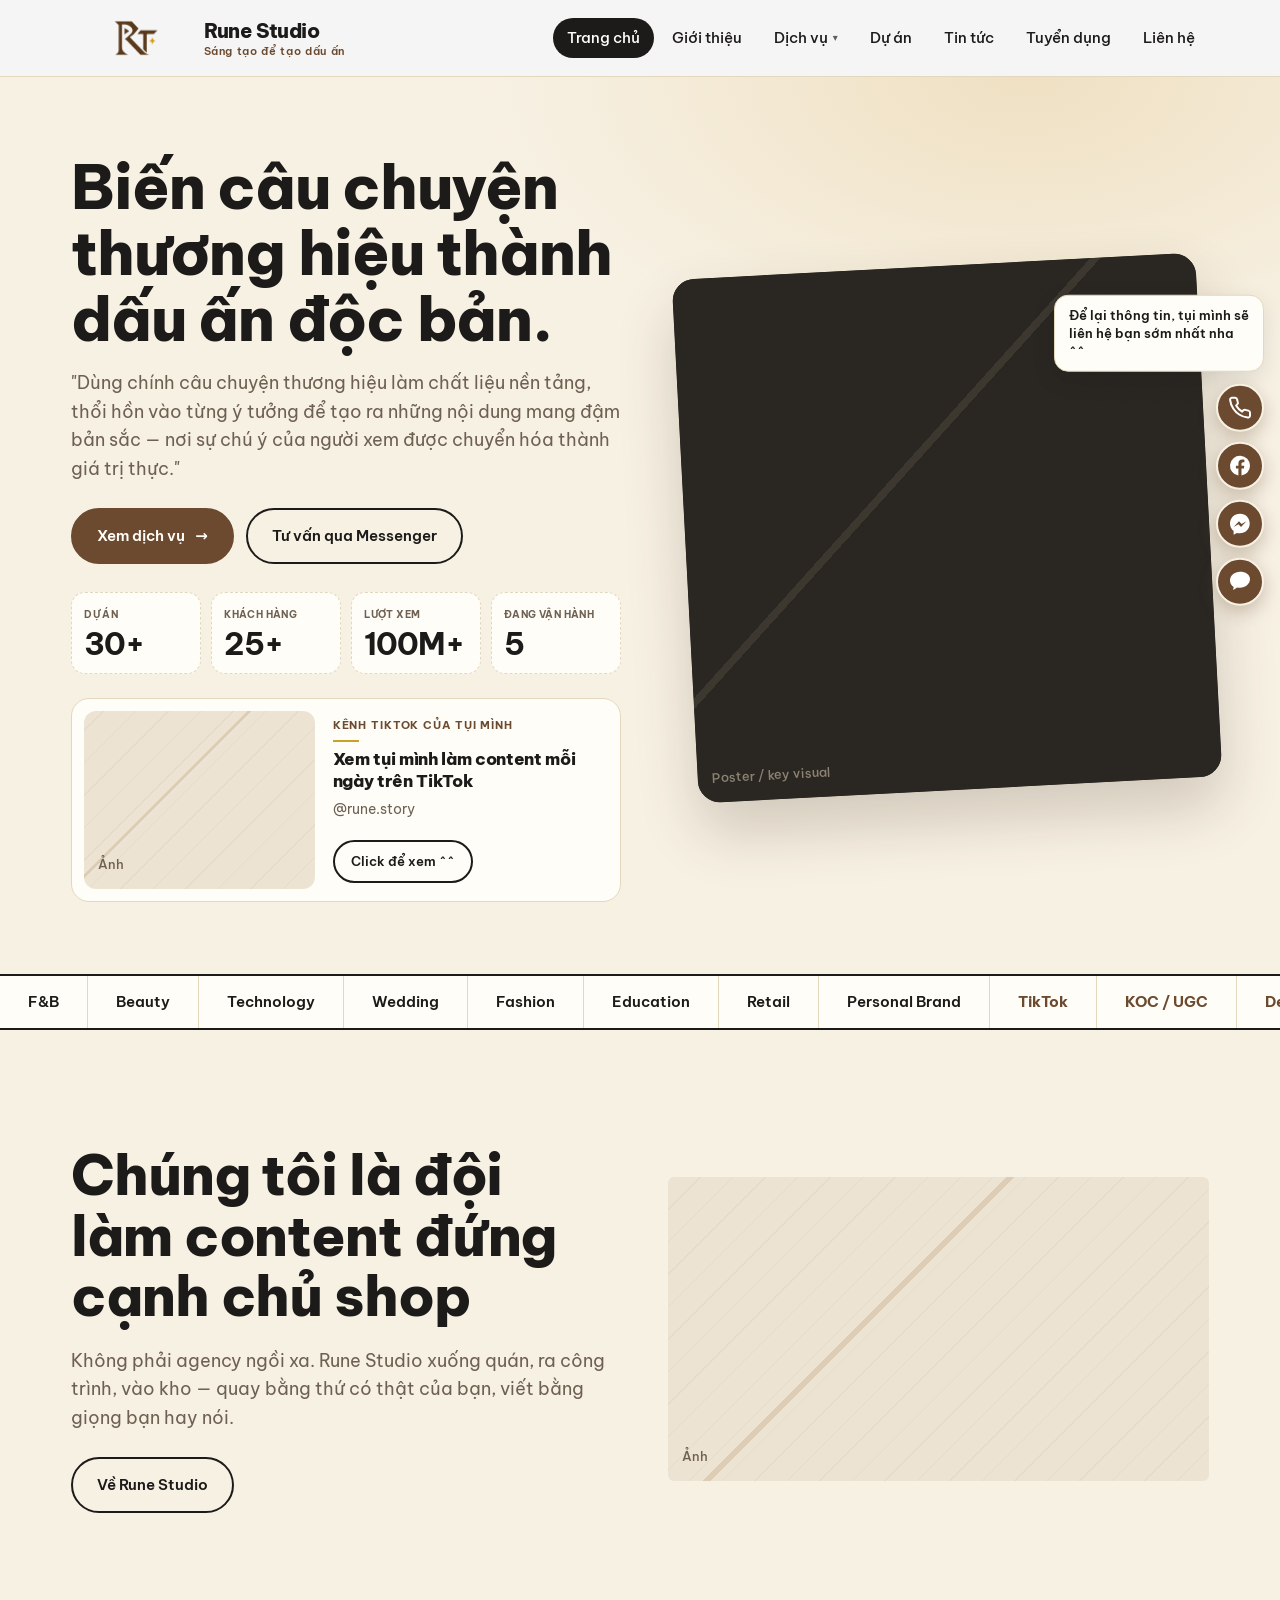
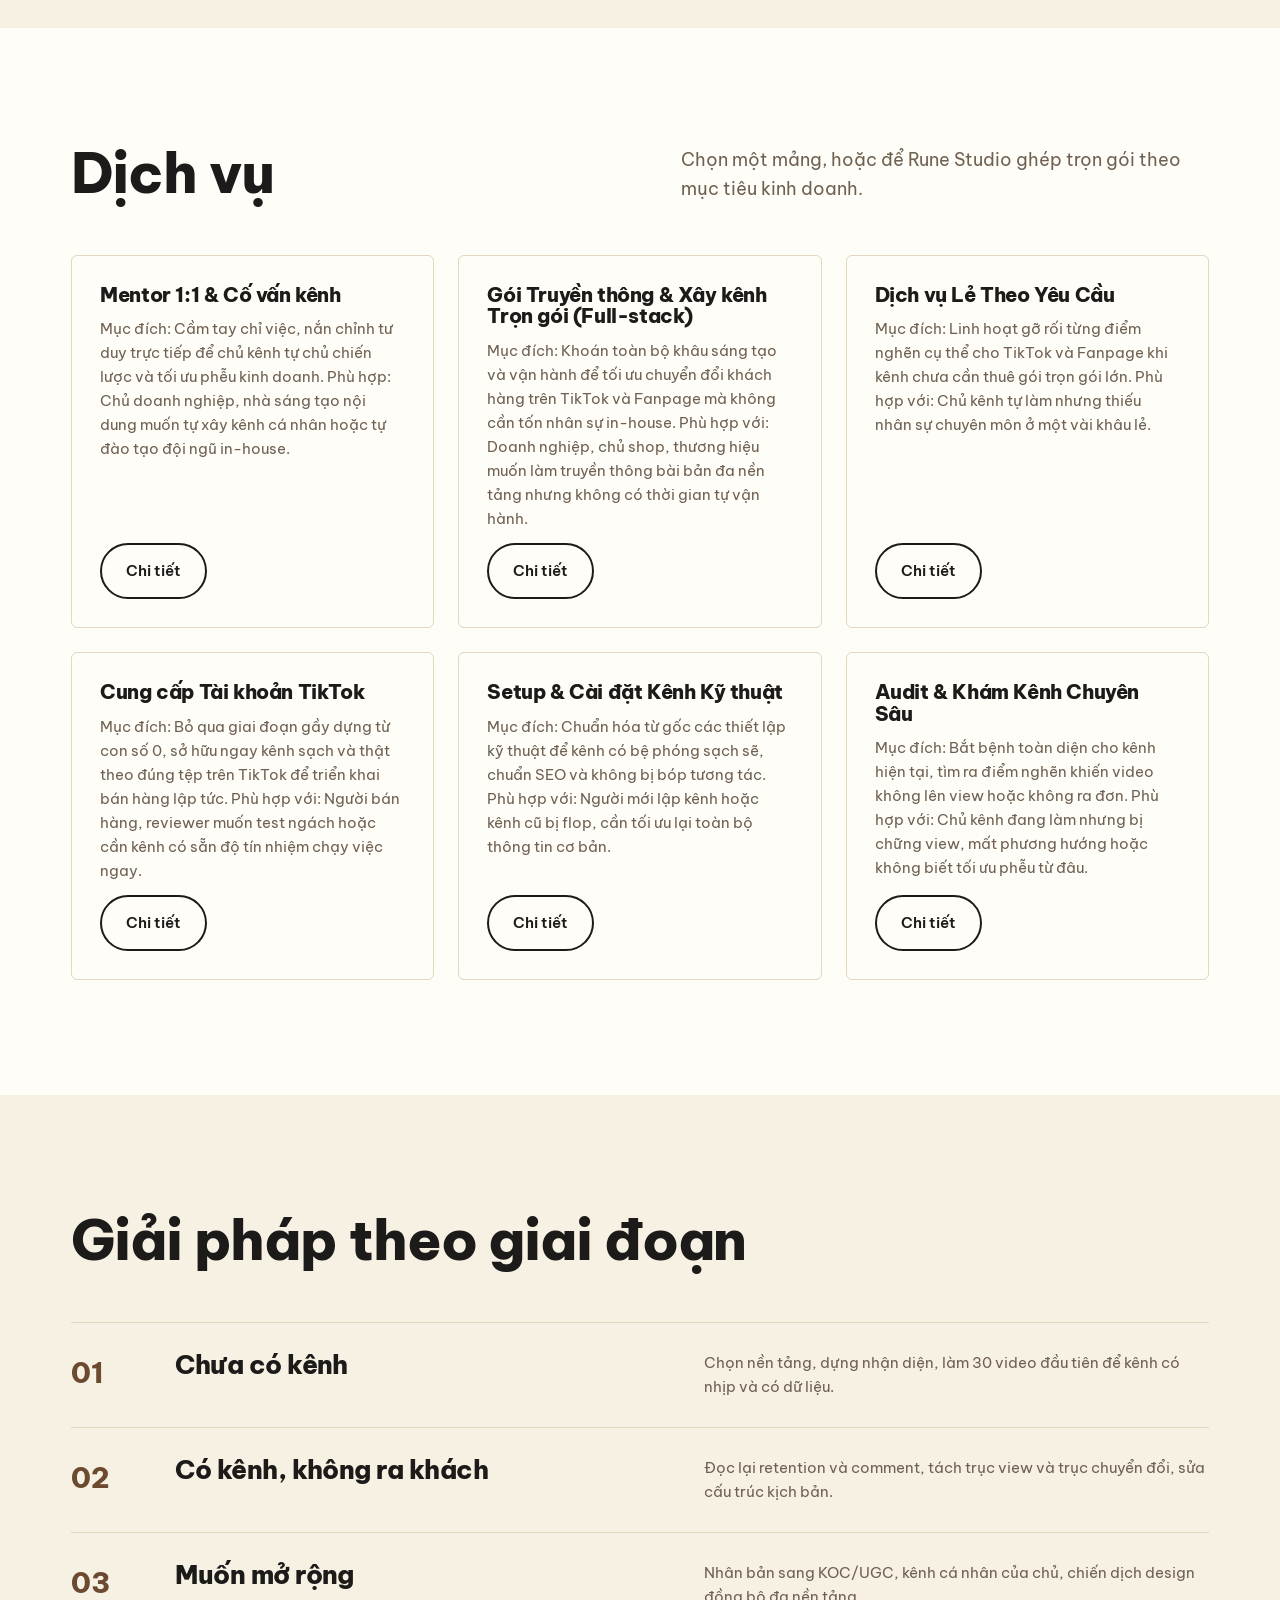
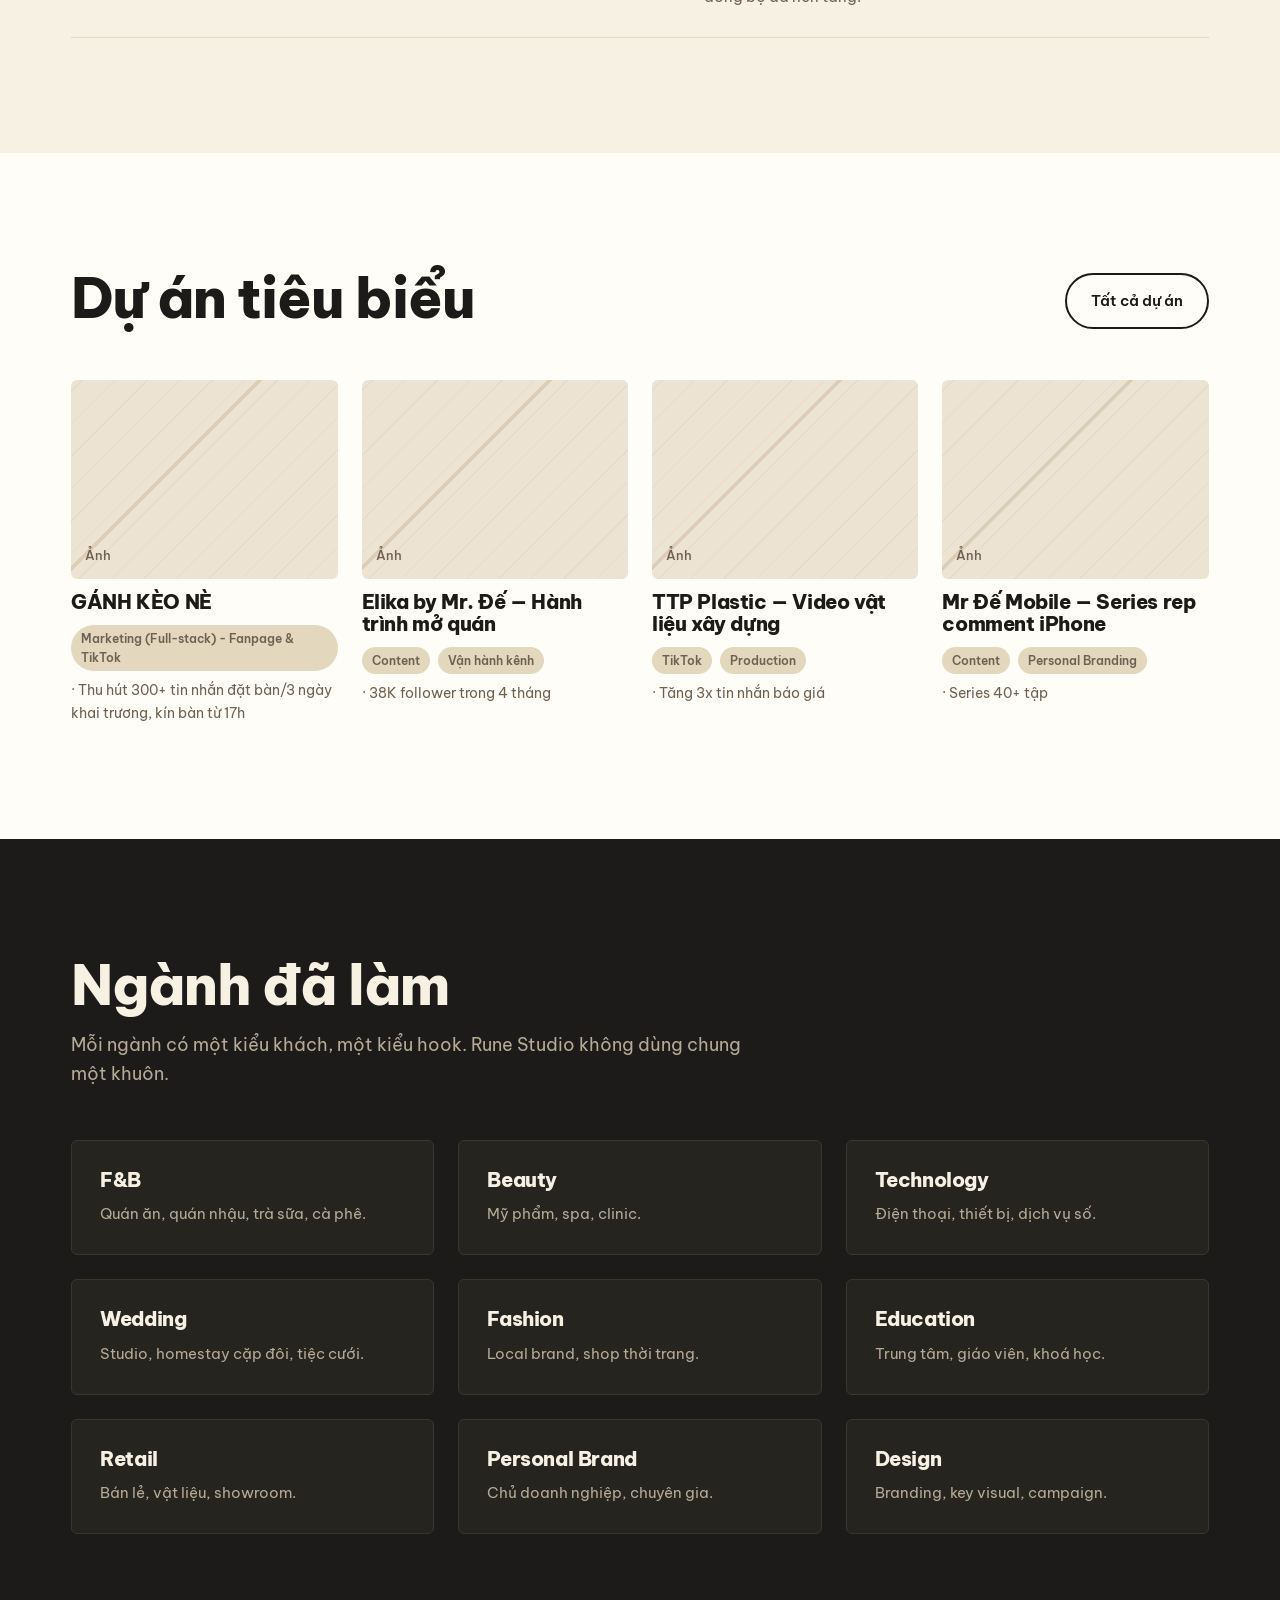
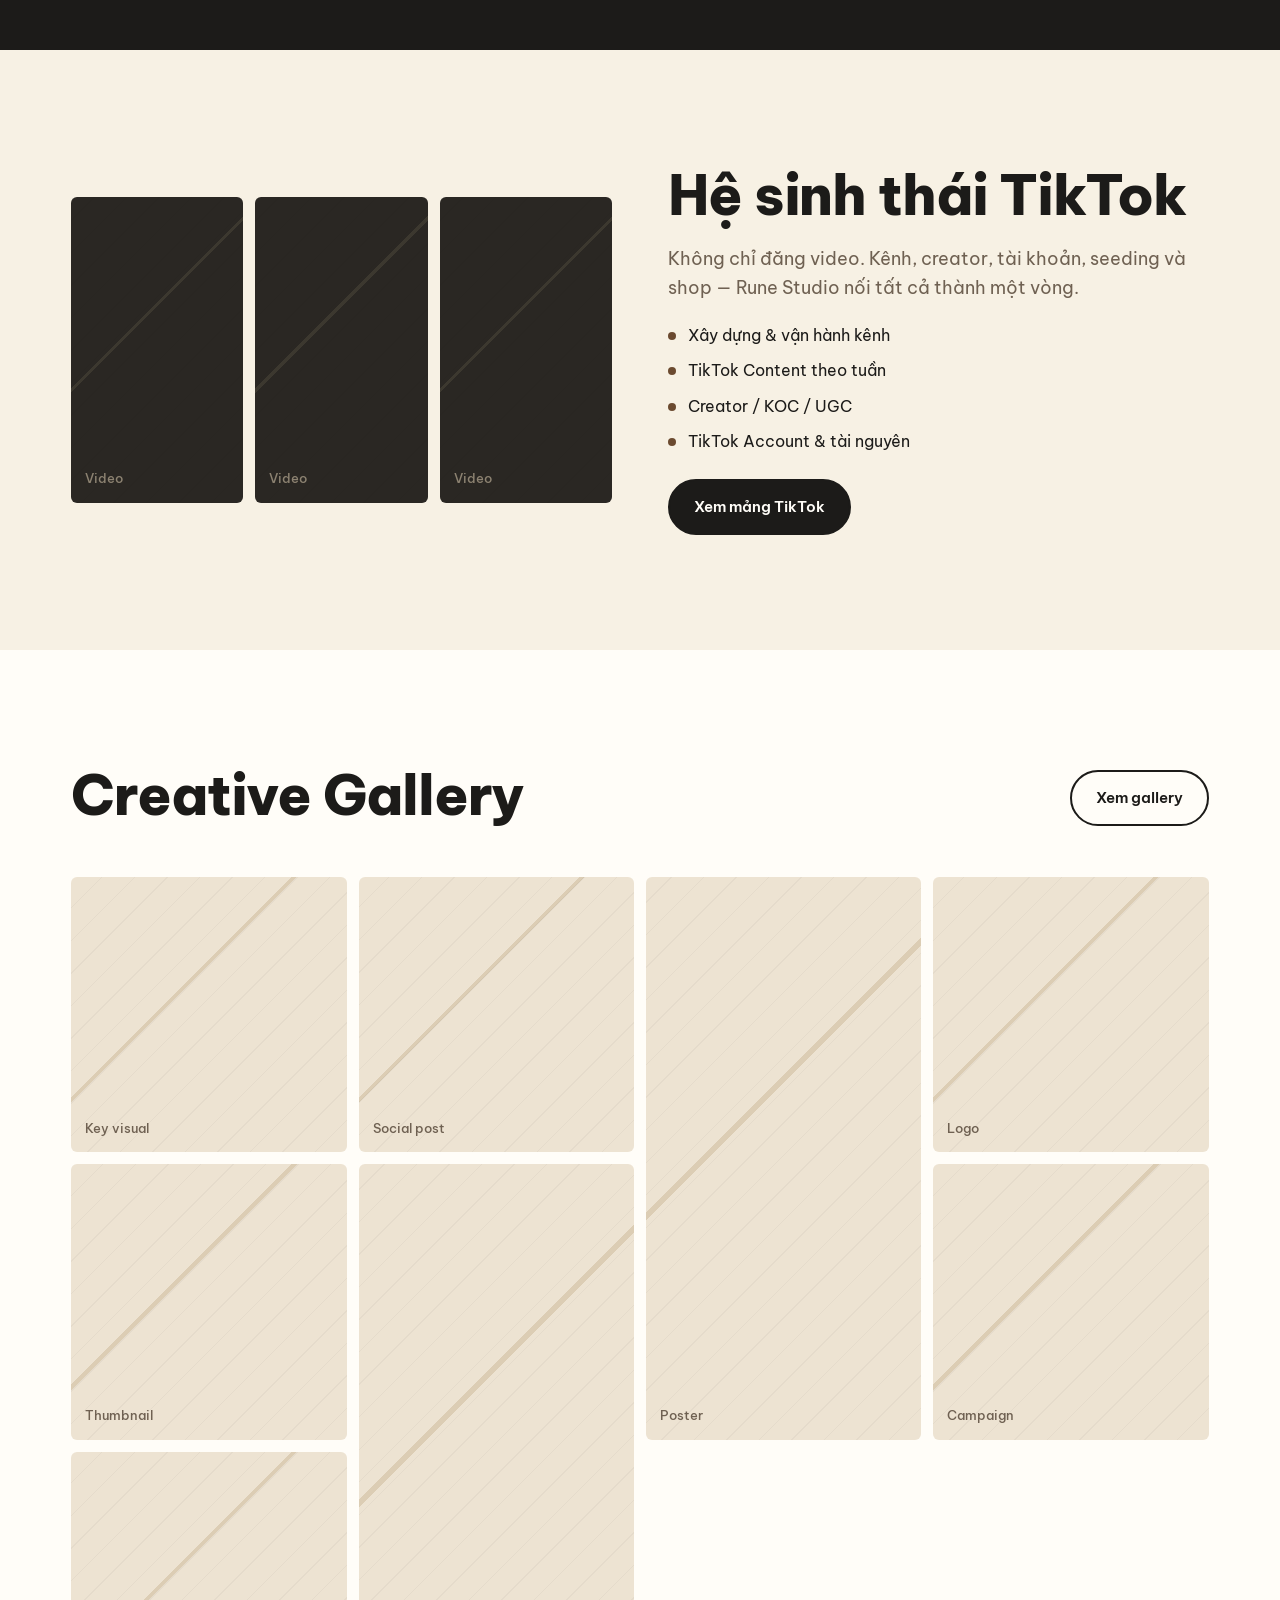
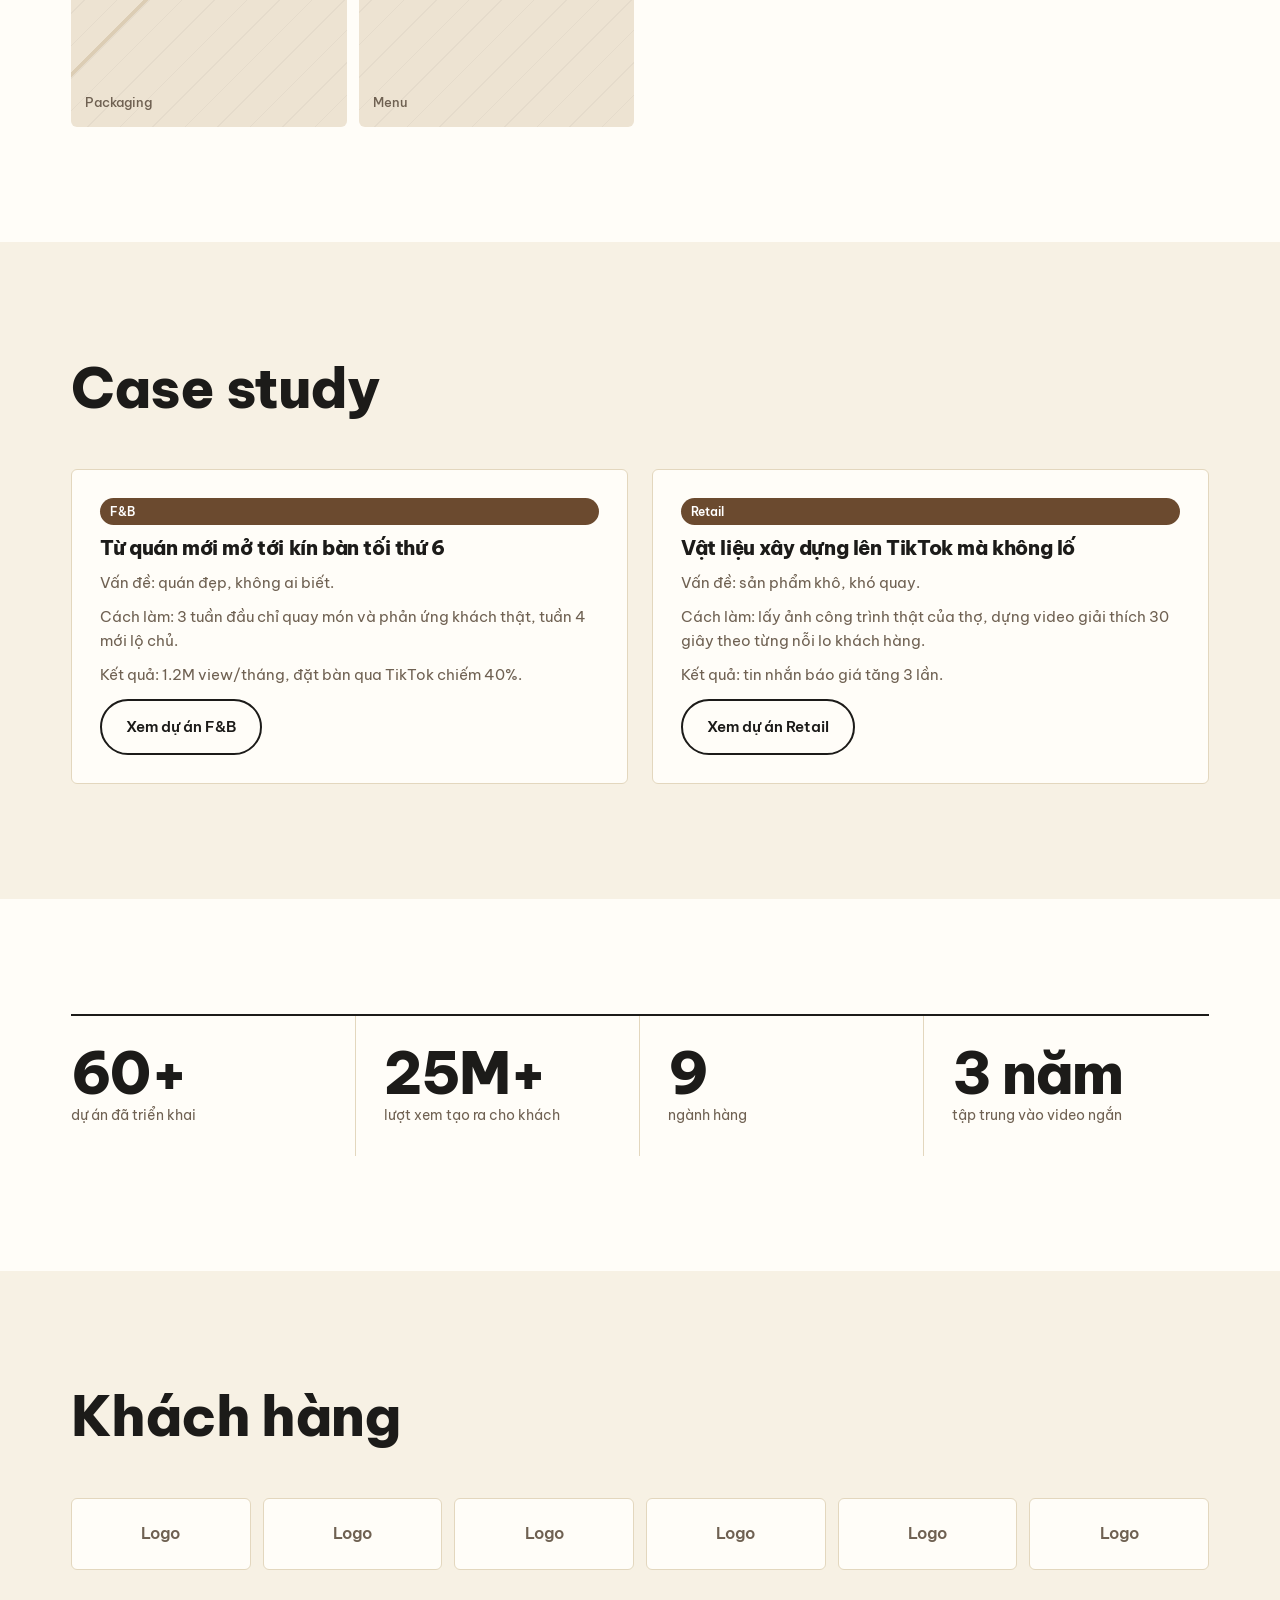
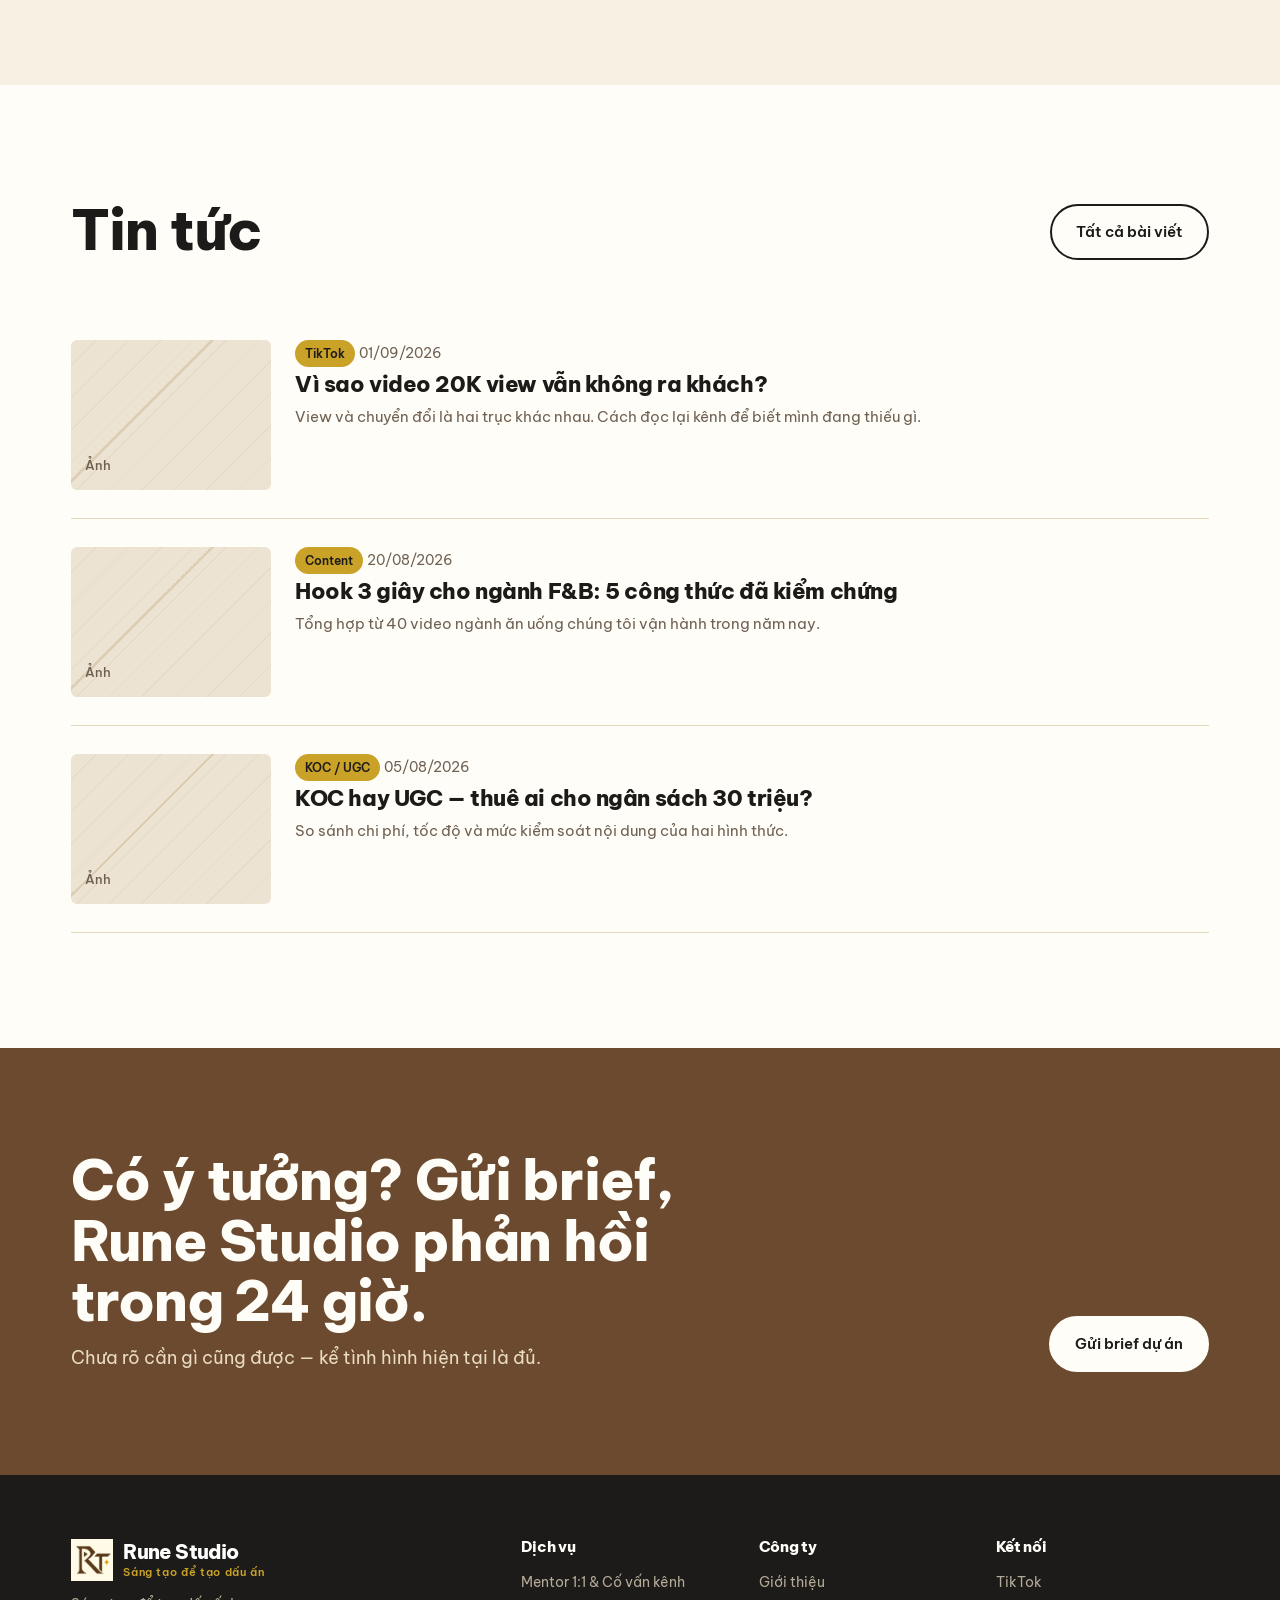
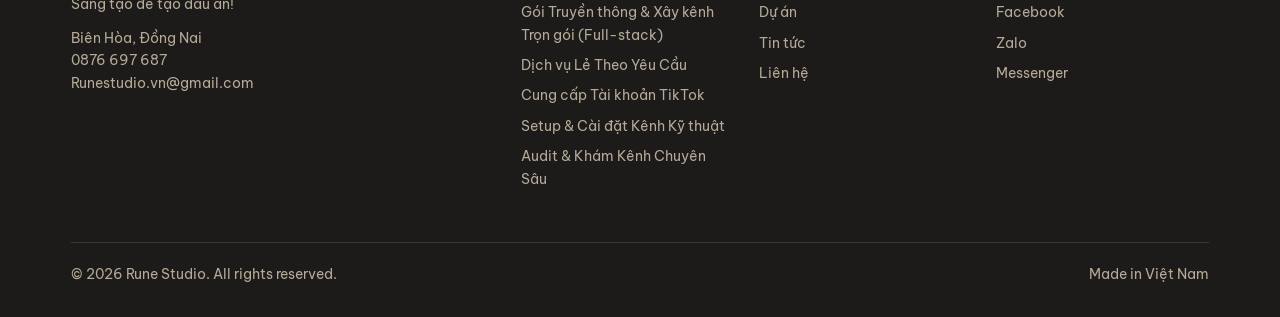
==== index.html @ 2961ae75 "Add files via upload" ====
<!DOCTYPE html>
<html lang="vi">
<head>
<meta charset="UTF-8">
<meta name="viewport" content="width=device-width, initial-scale=1">
<title>Rune Studio — Sáng tạo để tạo dấu ấn</title>
<meta name="description" content="Nơi những câu chuyện thương hiệu được kể theo cách riêng.">
<meta property="og:type" content="website">
<meta property="og:site_name" content="Rune Studio">
<meta property="og:title" content="Rune Studio — Sáng tạo để tạo dấu ấn">
<meta property="og:description" content="Nơi những câu chuyện thương hiệu được kể theo cách riêng.">
<meta property="og:image" content="https://runestudio.art/assets/uploads/share.jpg">
<meta name="twitter:card" content="summary_large_image">
<link rel="canonical" href="https://runestudio.art/">
<link rel="stylesheet" href="css/style.css">
</head>
<body>
<div id="header"></div>

<!-- ===== HERO (nội dung sửa trong /admin → Đầu trang chủ) ===== -->
<section class="hero2" id="hero"><div class="wrap hero2-grid">
  <div class="hero2-left">
    <h1 id="hero-title">Nội dung có người xem, kênh có người mua.</h1>
    <p class="lead" id="hero-sub">Content, TikTok &amp; creative cho thương hiệu Việt.</p>
    <div class="btn-row">
      <a class="btn btn--signal" id="hero-btn1" href="dich-vu.html">Xem dịch vụ <span>→</span></a>
      <a class="btn btn--ghost" id="hero-btn2" data-contact="messenger" href="#" target="_blank" rel="noopener">Tư vấn qua Messenger</a>
    </div>
    <div class="stats" id="hero-stats"></div>
    <a class="highlight" id="hero-highlight" href="du-an.html">
      <div class="ph ph--wide" id="hl-img">Ảnh</div>
      <div class="highlight-body">
        <span class="highlight-label" id="hl-label">Dự án mới nhất</span>
        <h3 id="hl-title">—</h3>
        <p class="small" id="hl-meta1"></p>
        <p class="small" id="hl-meta2"></p>
        <span class="btn btn--ghost btn--sm" id="hl-btn">Xem dự án</span>
      </div>
    </a>
  </div>
  <div class="hero2-right">
    <div class="poster" id="hero-poster"><div class="ph ph--square ph--dark">Poster / key visual</div></div>
  </div>
</div>
<div class="ticker"><div class="ticker-track">
  <span>F&amp;B</span><span>Beauty</span><span>Technology</span><span>Wedding</span><span>Fashion</span><span>Education</span><span>Retail</span><span>Personal Brand</span><span><b>TikTok</b></span><span><b>KOC / UGC</b></span><span><b>Design</b></span><span>Content &amp; Social</span>
  <span>F&amp;B</span><span>Beauty</span><span>Technology</span><span>Wedding</span><span>Fashion</span><span>Education</span><span>Retail</span><span>Personal Brand</span><span><b>TikTok</b></span><span><b>KOC / UGC</b></span><span><b>Design</b></span><span>Content &amp; Social</span>
</div></div>
</section>

<!-- Các khối dưới đây lấy nội dung từ /admin → Trang chủ -->
<section class="section" id="about"><div class="wrap two">
  <div><h2 id="h-about-title"></h2><div class="prose lead" id="h-about-body" style="margin-top:20px"></div>
    <a class="btn btn--ghost" id="h-about-btn" href="gioi-thieu.html" style="margin-top:24px"></a></div>
  <div class="ph ph--wide" id="h-about-img">Ảnh</div>
</div></section>

<section class="section section--white" id="services"><div class="wrap">
  <div class="head head--split"><h2 id="h-svc-title"></h2><p class="lead" id="h-svc-lead"></p></div>
  <div class="grid grid-3" id="home-services"></div>
</div></section>

<section class="section" id="solutions"><div class="wrap">
  <div class="head"><h2 id="h-sol-title"></h2></div>
  <div class="rows" id="h-solutions"></div>
</div></section>

<section class="section section--white" id="projects"><div class="wrap">
  <div class="head head--split"><h2 id="h-prj-title"></h2><a class="btn btn--ghost" id="h-prj-btn" href="du-an.html" style="justify-self:end"></a></div>
  <div class="grid grid-4" id="featured"></div>
</div></section>

<section class="section section--dark" id="industries"><div class="wrap">
  <div class="head"><h2 id="h-ind-title"></h2><p class="lead" id="h-ind-lead"></p></div>
  <div class="grid grid-3" id="h-industries"></div>
</div></section>

<section class="section" id="tiktok"><div class="wrap two flip">
  <div><h2 id="h-tt-title"></h2><div class="prose lead" id="h-tt-lead" style="margin-top:20px"></div>
    <ul class="check" id="h-tt-items"></ul>
    <a class="btn" id="h-tt-btn" href="dich-vu.html" style="margin-top:24px"></a></div>
  <div class="grid" id="h-tt-imgs" style="grid-template-columns:1fr 1fr 1fr;gap:12px"></div>
</div></section>

<section class="section section--white" id="gallery"><div class="wrap">
  <div class="head head--split"><h2 id="h-gal-title"></h2><a class="btn btn--ghost" id="h-gal-btn" href="du-an.html" style="justify-self:end"></a></div>
  <div class="gallery" id="h-gallery"></div>
</div></section>

<section class="section" id="case-studies"><div class="wrap">
  <div class="head"><h2 id="h-case-title"></h2></div>
  <div class="grid grid-2" id="h-cases"></div>
</div></section>

<section class="section section--white" id="numbers"><div class="wrap">
  <div class="numbers" id="h-numbers"></div>
</div></section>

<section class="section" id="clients"><div class="wrap">
  <div class="head"><h2 id="h-cli-title"></h2></div>
  <div class="clients" id="h-clients"></div>
</div></section>

<section class="section section--white" id="insights"><div class="wrap">
  <div class="head head--split"><h2 id="h-post-title"></h2><a class="btn btn--ghost" id="h-post-btn" href="tin-tuc.html" style="justify-self:end"></a></div>
  <div id="home-posts"></div>
</div></section>

<section class="cta" id="cta"><div class="wrap">
  <div><h2 id="h-cta-title"></h2><p class="lead" id="h-cta-lead" style="margin-top:12px"></p></div>
  <a class="btn" id="h-cta-btn" href="lien-he.html"></a>
</div></section>

<div id="footer"></div>
<script src="js/layout.js"></script>
<script src="js/main.js"></script>
<script>SITE_READY.then(async()=>{renderHero();await renderHome();renderServiceCards("#home-services");renderProjects("#featured",{featured:true,limit:4});renderPosts("#home-posts",3);});</script>
</body>
</html>
---- css/style.css ----
/* ============================================================
   RUNESTUDIO — style.css
   Đổi màu/font: sửa các biến trong :root bên dưới là đủ.
   ============================================================ */
@import url('https://fonts.googleapis.com/css2?family=Be+Vietnam+Pro:wght@400;500;600;800&display=swap');

:root{
  --ink:#1C1B19;        /* chữ chính, nền tối */
  --paper:#F7F1E4;      /* nền sáng */
  --white:#FFFDF8;
  --mist:#E3D7BE;       /* viền, nền phụ */
  --smoke:#6F6152;      /* chữ phụ */
  --signal:#6B4A2F;     /* màu nhấn chính (đổi theo brand) */
  --pulse:#C9A227;      /* màu nhấn phụ (link, tag) */
  --font:'Be Vietnam Pro',system-ui,sans-serif;
  --max:1240px;
  --gutter:clamp(20px,4vw,56px);
  --r:6px;
}
*{box-sizing:border-box;margin:0;padding:0}
html{scroll-behavior:smooth}
@media (prefers-reduced-motion:reduce){html{scroll-behavior:auto}*{animation:none!important;transition:none!important}}
body{font-family:var(--font);color:var(--ink);background:var(--paper);line-height:1.6;font-size:16px;-webkit-font-smoothing:antialiased}
img,svg{display:block;max-width:100%}
a{color:inherit;text-decoration:none}
ul{list-style:none}
:focus-visible{outline:3px solid var(--pulse);outline-offset:3px}

/* ---------- Type ---------- */
h1,h2,h3,h4{line-height:1.08;letter-spacing:-.02em;font-weight:800}
h1{font-size:clamp(40px,7.2vw,104px)}
h2{font-size:clamp(30px,4.4vw,56px)}
h3{font-size:clamp(20px,2.2vw,26px)}
h4{font-size:18px}
p{max-width:64ch}
.lead{font-size:clamp(17px,1.4vw,20px);color:var(--smoke);max-width:56ch}
.small{font-size:14px;color:var(--smoke)}

/* ---------- Layout ---------- */
.wrap{max-width:var(--max);margin:0 auto;padding:0 var(--gutter)}
.section{padding:clamp(64px,9vw,128px) 0}
.section--tight{padding:clamp(40px,6vw,80px) 0}
.section--dark{background:var(--ink);color:var(--paper)}
.section--dark .lead,.section--dark .small{color:#B5AA97}
.section--white{background:var(--white)}
.head{display:grid;grid-template-columns:1fr;gap:16px;margin-bottom:clamp(32px,4vw,56px)}
.head--split{grid-template-columns:1fr 1fr;align-items:end}
.head--split .lead{justify-self:end;max-width:44ch}
@media (max-width:760px){.head--split{grid-template-columns:1fr}.head--split .lead{justify-self:start}}
.grid{display:grid;gap:24px}
.grid-2{grid-template-columns:repeat(2,1fr)}
.grid-3{grid-template-columns:repeat(3,1fr)}
.grid-4{grid-template-columns:repeat(4,1fr)}
@media (max-width:960px){.grid-3,.grid-4{grid-template-columns:repeat(2,1fr)}}
@media (max-width:600px){.grid-2,.grid-3,.grid-4{grid-template-columns:1fr}}

/* ---------- Buttons ---------- */
.btn{display:inline-flex;align-items:center;gap:10px;padding:14px 24px;border-radius:999px;font-weight:600;font-size:15px;border:2px solid var(--ink);background:var(--ink);color:var(--white);transition:transform .15s,background .15s;cursor:pointer}
.btn:hover{transform:translateY(-2px)}
.btn--signal{background:var(--signal);border-color:var(--signal)}
.btn--ghost{background:transparent;color:var(--ink)}
.section--dark .btn--ghost{color:var(--paper);border-color:var(--paper)}
.btn-row{display:flex;gap:12px;flex-wrap:wrap}

/* ---------- Header ---------- */
.header{position:sticky;top:0;z-index:50;background:rgba(245,246,248,.85);backdrop-filter:blur(12px);border-bottom:1px solid var(--mist)}
.header .wrap{display:flex;align-items:center;justify-content:space-between;height:76px;position:relative}
.logo{font-weight:800;font-size:22px;letter-spacing:-.04em;display:flex;align-items:center;gap:8px}
.logo > i{width:12px;height:12px;background:var(--signal);border-radius:2px;transform:rotate(45deg);flex:none}
.nav{display:flex;gap:4px}
.nav a{padding:8px 14px;border-radius:999px;font-weight:500;font-size:15px}
.nav a:hover,.nav a.is-active{background:var(--ink);color:var(--white)}
.nav-toggle{display:none;background:none;border:0;font:inherit;font-weight:600;cursor:pointer;padding:8px}
@media (max-width:900px){
  .nav-toggle{display:block}
  .nav{display:none;position:absolute;top:68px;left:0;right:0;background:var(--paper);border-bottom:1px solid var(--mist);flex-direction:column;padding:12px var(--gutter) 20px}
  .nav.is-open{display:flex}
  .nav a{padding:12px 14px;font-size:18px}
}

/* ---------- Hero (trang chủ) ---------- */
.hero{padding:clamp(56px,9vw,120px) 0 0;overflow:hidden}
.hero h1{max-width:14ch}
.hero h1 .line{display:block}
.hero-row{display:grid;grid-template-columns:1.4fr 1fr;gap:40px;align-items:end;margin-top:32px}
@media (max-width:900px){.hero-row{grid-template-columns:1fr}}
.ticker{margin-top:clamp(40px,6vw,72px);border-top:2px solid var(--ink);border-bottom:2px solid var(--ink);overflow:hidden;white-space:nowrap;background:var(--white)}
.ticker-track{display:inline-flex;animation:tick 32s linear infinite}
.ticker span{padding:14px 28px;font-weight:600;font-size:15px;border-right:1px solid var(--mist)}
.ticker span b{color:var(--signal)}
@keyframes tick{to{transform:translateX(-50%)}}

/* ---------- Placeholder ảnh (thay bằng <img> khi có ảnh thật) ---------- */
.ph{background:linear-gradient(135deg,#EDE3D2 0 40%,#DCCDB4 40% 41%,#EDE3D2 41%);aspect-ratio:4/3;border-radius:var(--r);display:flex;align-items:flex-end;padding:14px;color:var(--smoke);font-size:13px;font-weight:500;position:relative;overflow:hidden}
.ph--wide{aspect-ratio:16/9}
.ph--tall{aspect-ratio:3/4}
.ph--square{aspect-ratio:1}
.ph--9x16{aspect-ratio:9/16}
.ph--dark{background:linear-gradient(135deg,#2A2723 0 40%,#3C382F 40% 41%,#2A2723 41%);color:#8C8271}
.ph::before{content:"";position:absolute;inset:0;background:repeating-linear-gradient(-45deg,transparent 0 22px,rgba(0,0,0,.035) 22px 23px)}
.ph img{position:absolute;inset:0;width:100%;height:100%;object-fit:cover}

/* ---------- Cards / rows ---------- */
.card{background:var(--white);border:1px solid var(--mist);border-radius:var(--r);padding:28px;display:flex;flex-direction:column;gap:12px}
.card h3{font-size:20px}
.card p{color:var(--smoke);font-size:15px}
.card .btn{align-self:flex-start;margin-top:auto}
.section--dark .card{background:#26241F;border-color:#3A362E}
.section--dark .card p{color:#B5AA97}
.rows{border-top:1px solid var(--mist)}
.row{display:grid;grid-template-columns:80px 1fr 1fr;gap:24px;padding:28px 0;border-bottom:1px solid var(--mist);align-items:start}
.row .num{font-weight:800;font-size:28px;color:var(--signal)}
.row p{color:var(--smoke);font-size:15px}
@media (max-width:760px){.row{grid-template-columns:1fr}}
.tag{display:inline-block;padding:4px 10px;border-radius:999px;background:var(--mist);font-size:12px;font-weight:600}
.tag--pulse{background:var(--pulse);color:var(--ink)}
.tag--signal{background:var(--signal);color:#fff}

/* ---------- Dự án ---------- */
.project{display:flex;flex-direction:column;gap:12px}
.project h3{font-size:20px}
.project .meta{display:flex;gap:8px;flex-wrap:wrap;align-items:center;font-size:14px;color:var(--smoke)}
.filters{display:flex;gap:8px;flex-wrap:wrap;margin-bottom:32px}
.filters button{font:inherit;font-weight:600;font-size:14px;padding:9px 16px;border-radius:999px;border:1px solid var(--ink);background:transparent;cursor:pointer;color:var(--ink)}
.filters button.is-active,.filters button:hover{background:var(--ink);color:var(--white)}
.empty{padding:48px;text-align:center;color:var(--smoke);border:1px dashed var(--mist);border-radius:var(--r)}

/* ---------- Numbers ---------- */
.numbers{display:grid;grid-template-columns:repeat(4,1fr);border-top:2px solid var(--ink)}
.numbers div{padding:28px 0;border-right:1px solid var(--mist)}
.numbers div:last-child{border-right:0}
.numbers div:not(:first-child){padding-left:28px}
.numbers b{display:block;font-size:clamp(36px,4.5vw,64px);font-weight:800;letter-spacing:-.03em;line-height:1}
.numbers span{color:var(--smoke);font-size:14px}
@media (max-width:760px){.numbers{grid-template-columns:1fr 1fr}.numbers div{border-right:0;padding-left:0!important}}

/* ---------- Clients ---------- */
.clients{display:grid;grid-template-columns:repeat(6,1fr);gap:12px}
.clients div{height:72px;border:1px solid var(--mist);border-radius:var(--r);display:flex;align-items:center;justify-content:center;font-weight:600;color:var(--smoke);background:var(--white)}
@media (max-width:900px){.clients{grid-template-columns:repeat(3,1fr)}}

/* ---------- Gallery ---------- */
.gallery{display:grid;grid-template-columns:repeat(4,1fr);gap:12px}
.gallery .ph:nth-child(3n){grid-row:span 2;aspect-ratio:auto}
@media (max-width:760px){.gallery{grid-template-columns:repeat(2,1fr)}}

/* ---------- Team ---------- */
.member .ph{aspect-ratio:3/4}
.member h4{margin-top:12px}
.member span{color:var(--smoke);font-size:14px}

/* ---------- Insight ---------- */
.post{display:grid;grid-template-columns:200px 1fr;gap:24px;padding:28px 0;border-bottom:1px solid var(--mist)}
.post .ph{aspect-ratio:4/3}
.post h3{font-size:22px;margin:6px 0 8px}
.post p{color:var(--smoke);font-size:15px}
@media (max-width:600px){.post{grid-template-columns:1fr}}

/* ---------- CTA ---------- */
.cta{background:var(--signal);color:var(--white);padding:clamp(56px,8vw,104px) 0}
.cta h2{max-width:18ch}
.cta .lead{color:#EADCC2}
.cta .btn{background:var(--white);color:var(--ink);border-color:var(--white)}
.cta .wrap{display:grid;grid-template-columns:1fr auto;gap:32px;align-items:end}
@media (max-width:760px){.cta .wrap{grid-template-columns:1fr}}

/* ---------- Liên hệ ---------- */
.contact-grid{display:grid;grid-template-columns:1fr 1fr;gap:56px}
@media (max-width:900px){.contact-grid{grid-template-columns:1fr}}
.contact-links a{display:flex;justify-content:space-between;align-items:center;padding:20px 0;border-bottom:1px solid var(--mist);font-weight:600;font-size:18px}
.contact-links a:hover{color:var(--signal)}
.brief{background:var(--white);border:1px solid var(--mist);border-radius:var(--r);padding:32px}
.brief ol{padding-left:20px;display:flex;flex-direction:column;gap:12px;color:var(--smoke)}
.brief ol li::marker{color:var(--signal);font-weight:800}

/* ---------- Page hero (trang con) ---------- */
.page-hero{padding:clamp(48px,7vw,96px) 0 clamp(32px,4vw,56px);border-bottom:1px solid var(--mist)}
.page-hero h1{font-size:clamp(36px,5.5vw,76px);max-width:16ch}
.page-hero .lead{margin-top:20px}
.subnav{display:flex;gap:6px;flex-wrap:wrap;margin-top:32px}
.subnav a{font-size:14px;font-weight:600;padding:8px 14px;border:1px solid var(--mist);border-radius:999px;background:var(--white)}
.subnav a:hover{border-color:var(--ink)}

/* ---------- Two-col block ---------- */
.two{display:grid;grid-template-columns:1fr 1fr;gap:56px;align-items:center}
.two.flip>:first-child{order:2}
@media (max-width:900px){.two{grid-template-columns:1fr;gap:28px}.two.flip>:first-child{order:0}}
.check{display:flex;flex-direction:column;gap:10px;margin-top:20px}
.check li{display:flex;gap:12px;align-items:flex-start}
.check li::before{content:"";flex:none;width:8px;height:8px;margin-top:9px;background:var(--signal);border-radius:50%}
.block{padding:clamp(40px,6vw,80px) 0;border-bottom:1px solid var(--mist)}
.block:last-child{border-bottom:0}

/* ---------- Footer ---------- */
.footer{background:var(--ink);color:#B5AA97;padding:64px 0 32px;font-size:14px}
.footer .grid{grid-template-columns:2fr 1fr 1fr 1fr}
@media (max-width:760px){.footer .grid{grid-template-columns:1fr 1fr}}
.footer .logo{color:var(--white);margin-bottom:12px}
.footer h4{color:var(--white);margin-bottom:12px;font-size:15px}
.footer li{padding:4px 0}
.footer a:hover{color:var(--white)}
.footer .bottom{margin-top:48px;padding-top:20px;border-top:1px solid #3A362E;display:flex;justify-content:space-between;flex-wrap:wrap;gap:8px}

/* ---------- Video nhúng & trang chi tiết ---------- */
.video{position:relative;width:100%;border-radius:var(--r);overflow:hidden;background:#000;margin-bottom:32px}
.video iframe{position:absolute;inset:0;width:100%;height:100%;border:0}
.video--16x9{aspect-ratio:16/9}
.video--9x16{aspect-ratio:9/16;max-width:360px;margin-left:auto;margin-right:auto}
.detail > *{max-width:820px}
.detail .ph{margin-bottom:32px}
.prose p{margin-bottom:16px;max-width:none}
.prose h2,.prose h3{margin:32px 0 12px}
.prose ul,.prose ol{padding-left:22px;margin-bottom:16px}
.prose li{margin-bottom:6px}
.prose img{border-radius:var(--r);margin:16px 0}
.prose strong{font-weight:700}
.project{color:inherit}

/* ---------- Hero kiểu 2 ---------- */
.hero2{padding:clamp(40px,6vw,80px) 0 0;background:radial-gradient(900px 500px at 80% 0%,#EFE0C2 0%,var(--paper) 60%);overflow:hidden}
.hero2-grid{display:grid;grid-template-columns:1.05fr 1fr;gap:clamp(32px,5vw,72px);align-items:center}
@media (max-width:960px){.hero2-grid{grid-template-columns:1fr}}
.hero2 h1{font-size:clamp(36px,4.8vw,66px);max-width:14ch;margin-bottom:16px}
.hero2 .lead{margin-bottom:24px}
.hero2 .btn-row{margin-bottom:28px}
.btn .btn--sm,.btn--sm{padding:9px 16px;font-size:13px}
.stats{display:grid;grid-template-columns:repeat(4,1fr);gap:10px;margin-bottom:24px}
@media (max-width:600px){.stats{grid-template-columns:repeat(2,1fr)}}
.stat{background:var(--white);border:1px dashed var(--mist);border-radius:14px;padding:14px 12px;text-align:left}
.stat span{display:block;font-size:10px;font-weight:700;letter-spacing:.04em;text-transform:uppercase;color:var(--smoke);white-space:nowrap;overflow:hidden;text-overflow:ellipsis}
.stat b{display:block;font-size:clamp(26px,2.4vw,34px);margin-top:6px;letter-spacing:-.03em;line-height:1}
.highlight{display:grid;grid-template-columns:44% 1fr;gap:18px;background:var(--white);border:1px solid var(--mist);border-radius:18px;padding:12px;color:inherit;transition:transform .15s,box-shadow .15s}
.highlight:hover{transform:translateY(-2px);box-shadow:0 12px 32px rgba(60,40,20,.10)}
.highlight .ph{border-radius:12px;aspect-ratio:auto;height:100%;min-height:150px;width:100%}
@media (max-width:600px){.highlight{grid-template-columns:1fr}}
.highlight-body{padding:6px 8px 6px 0;min-width:0;display:flex;flex-direction:column;gap:6px}
.highlight-label{font-size:11px;font-weight:700;letter-spacing:.08em;text-transform:uppercase;color:var(--signal)}
.highlight-label::after{content:'';display:block;width:26px;height:2px;background:var(--pulse);margin-top:5px}
.highlight h3{font-size:17px;line-height:1.3;overflow-wrap:anywhere}
.highlight .small{margin:0}
.highlight .btn--sm{align-self:flex-start;margin-top:8px}
.poster{aspect-ratio:1;border-radius:22px;overflow:hidden;box-shadow:0 30px 60px rgba(60,40,20,.20);transform:rotate(-3deg);background:var(--ink)}
.poster img,.poster .ph{width:100%;height:100%;object-fit:cover;aspect-ratio:1;border-radius:0}
@media (max-width:960px){.poster{transform:none;max-width:520px;margin:0 auto}}
.hero2 .ticker{margin-top:clamp(40px,6vw,72px)}
/* ---------- Logo ảnh (up trong /admin) ---------- */
.header .wrap{min-height:76px;height:auto;gap:16px}
.logo{gap:10px;flex:0 0 auto;min-width:0;line-height:1}
.logo img{height:46px!important;max-height:46px;width:auto!important;max-width:200px;display:block;object-fit:contain;flex:none}
.logo-text{display:flex;flex-direction:column;line-height:1.15;white-space:nowrap}
.logo-text b{font-size:20px;font-weight:800;letter-spacing:-.03em}
.logo-text i{display:block;width:auto;height:auto;background:none;border-radius:0;transform:none;font-style:normal;font-weight:600;font-size:11px;letter-spacing:.06em;color:var(--signal);margin-top:3px}
.footer .logo-text b{color:#fff}
.footer .logo-text i{color:var(--pulse)}
.nav{flex:0 1 auto}
.nav a{white-space:nowrap}
.footer .logo{display:flex;align-items:center;gap:10px}
.footer .logo img{height:42px!important;max-height:42px;max-width:180px;width:auto!important;object-fit:contain}
@media (max-width:1100px){.nav a{padding:8px 10px;font-size:14px}}
@media (max-width:900px){
  .header .wrap{min-height:68px}
  .logo img{height:38px!important;max-height:38px}
  .logo-text b{font-size:18px}
  .logo-text i{font-size:10px}
  .nav{top:68px}
}
@media (max-width:600px){
  .logo img{height:34px!important;max-height:34px;max-width:130px}
  .logo-text b{font-size:16px}
  .logo-text i{font-size:9px;letter-spacing:.04em}
}

/* ---------- Cột nút liên hệ nổi bên phải ---------- */
.dock{position:fixed;right:16px;top:50%;transform:translateY(-50%);z-index:70;display:flex;flex-direction:column;align-items:flex-end;gap:10px}
.dock-note{max-width:210px;background:var(--white);border:1px solid var(--mist);border-radius:14px;padding:10px 14px;font-size:13px;font-weight:600;line-height:1.4;box-shadow:0 8px 24px rgba(0,0,0,.10);margin-bottom:2px}
.dock-note:hover{border-color:var(--signal)}
.dock-btn{width:48px;height:48px;border:2px solid var(--paper);padding:0;border-radius:50%;background:var(--signal);color:#fff;display:flex;align-items:center;justify-content:center;box-shadow:0 6px 18px rgba(107,74,47,.30);transition:transform .15s;position:relative}
.dock-btn:hover{transform:scale(1.08)}
.dock-ico{width:24px;height:24px;display:block}
.dock-ico svg{width:100%;height:100%;display:block}
.dock-tip{position:absolute;right:58px;top:50%;transform:translateY(-50%);background:var(--ink);color:#fff;font-size:13px;font-weight:600;padding:6px 10px;border-radius:8px;white-space:nowrap;opacity:0;pointer-events:none;transition:opacity .15s}
.dock-btn:hover .dock-tip{opacity:1}
@media (max-width:900px){
  .dock{right:10px;gap:8px}
  .dock-note{display:none}
  .dock-btn{width:42px;height:42px}
  .dock-ico{width:21px;height:21px}
  .dock-tip{display:none}
}

/* ---------- Form liên hệ ---------- */
.form{display:flex;flex-direction:column;gap:16px;margin-top:8px}
.field{display:flex;flex-direction:column;gap:6px}
.field label{font-size:13px;font-weight:700}
.field .hint{font-size:12px;color:var(--smoke);font-weight:400}
.field input,.field textarea{font:inherit;font-size:15px;text-overflow:ellipsis;padding:12px 14px;border:1px solid var(--mist);border-radius:10px;background:var(--white);color:var(--ink);width:100%}
.field textarea{min-height:110px;resize:vertical}
.field input:focus,.field textarea:focus{outline:none;border-color:var(--signal);box-shadow:0 0 0 3px rgba(107,74,47,.18)}
.field-row{display:grid;grid-template-columns:1fr 1fr;gap:16px}
@media (max-width:600px){.field-row{grid-template-columns:1fr}}
.field input::placeholder,.field textarea::placeholder{color:#A2937E;font-style:italic}
.form .btn{align-self:flex-start;border:0;cursor:pointer}
.form-note{font-size:13px;color:var(--smoke)}
.form-ok{display:none;background:#F5EDDC;border:1px solid var(--signal);border-radius:12px;padding:20px;margin-top:8px}
.form-ok h3{font-size:18px;margin-bottom:6px}
.form-ok p{font-size:15px;color:var(--smoke)}
.hp{position:absolute;left:-9999px}

/* ---------- Menu có mục con ---------- */
.has-sub{position:relative}
.has-sub>a{display:inline-flex;align-items:center;gap:5px;padding:8px 14px;border-radius:999px;font-weight:500;font-size:15px}
.has-sub>a:hover,.has-sub.is-active>a{background:var(--ink);color:var(--white)}
.caret{font-size:10px;opacity:.7}
.sub{position:absolute;top:100%;left:0;min-width:220px;background:var(--white);border:1px solid var(--mist);border-radius:12px;padding:8px;box-shadow:0 14px 34px rgba(60,40,20,.14);display:none;z-index:80}
.has-sub:hover .sub,.has-sub:focus-within .sub{display:block}
.sub a{display:block;padding:9px 12px;border-radius:8px;font-size:14px;font-weight:500;white-space:normal}
.sub a:hover{background:var(--paper);color:var(--signal)}
@media (max-width:900px){
  .has-sub{width:100%}
  .has-sub>a{width:100%;padding:12px 14px;font-size:18px;border-radius:0;justify-content:space-between}
  .sub{position:static;display:block;border:0;box-shadow:none;background:transparent;padding:0 0 6px 14px;min-width:0}
  .sub a{padding:8px 0;font-size:15px}
}

/* ---------- Tuyển dụng ---------- */
.jobs{display:grid;gap:16px}
.job{display:grid;grid-template-columns:1fr auto;gap:20px;align-items:center;background:var(--white);border:1px solid var(--mist);border-radius:14px;padding:22px 24px;color:inherit;transition:transform .15s,box-shadow .15s}
.job:hover{transform:translateY(-2px);box-shadow:0 12px 30px rgba(60,40,20,.10)}
.job h3{font-size:20px;margin-bottom:8px}
.job p{color:var(--smoke);font-size:15px;margin-bottom:10px}
.job-meta{display:flex;gap:8px;flex-wrap:wrap}
.job-arrow{font-size:22px;color:var(--signal);flex:none}
.job.is-closed{opacity:.6}
@media (max-width:600px){.job{grid-template-columns:1fr}.job-arrow{display:none}}
.prose blockquote{border-left:3px solid var(--pulse);padding-left:16px;margin:16px 0;color:var(--smoke)}
.prose code{background:var(--mist);padding:2px 6px;border-radius:5px;font-size:14px}
.prose hr{border:0;border-top:1px solid var(--mist);margin:28px 0}
.prose a{text-decoration:underline;color:var(--signal)}
.prose h2{font-size:26px}
.prose h3{font-size:21px}
.prose ul{list-style:disc}
.prose ol{list-style:decimal}
.prose li::marker{color:var(--signal)}
.prose img{max-width:100%;height:auto;display:block}

/* ---------- Nội dung có định dạng do admin chèn ---------- */
.prose figure{margin:20px 0}
.prose figure img{width:100%;height:auto;border-radius:var(--r)}
.prose figcaption{font-size:13px;color:var(--smoke);margin-top:8px;font-style:italic}
.prose p[data-rs]{max-width:none;margin-bottom:16px}
.prose p[data-rs-btn]{margin:20px 0}
.prose p[data-rs-btn] .btn{display:inline-flex}
.prose .btn{text-decoration:none;color:#fff}
.prose .btn--ghost{color:var(--ink)}

/* ---------- Trang Giới thiệu ---------- */
.about-body .prose{max-width:56ch}
.vm{display:grid;grid-template-columns:1fr 1fr;gap:24px}
@media (max-width:760px){.vm{grid-template-columns:1fr}}
@media (max-width:600px){.stat span{font-size:9px}.stat b{font-size:24px}}

/* Mô tả nhiều dòng trong Năng lực / Tầm nhìn / Sứ mệnh */
.prose--sm p{font-size:15px;color:var(--smoke);margin-bottom:10px;max-width:none}
.prose--sm p:last-child{margin-bottom:0}
.prose--sm ul,.prose--sm ol{margin:0 0 10px;padding-left:20px}
.prose--sm li{font-size:15px;color:var(--smoke);margin-bottom:6px}
.card .prose--sm p,.card .prose--sm li{color:var(--smoke)}
.row .prose--sm{margin:0}
.prose.lead p{margin-bottom:12px}
.prose.lead p:last-child{margin-bottom:0}
.prose.lead ul{padding-left:20px;list-style:disc}
/* Giữ xuống dòng cho các đoạn mô tả ngắn ở thẻ */
.job p,.project .meta,.post p{white-space:pre-line}

.gal-link{display:block}
.gal-link .ph{transition:transform .15s}
.gal-link:hover .ph{transform:scale(1.02)}
.clients a{display:block}
.row h3 a{text-decoration:none}
.row h3 a:hover{color:var(--signal)}
.card--link[data-href]:hover{box-shadow:0 12px 30px rgba(60,40,20,.10)}
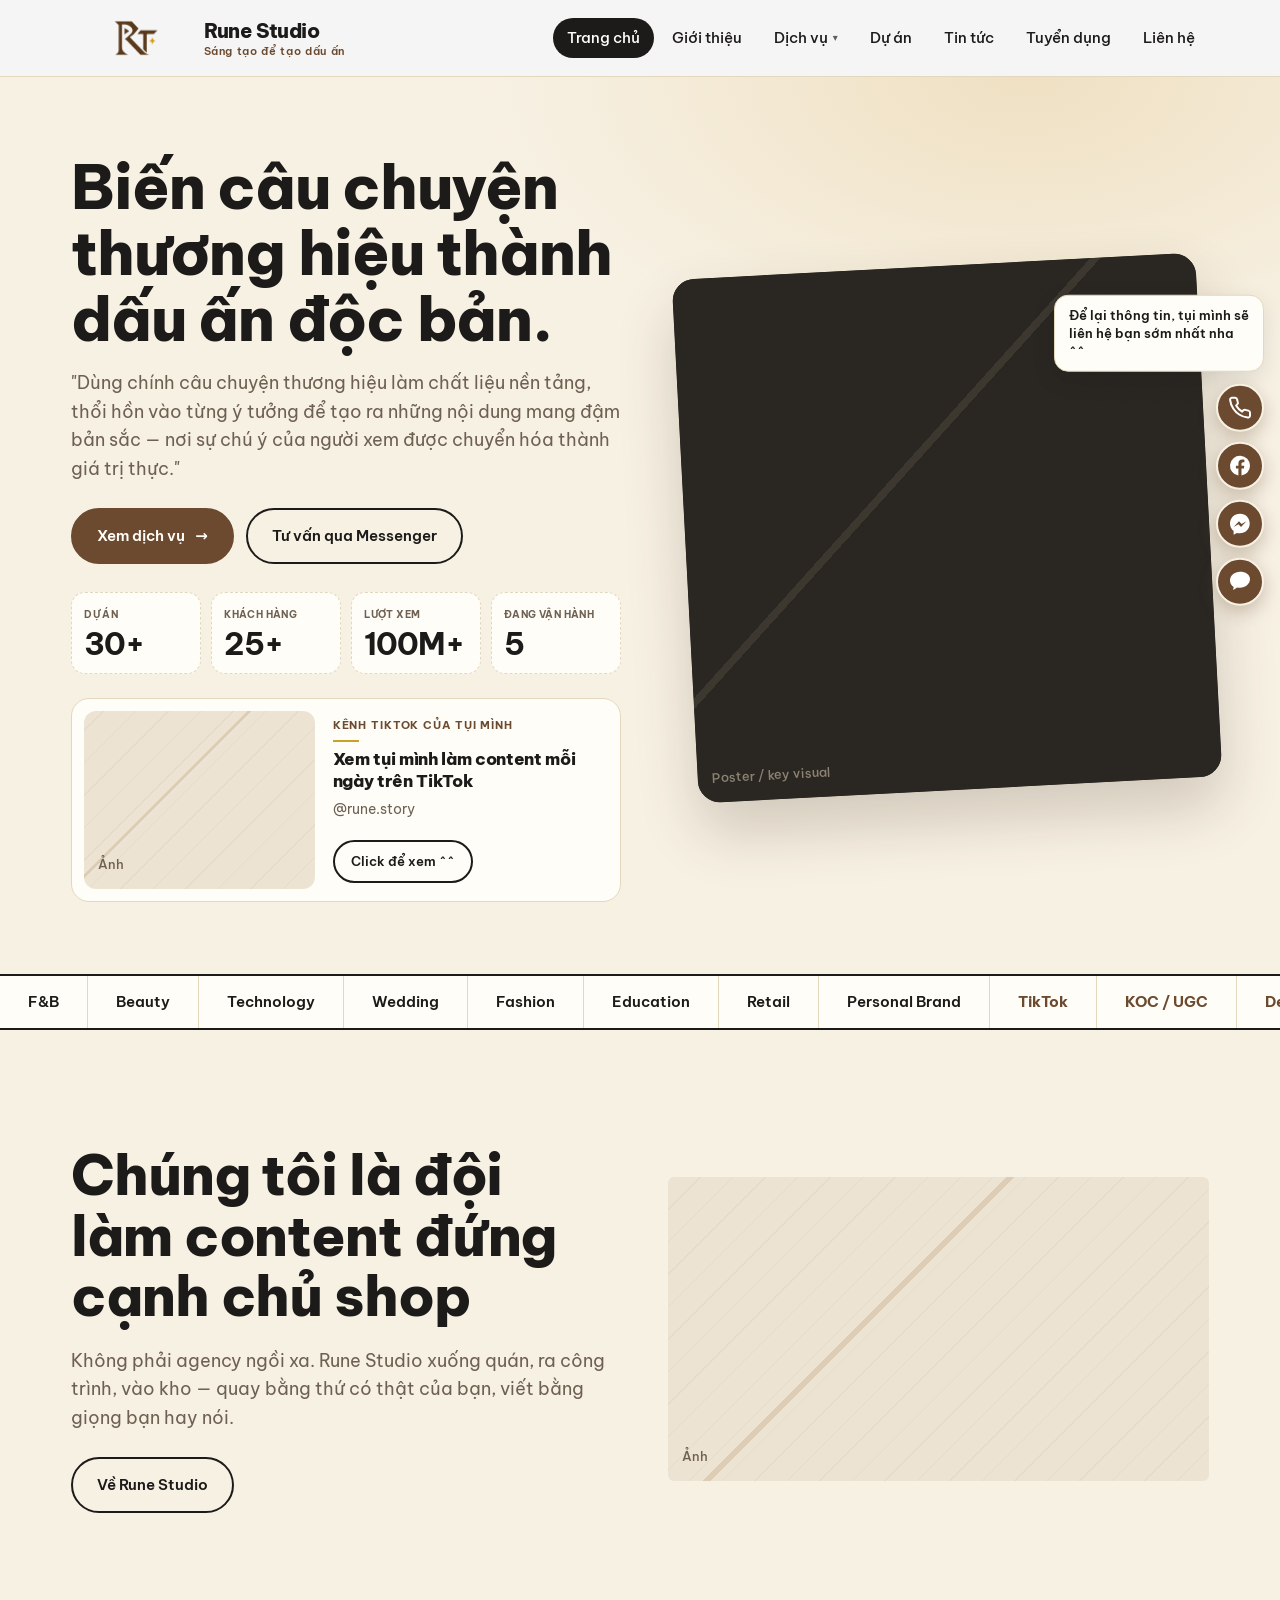
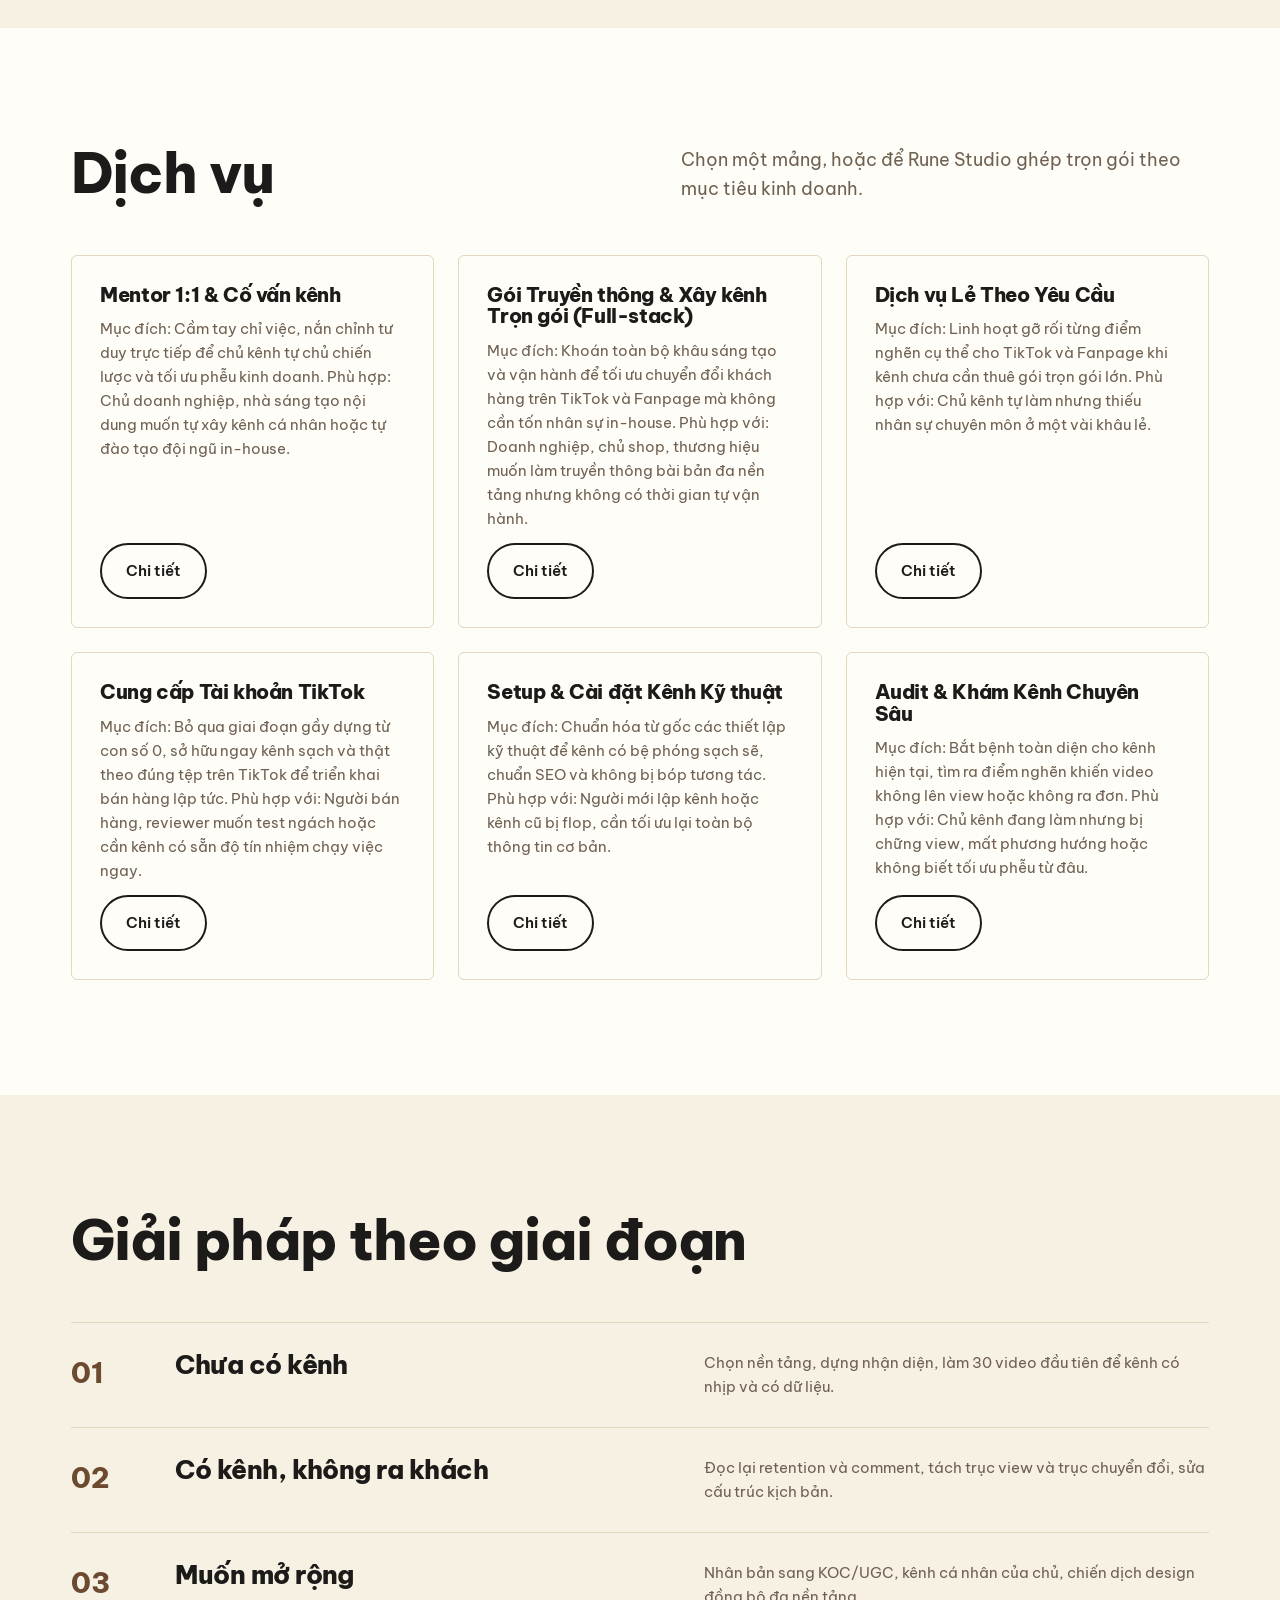
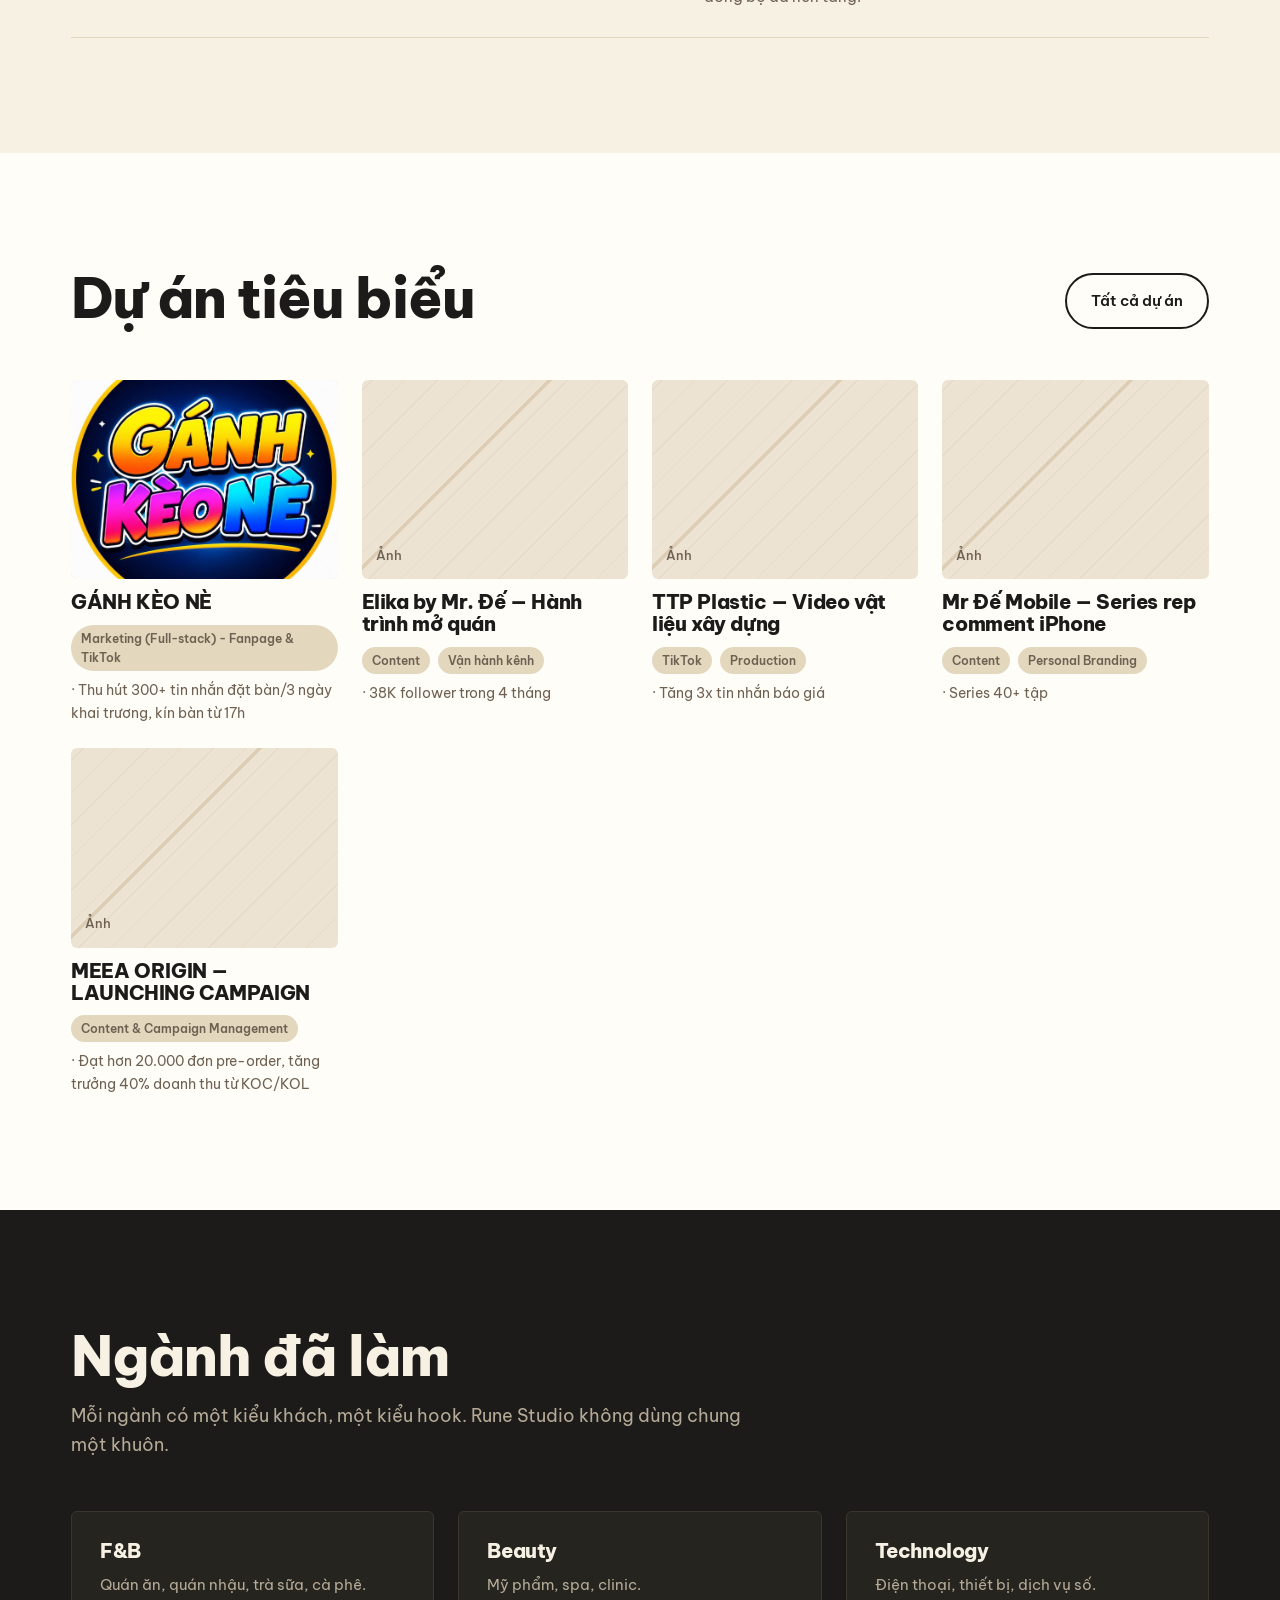
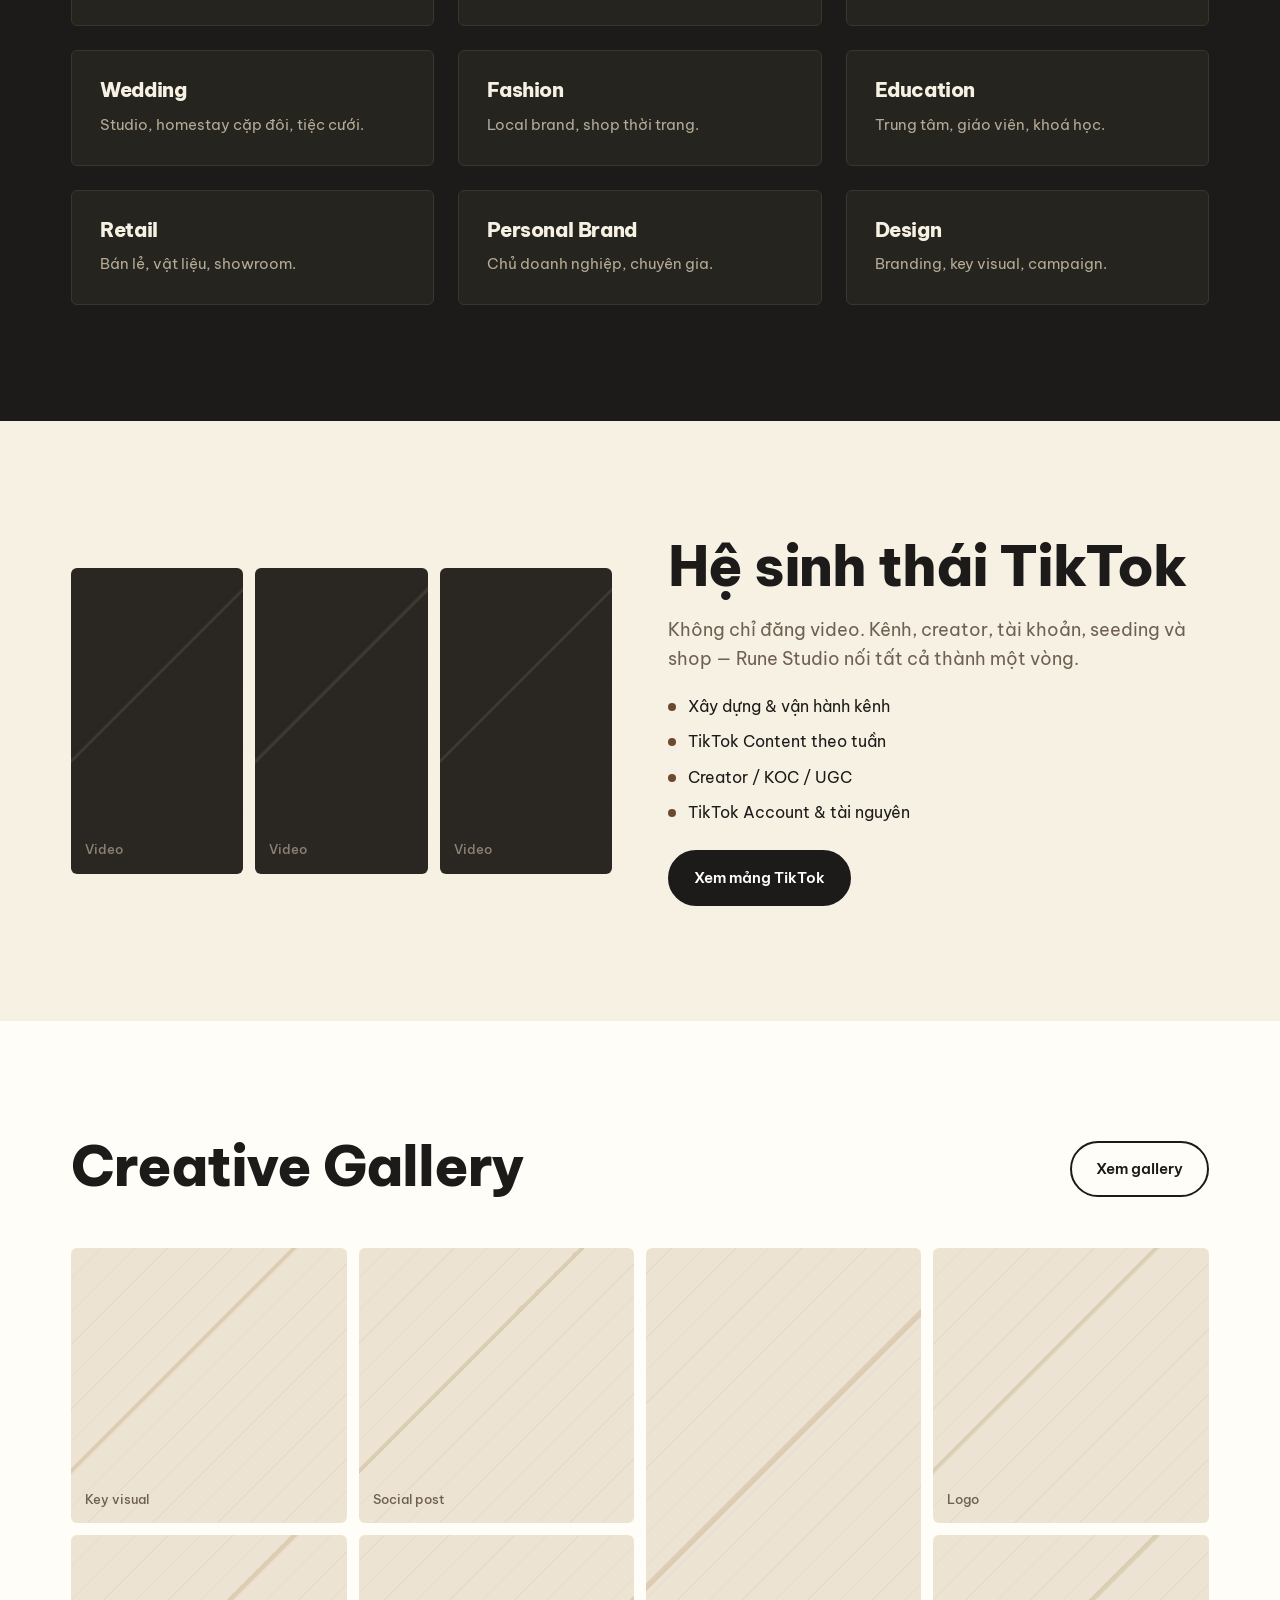
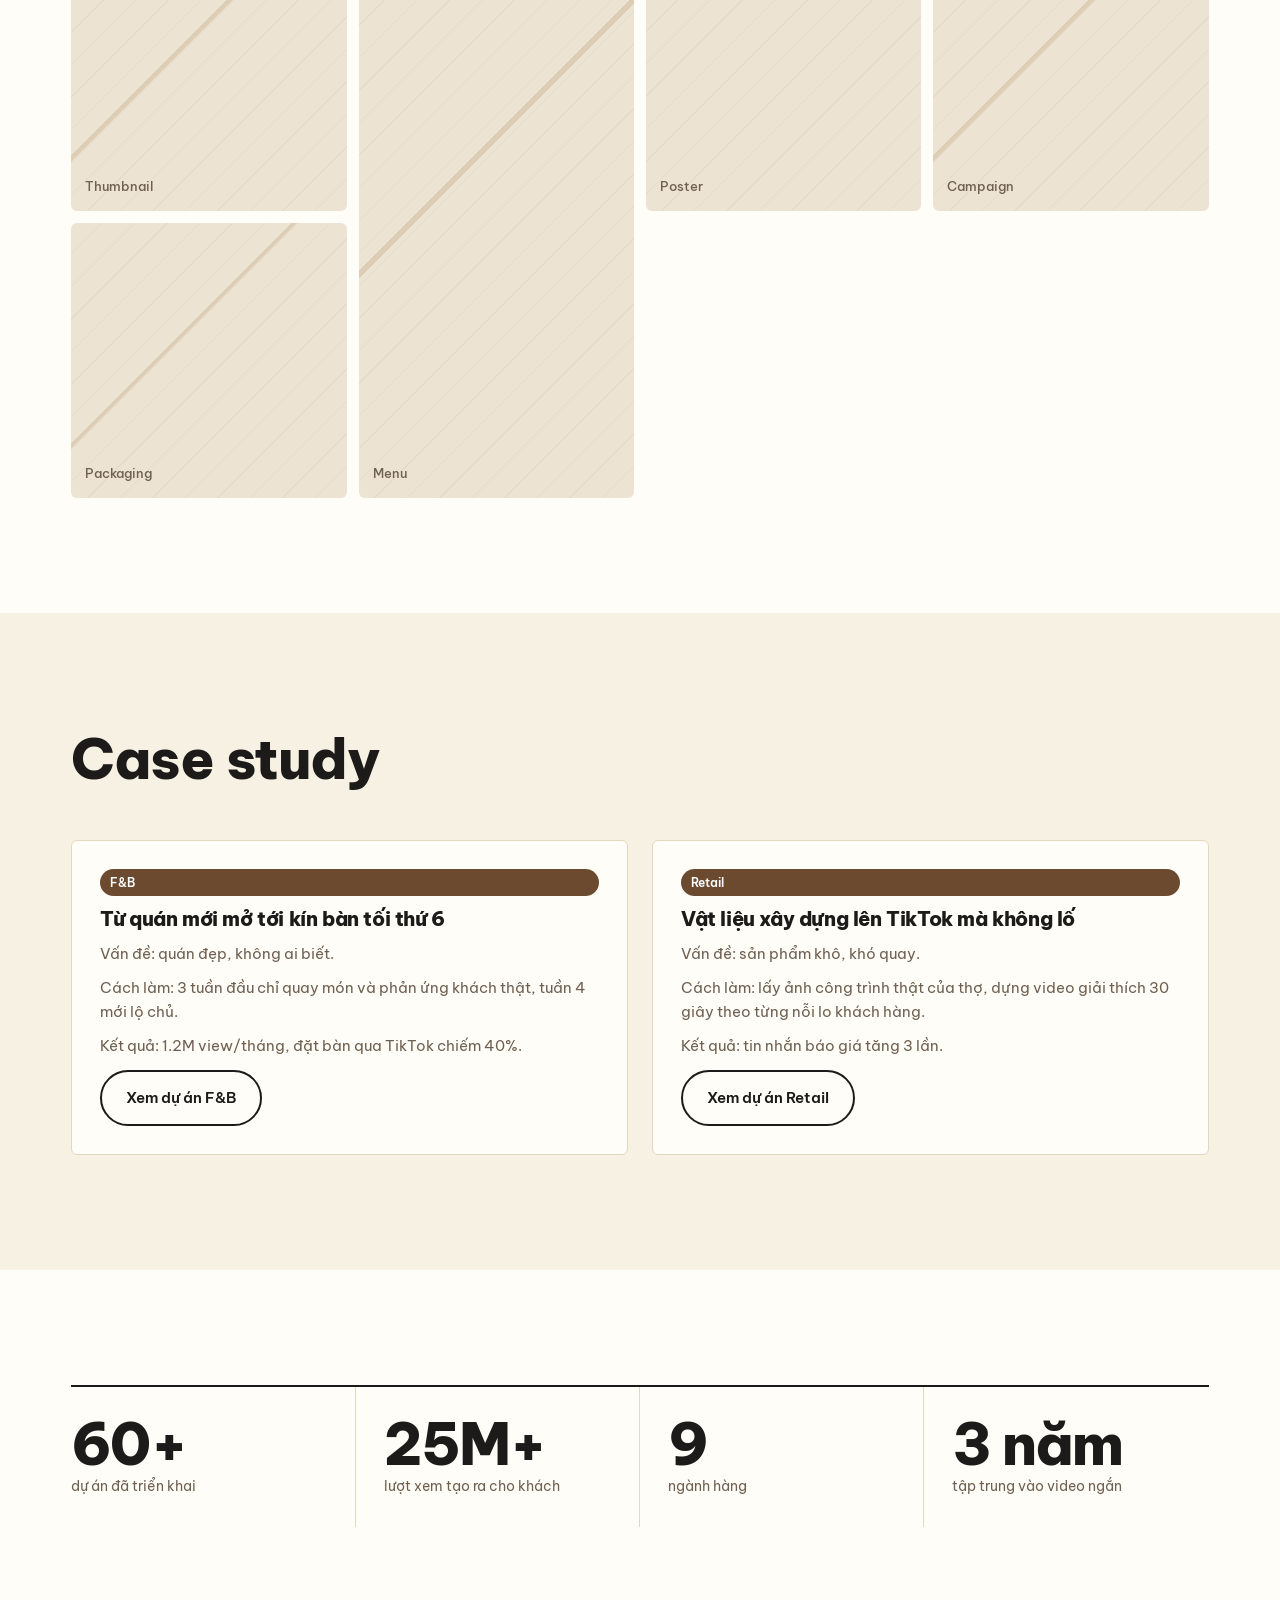
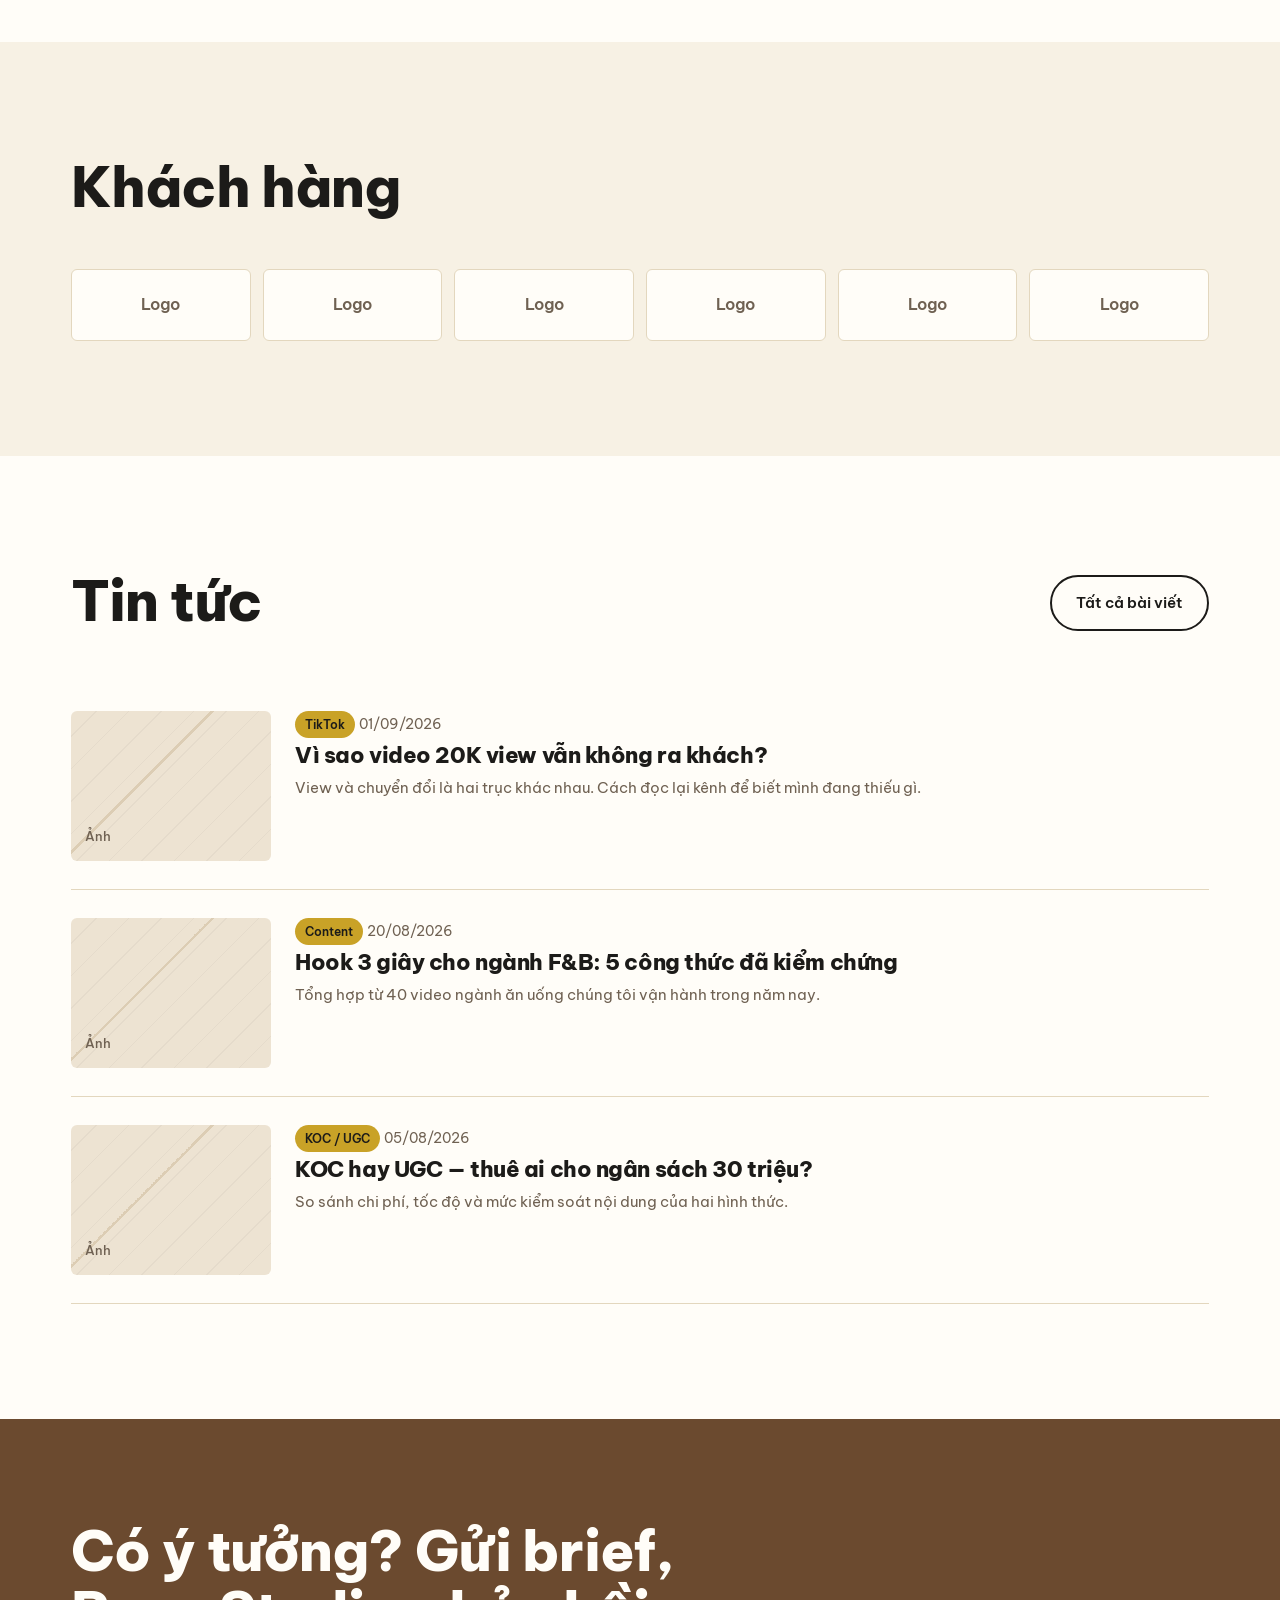
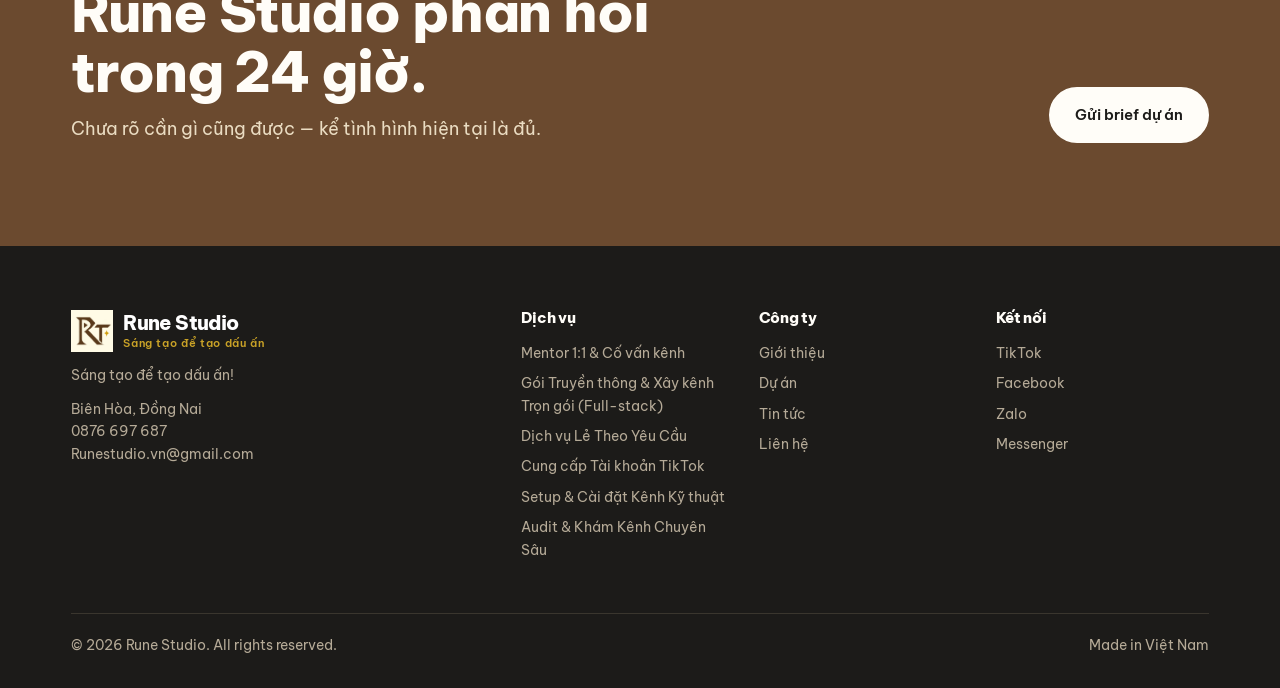
==== commit 68ca2bd4: "Add files via upload" ====
--- a/index.html
+++ b/index.html
@@ -114,6 +114,6 @@
 <div id="footer"></div>
 <script src="js/layout.js"></script>
 <script src="js/main.js"></script>
-<script>SITE_READY.then(async()=>{renderHero();await renderHome();renderServiceCards("#home-services");renderProjects("#featured",{featured:true,limit:4});renderPosts("#home-posts",3);});</script>
+<script>SITE_READY.then(async()=>{renderHero();await renderHome();renderServiceCards("#home-services");renderProjects("#featured",{featured:true,limit:(window.HOME&&Number(window.HOME.projects_limit))||8});renderPosts("#home-posts",3);});</script>
 </body>
 </html>
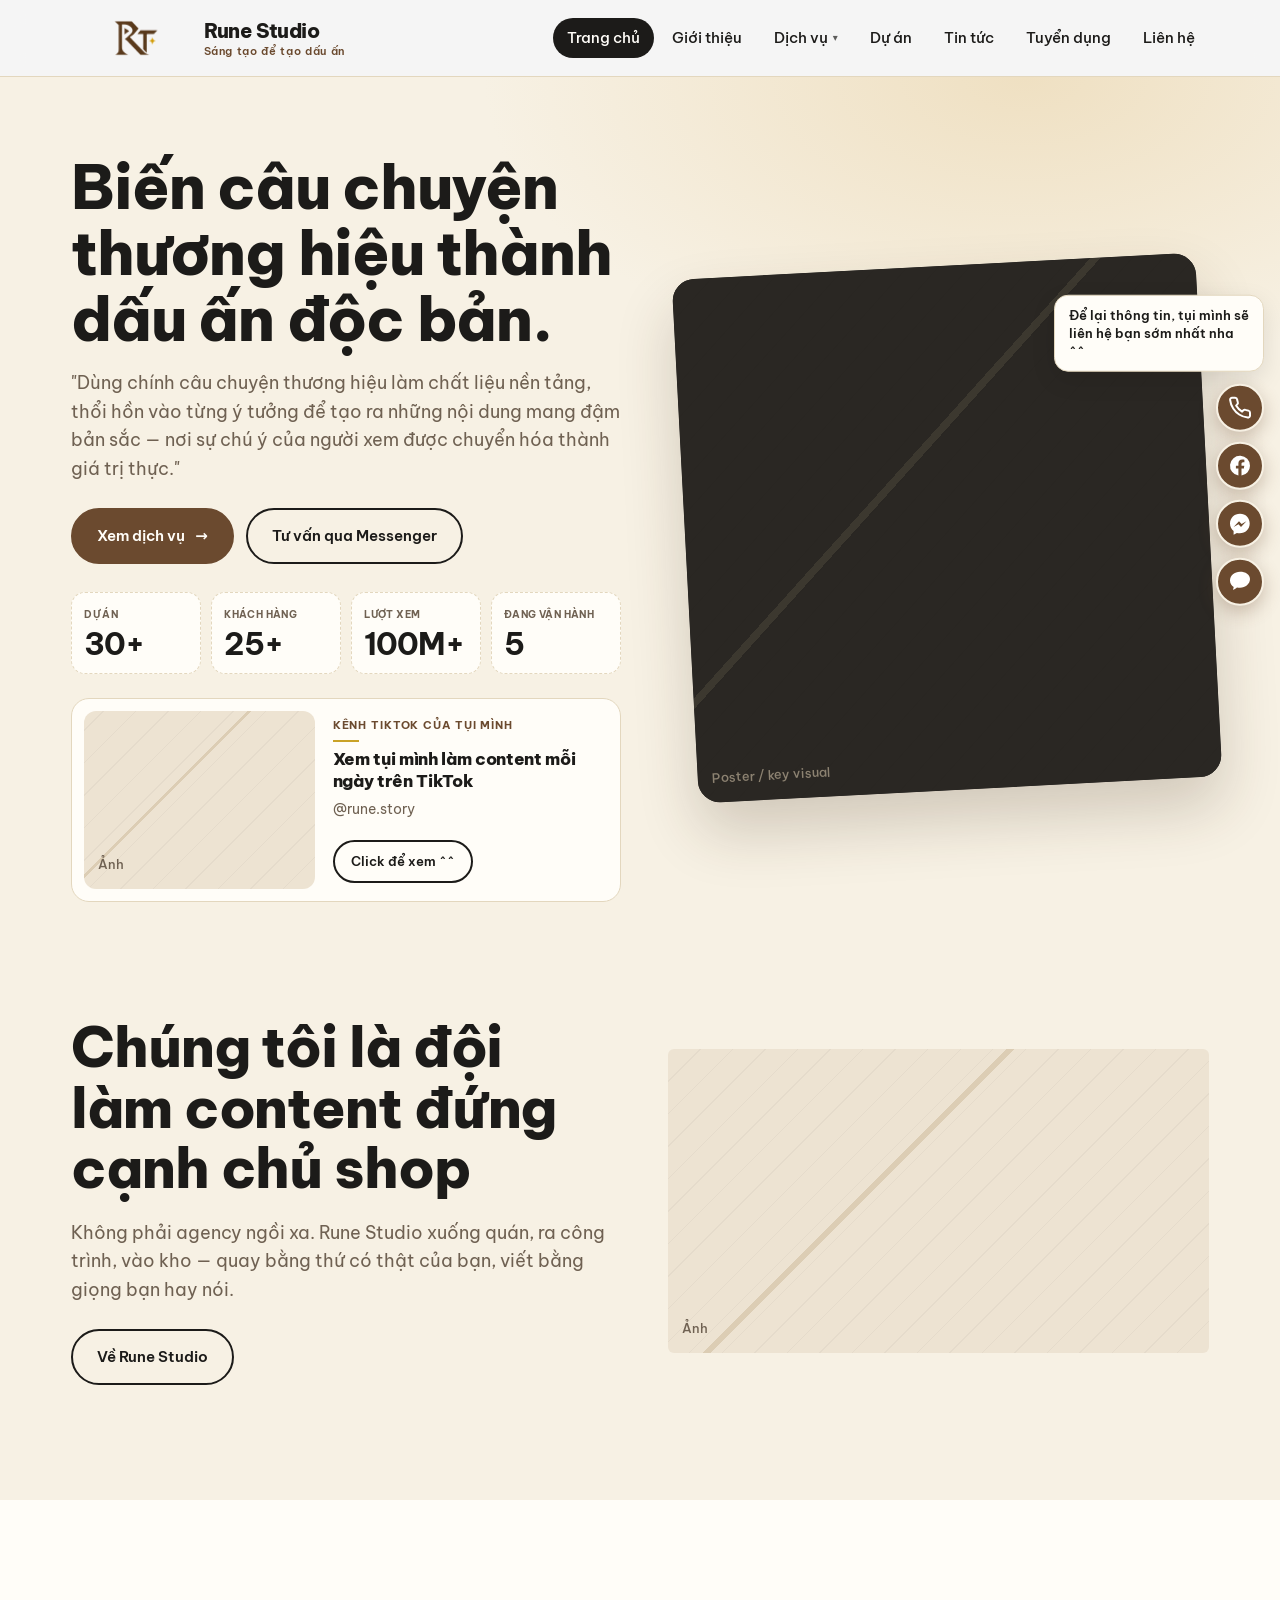
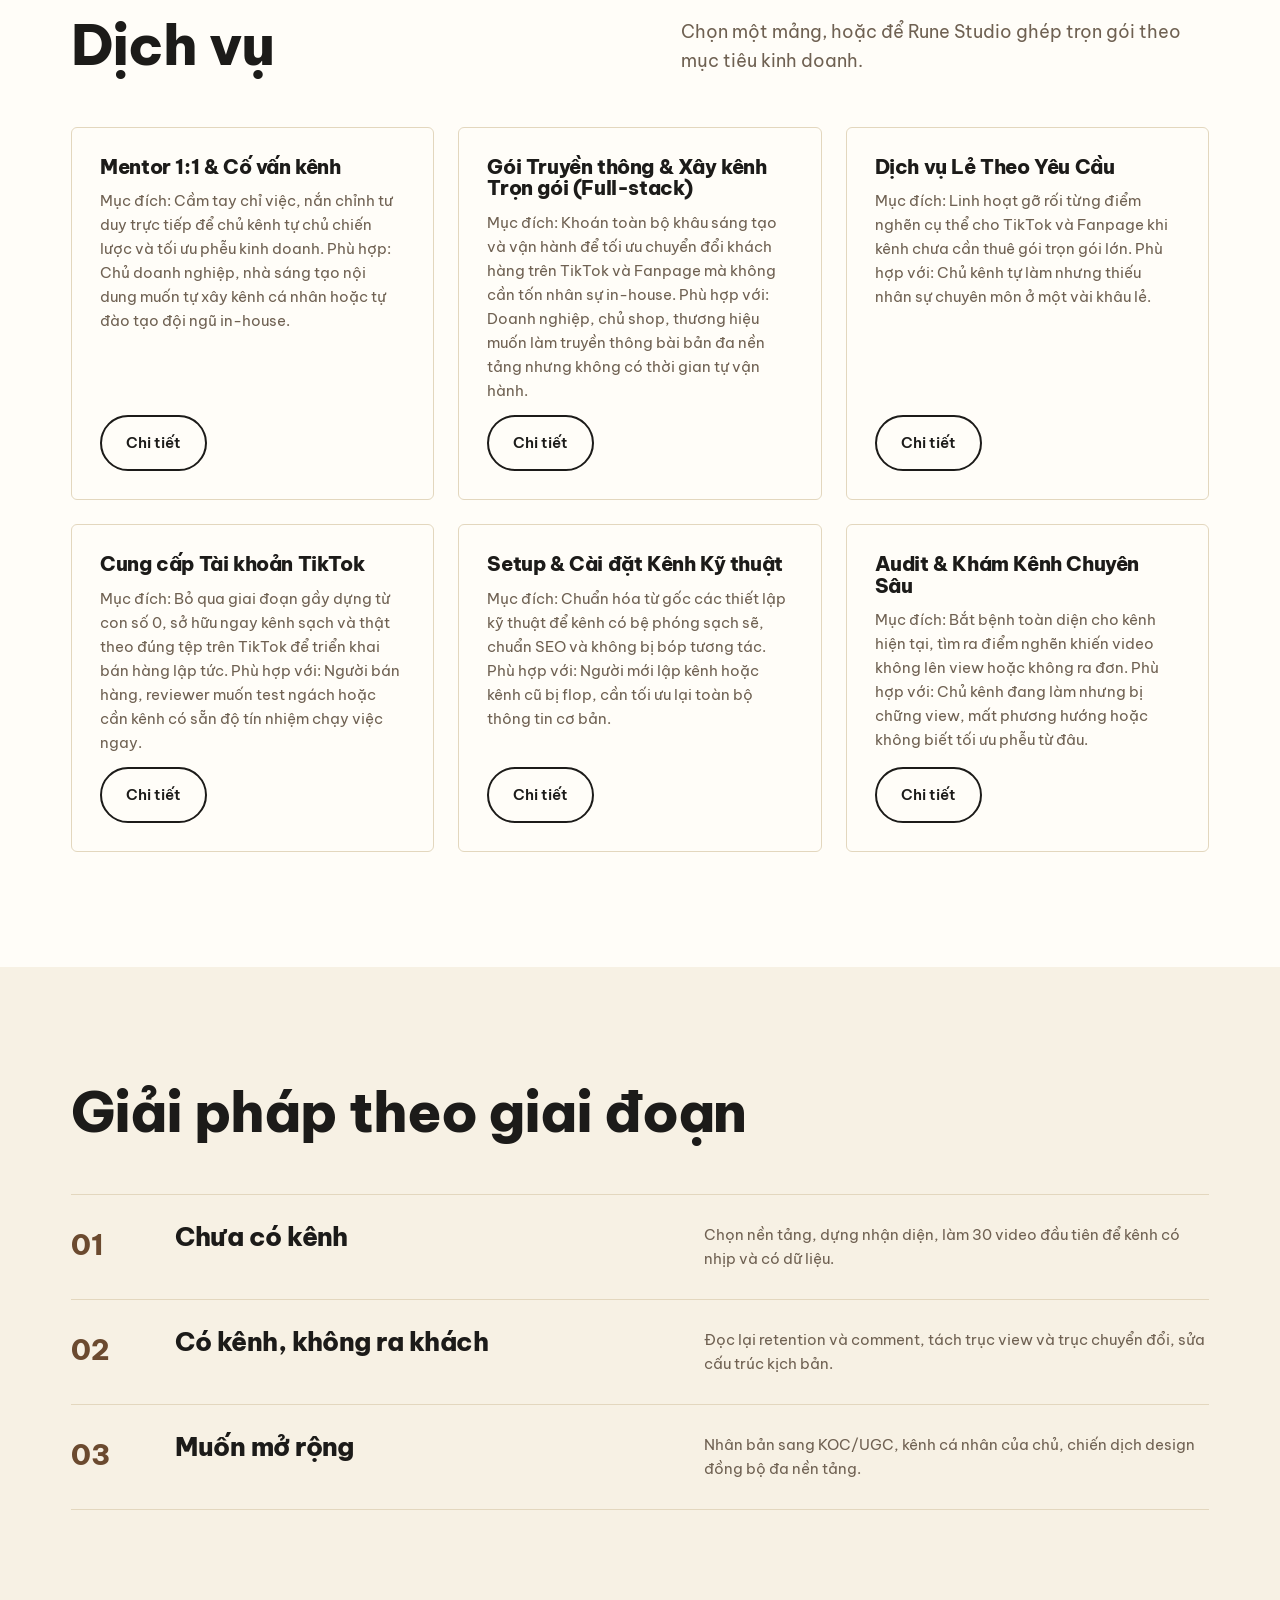
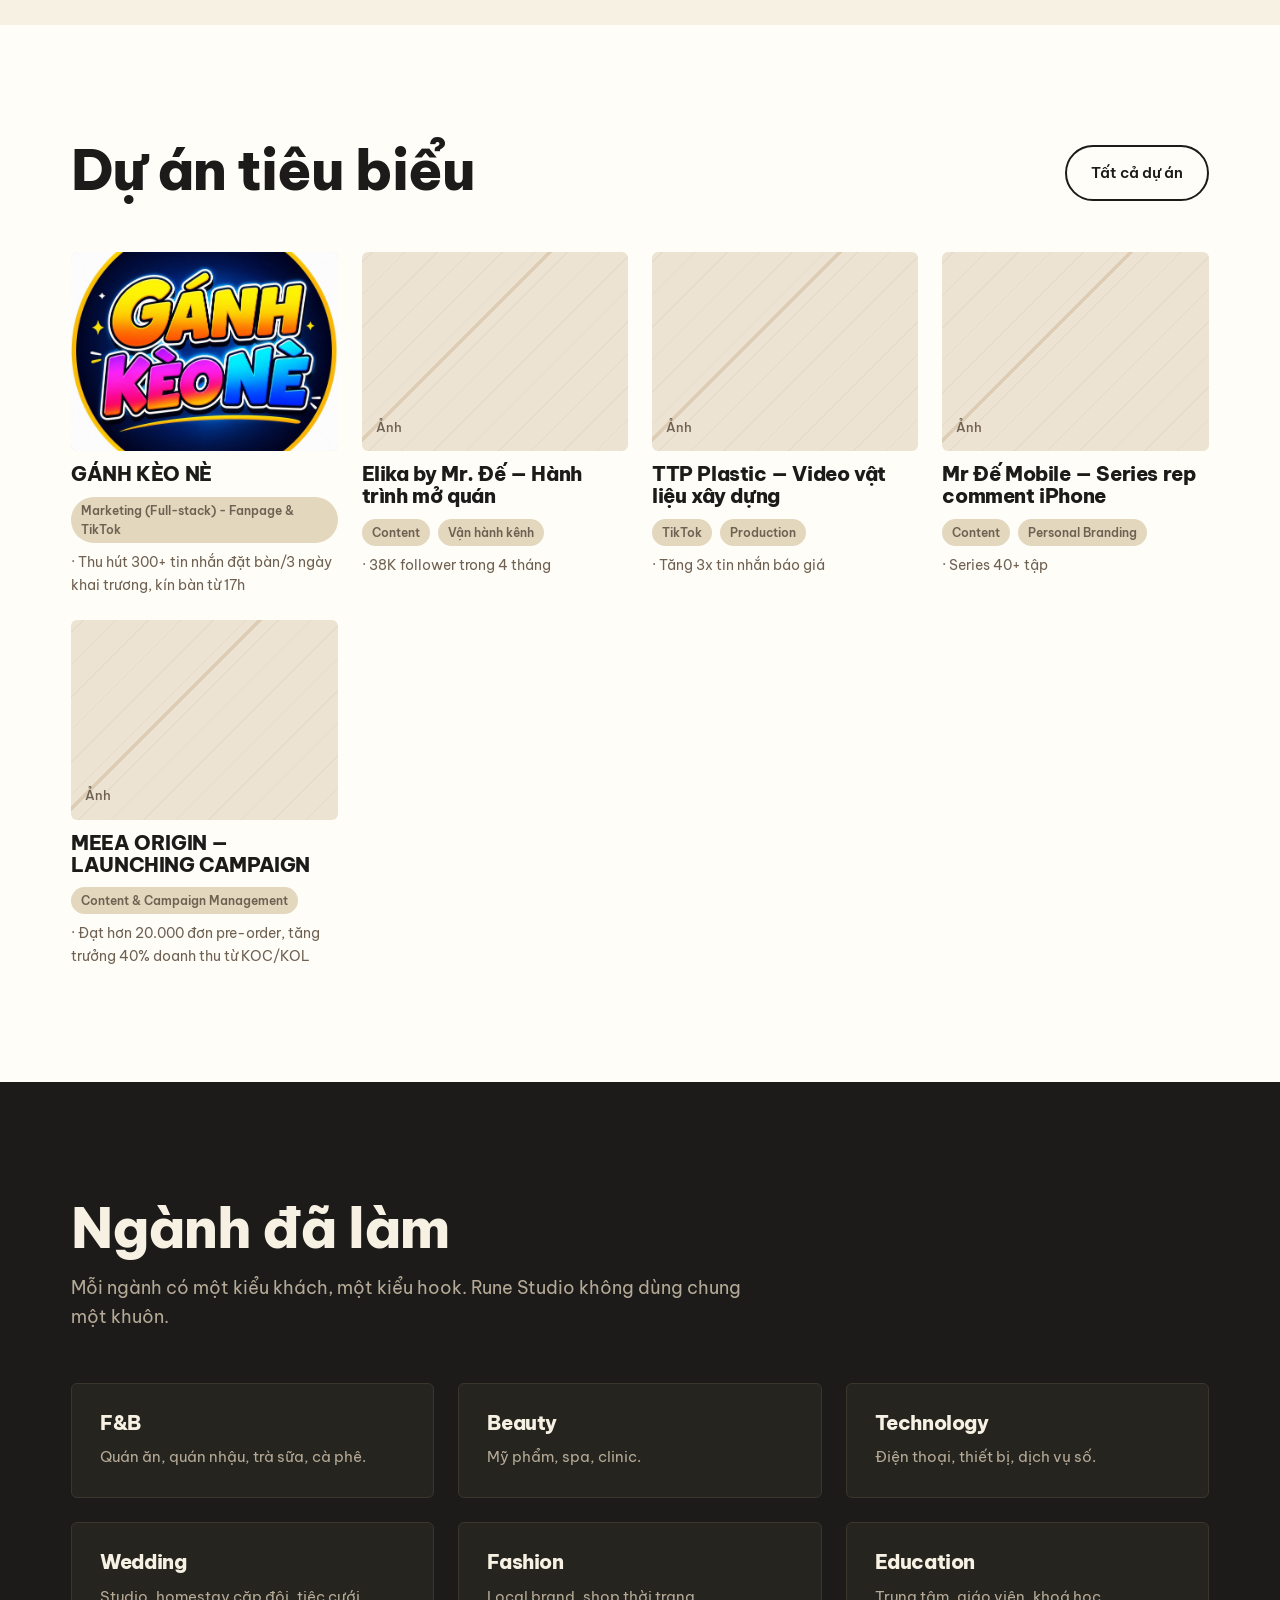
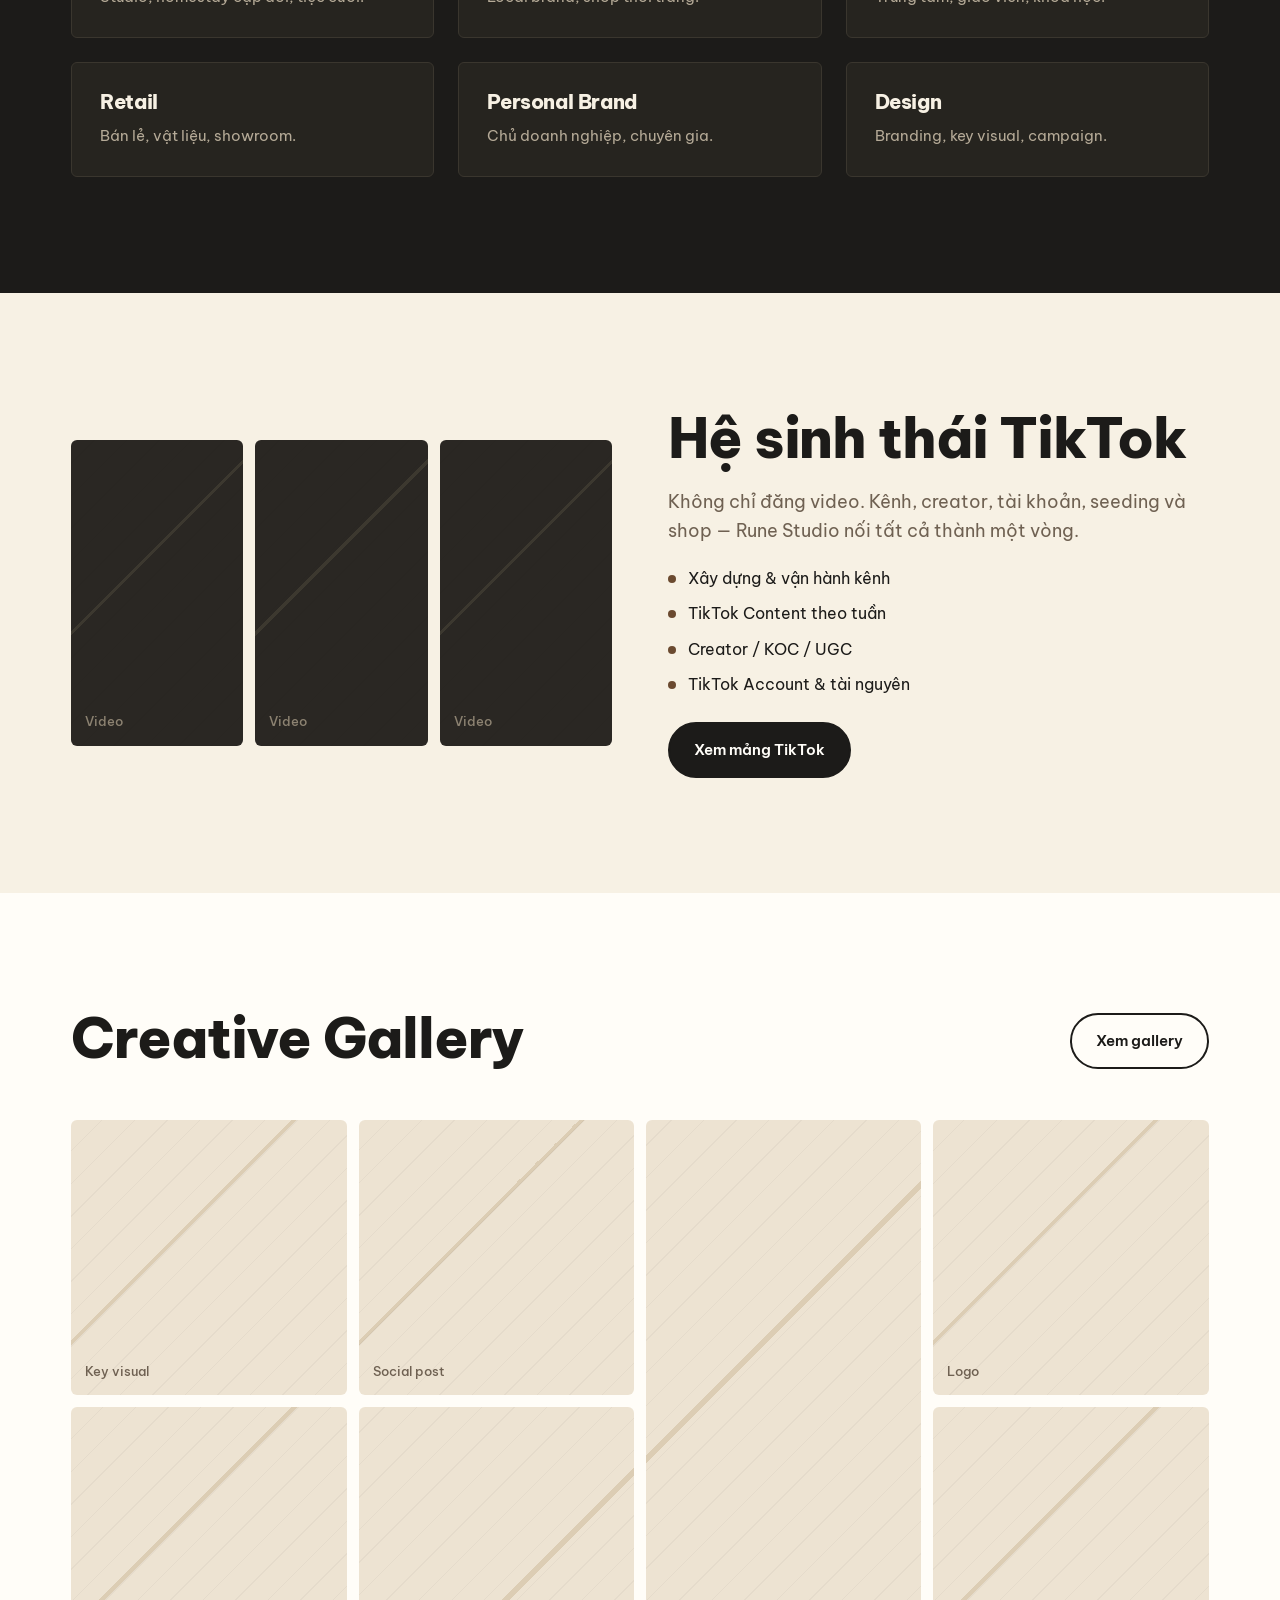
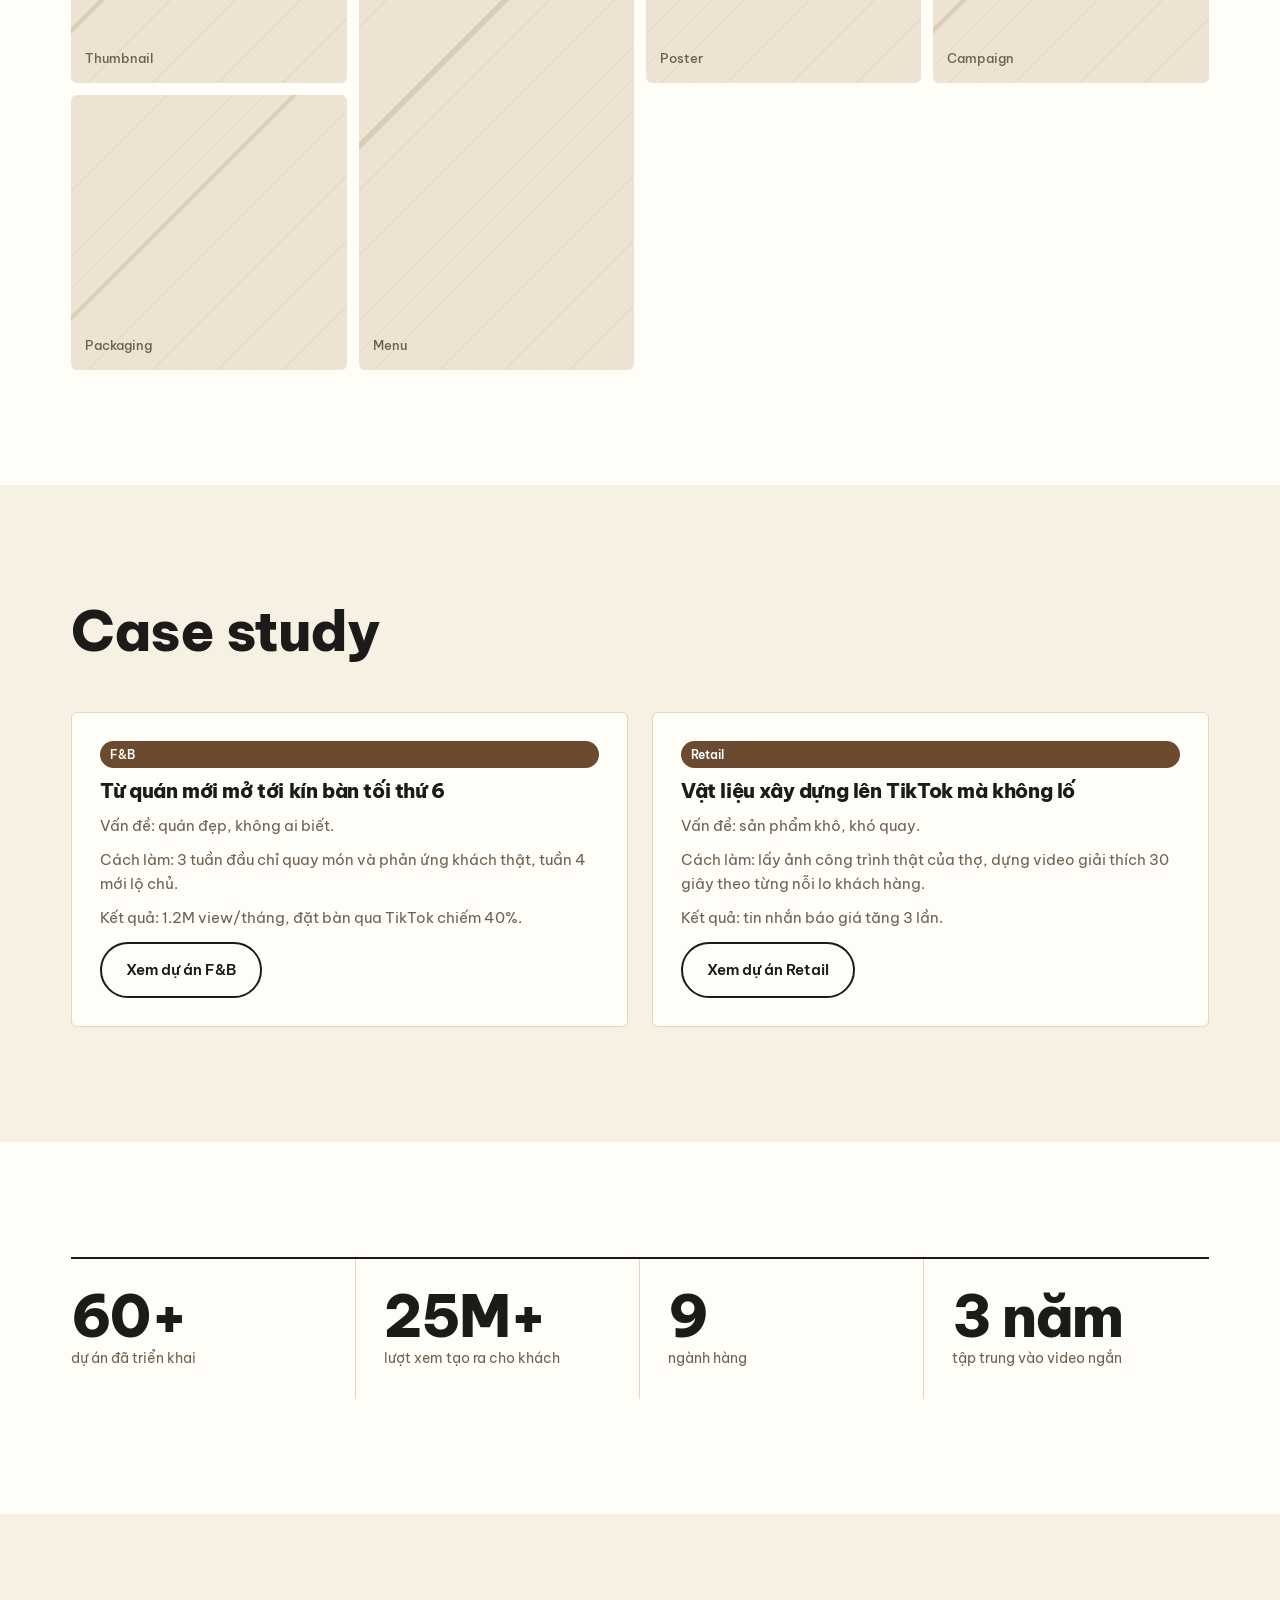
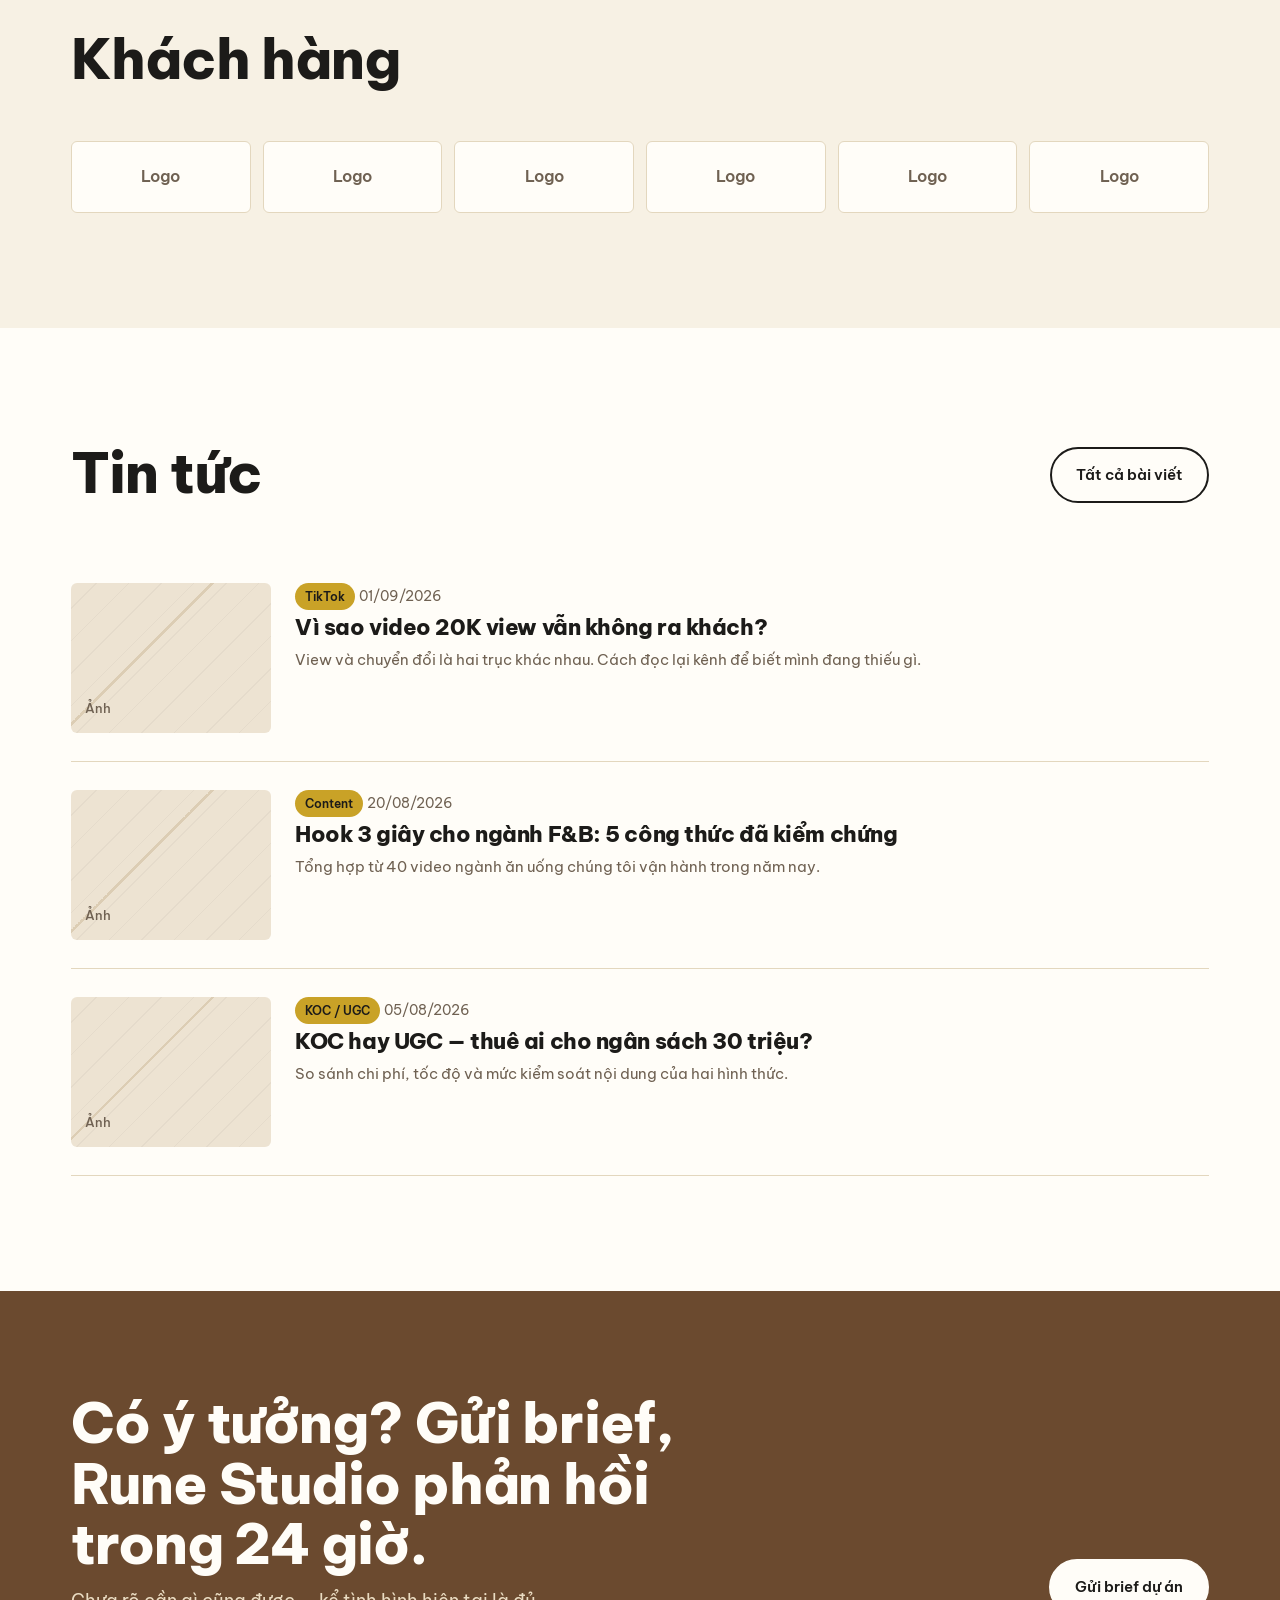
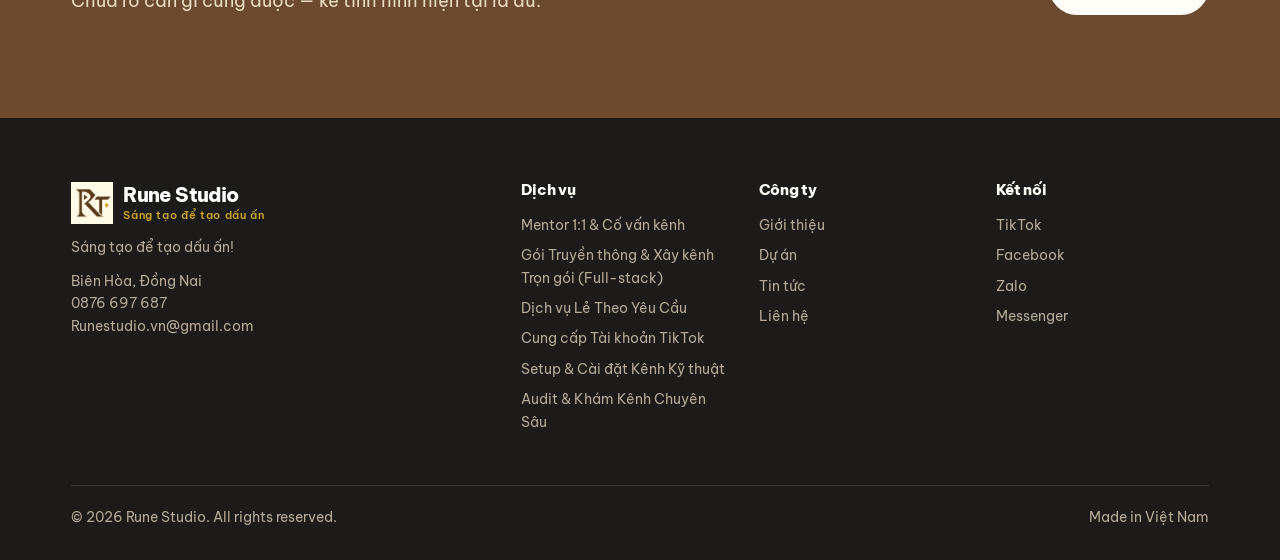
==== commit fd4421af: "Add files via upload" ====
--- a/index.html
+++ b/index.html
@@ -42,10 +42,7 @@
     <div class="poster" id="hero-poster"><div class="ph ph--square ph--dark">Poster / key visual</div></div>
   </div>
 </div>
-<div class="ticker"><div class="ticker-track">
-  <span>F&amp;B</span><span>Beauty</span><span>Technology</span><span>Wedding</span><span>Fashion</span><span>Education</span><span>Retail</span><span>Personal Brand</span><span><b>TikTok</b></span><span><b>KOC / UGC</b></span><span><b>Design</b></span><span>Content &amp; Social</span>
-  <span>F&amp;B</span><span>Beauty</span><span>Technology</span><span>Wedding</span><span>Fashion</span><span>Education</span><span>Retail</span><span>Personal Brand</span><span><b>TikTok</b></span><span><b>KOC / UGC</b></span><span><b>Design</b></span><span>Content &amp; Social</span>
-</div></div>
+<div class="ticker"><div class="ticker-track" id="h-ticker"></div></div>
 </section>
 
 <!-- Các khối dưới đây lấy nội dung từ /admin → Trang chủ -->
@@ -114,6 +111,6 @@
 <div id="footer"></div>
 <script src="js/layout.js"></script>
 <script src="js/main.js"></script>
-<script>SITE_READY.then(async()=>{renderHero();await renderHome();renderServiceCards("#home-services");renderProjects("#featured",{featured:true,limit:(window.HOME&&Number(window.HOME.projects_limit))||8});renderPosts("#home-posts",3);});</script>
+<script>SITE_READY.then(async()=>{renderPageText();renderHero();await renderHome();renderServiceCards("#home-services");renderProjects("#featured",{featured:true,limit:(window.HOME&&Number(window.HOME.projects_limit))||8});renderPosts("#home-posts",3);});</script>
 </body>
 </html>
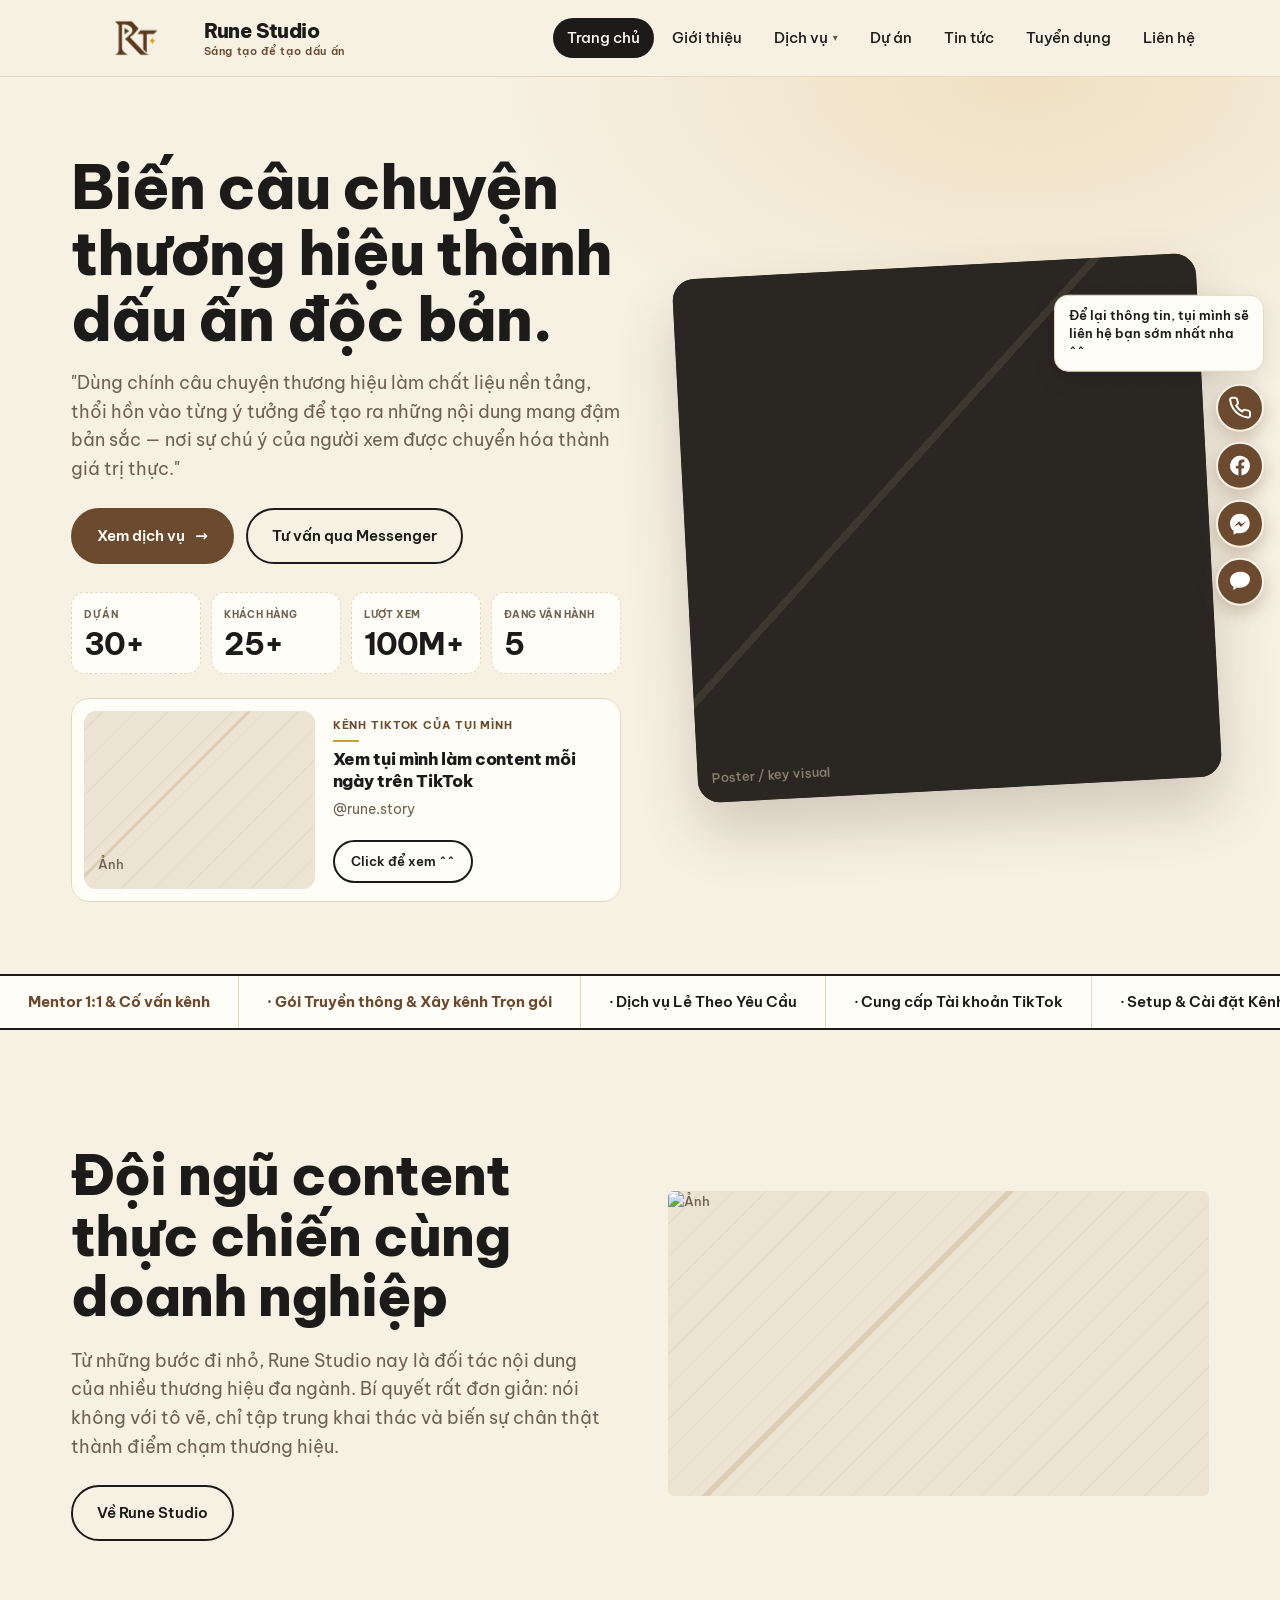
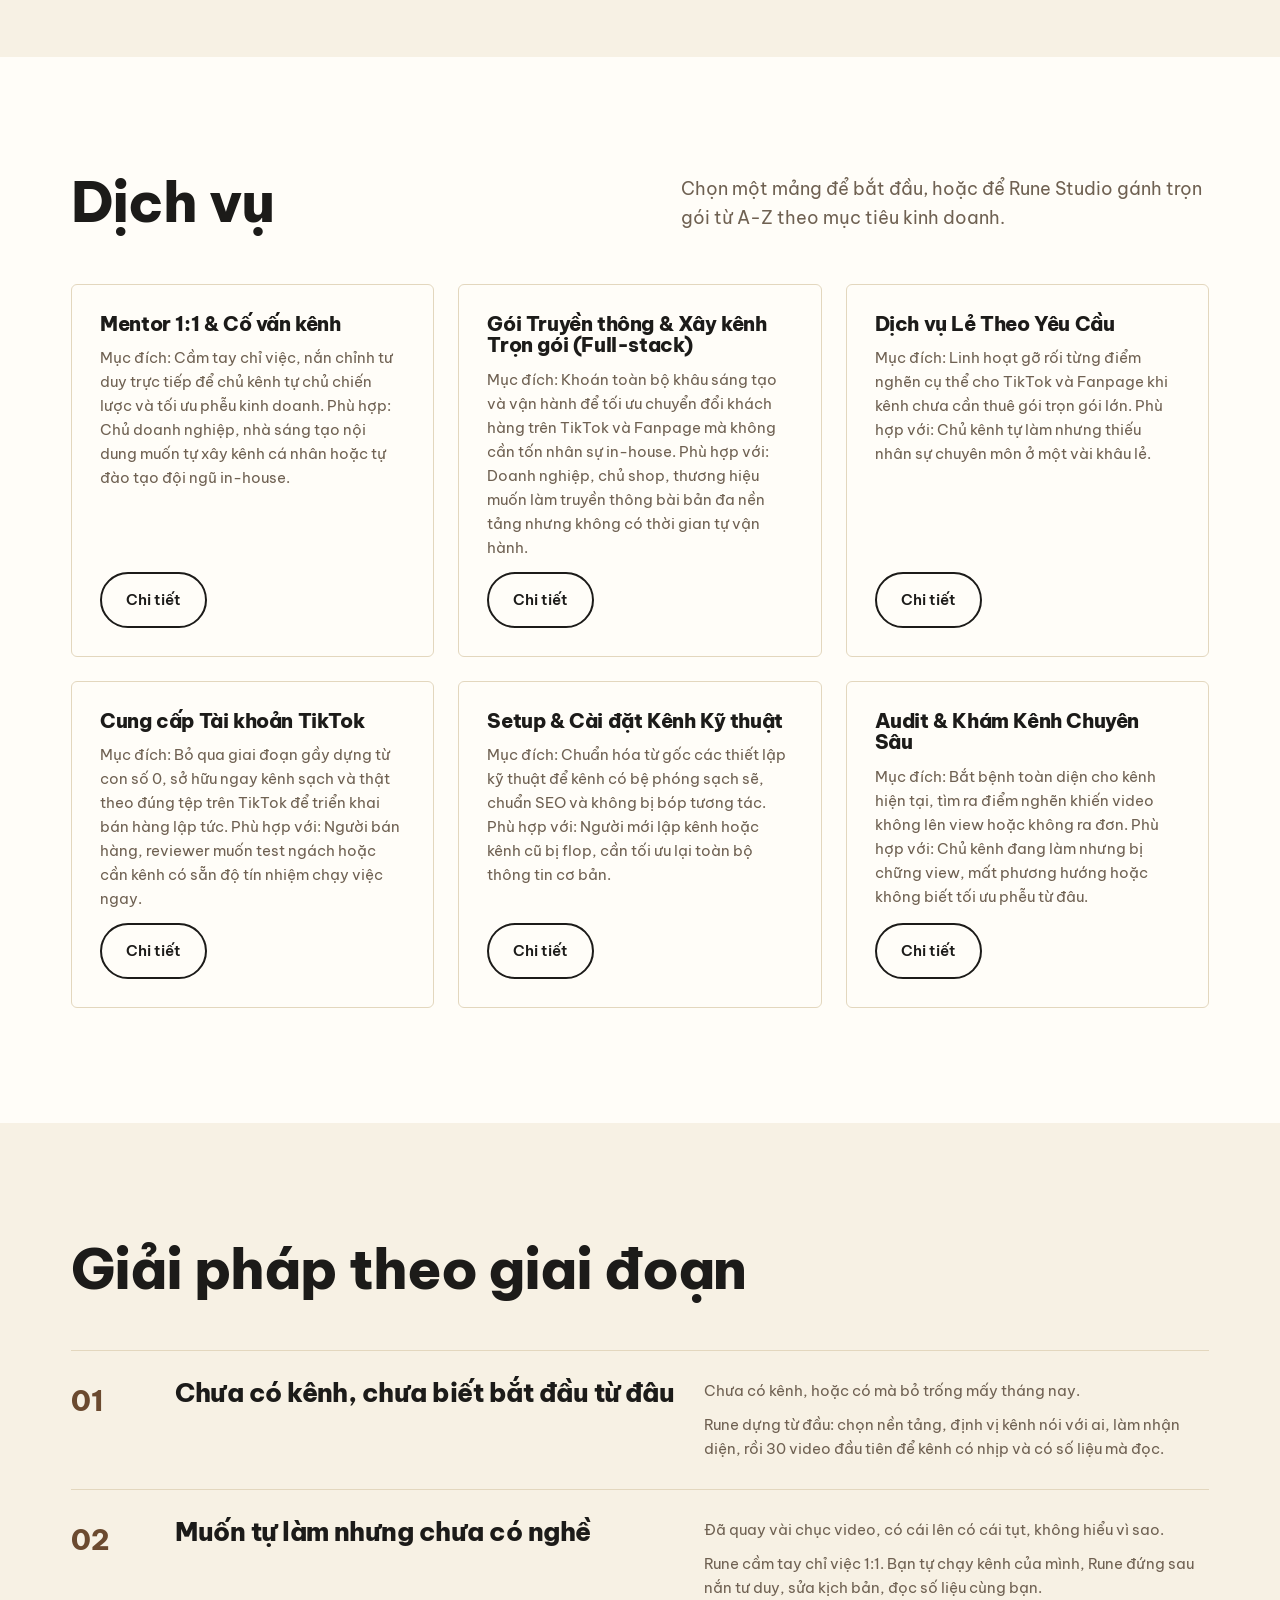
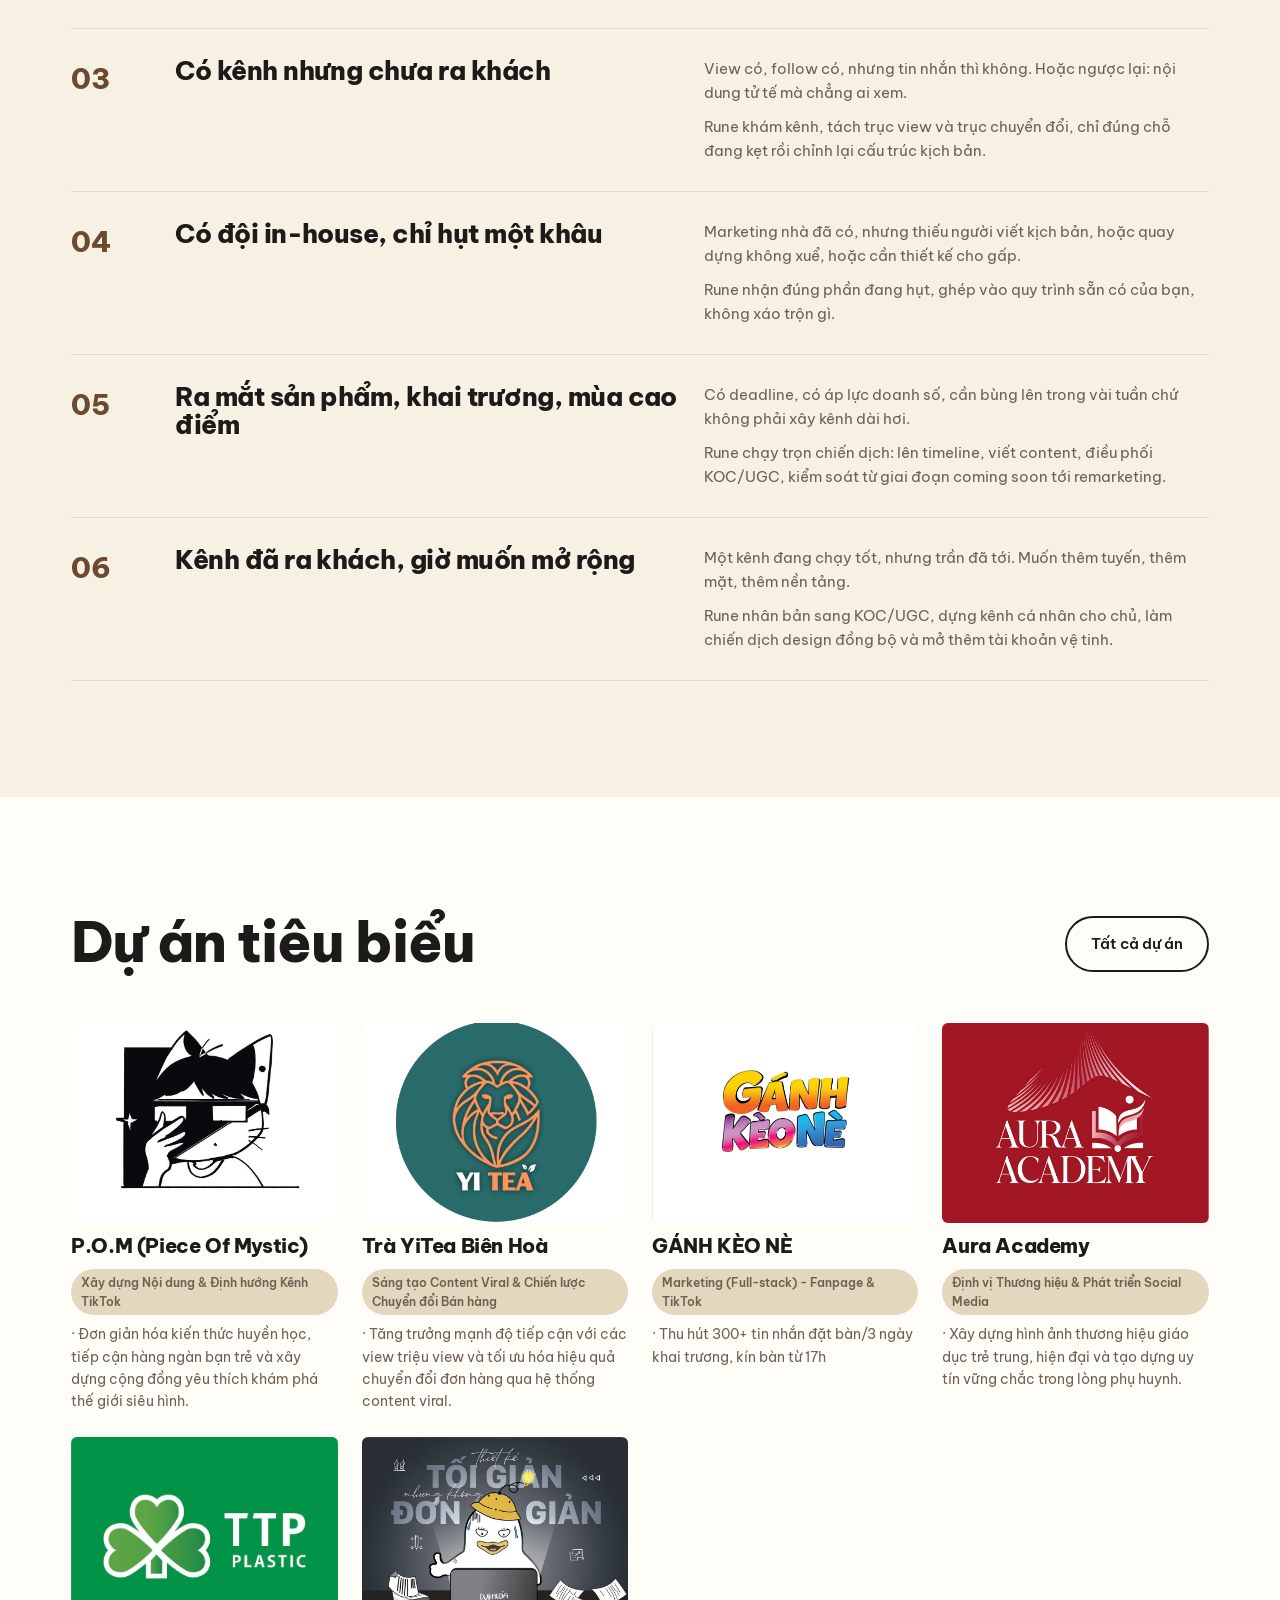
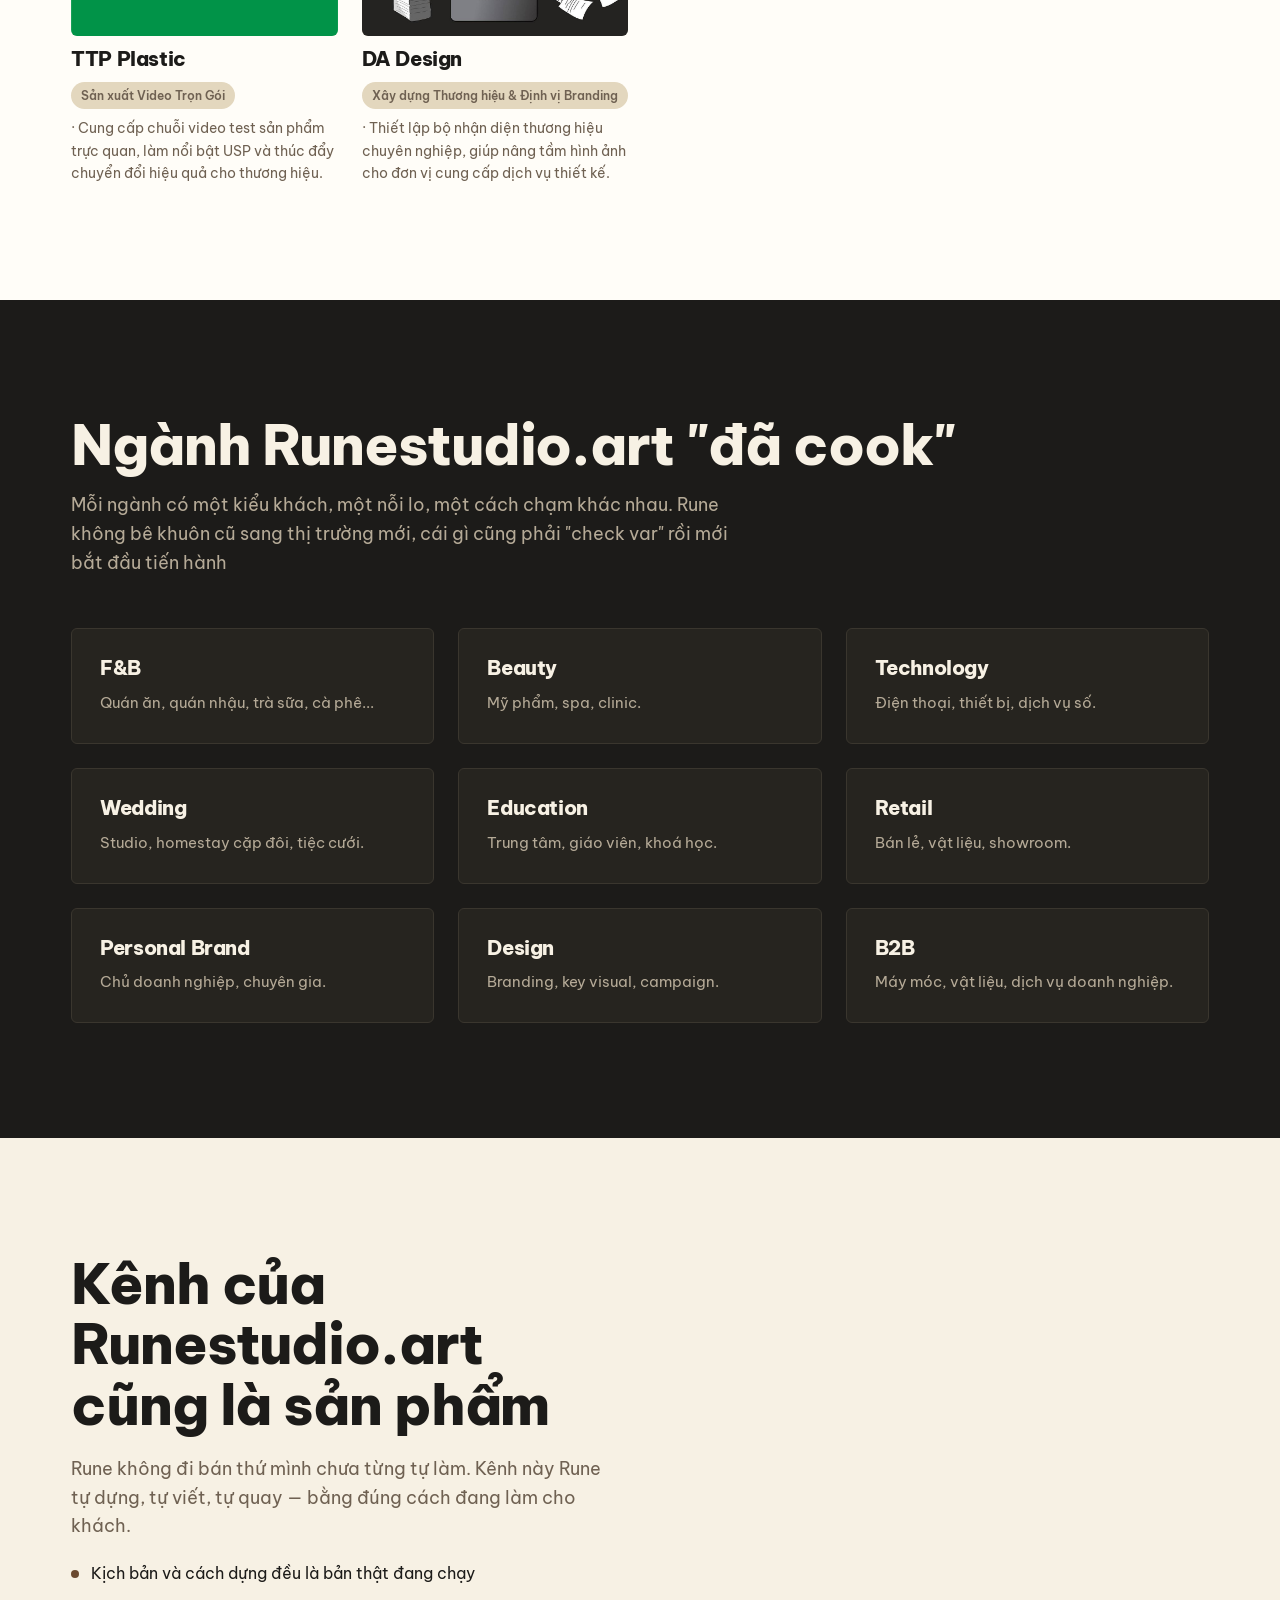
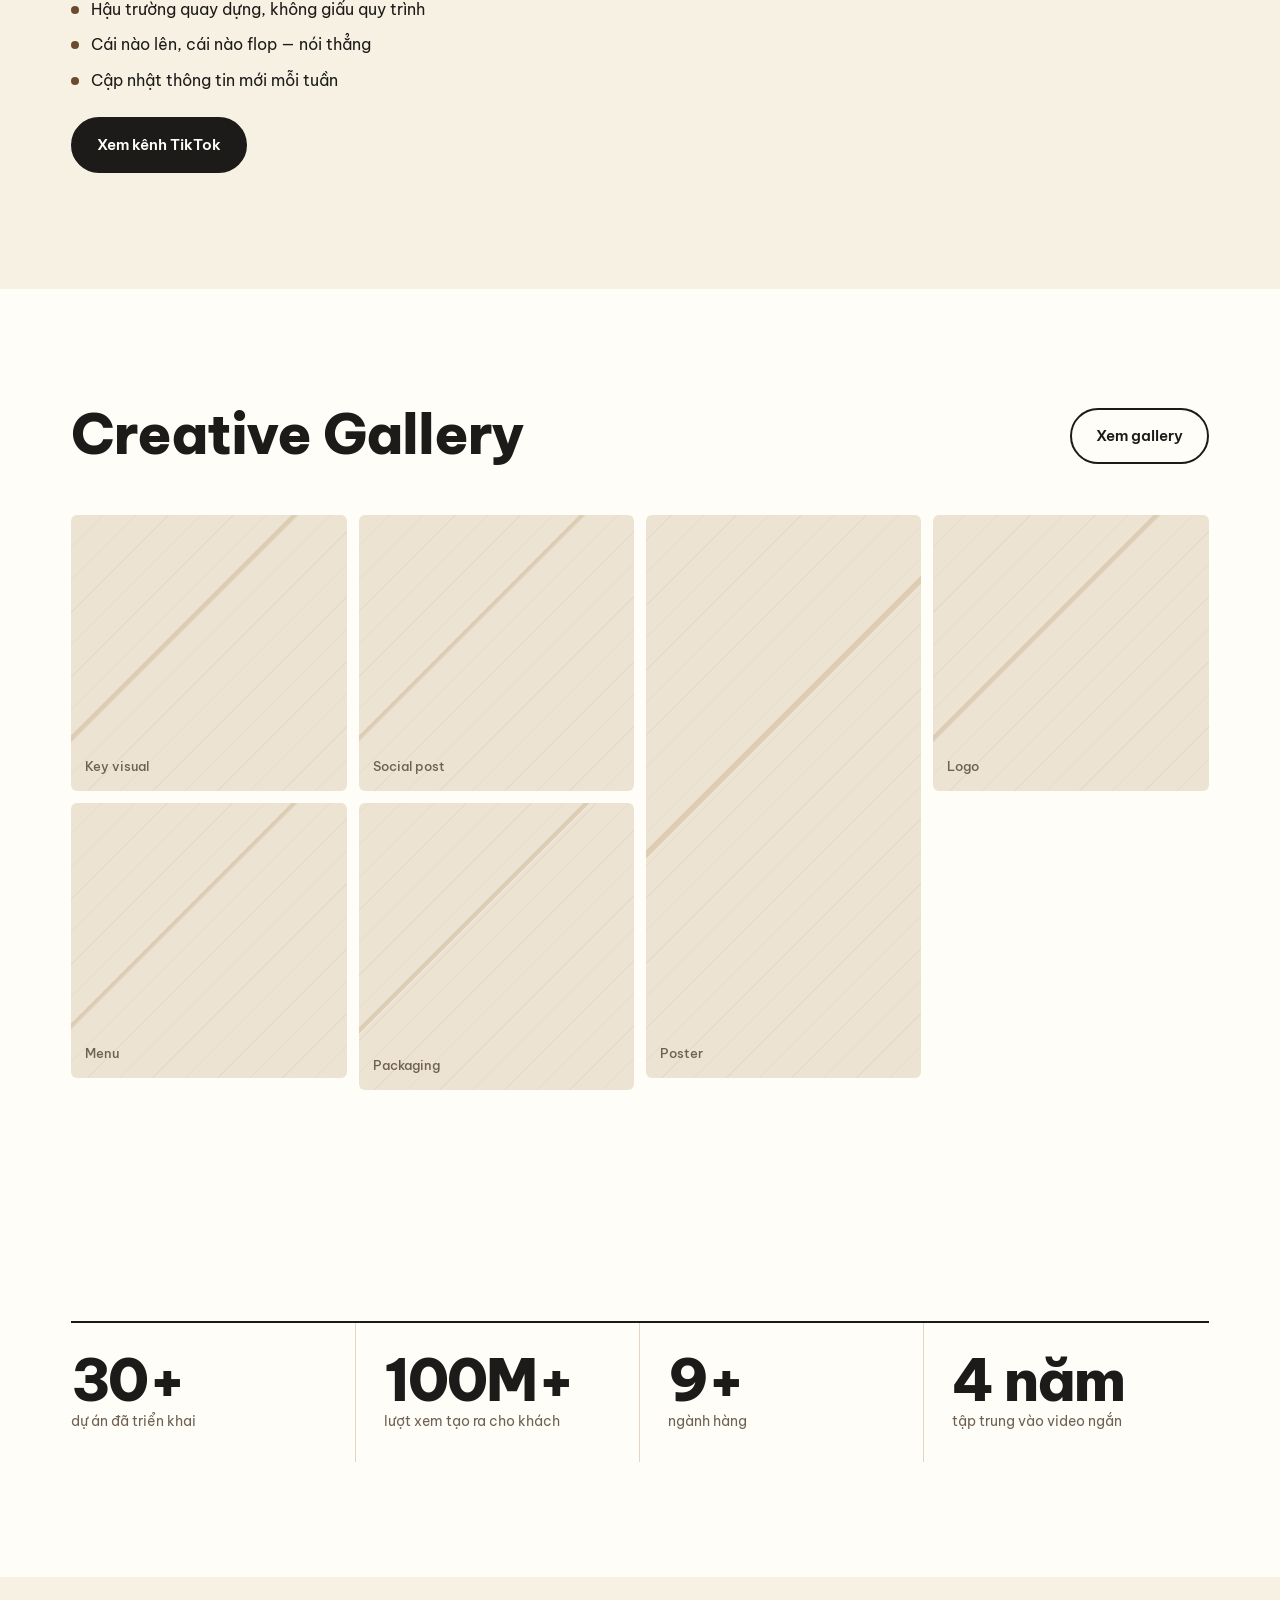
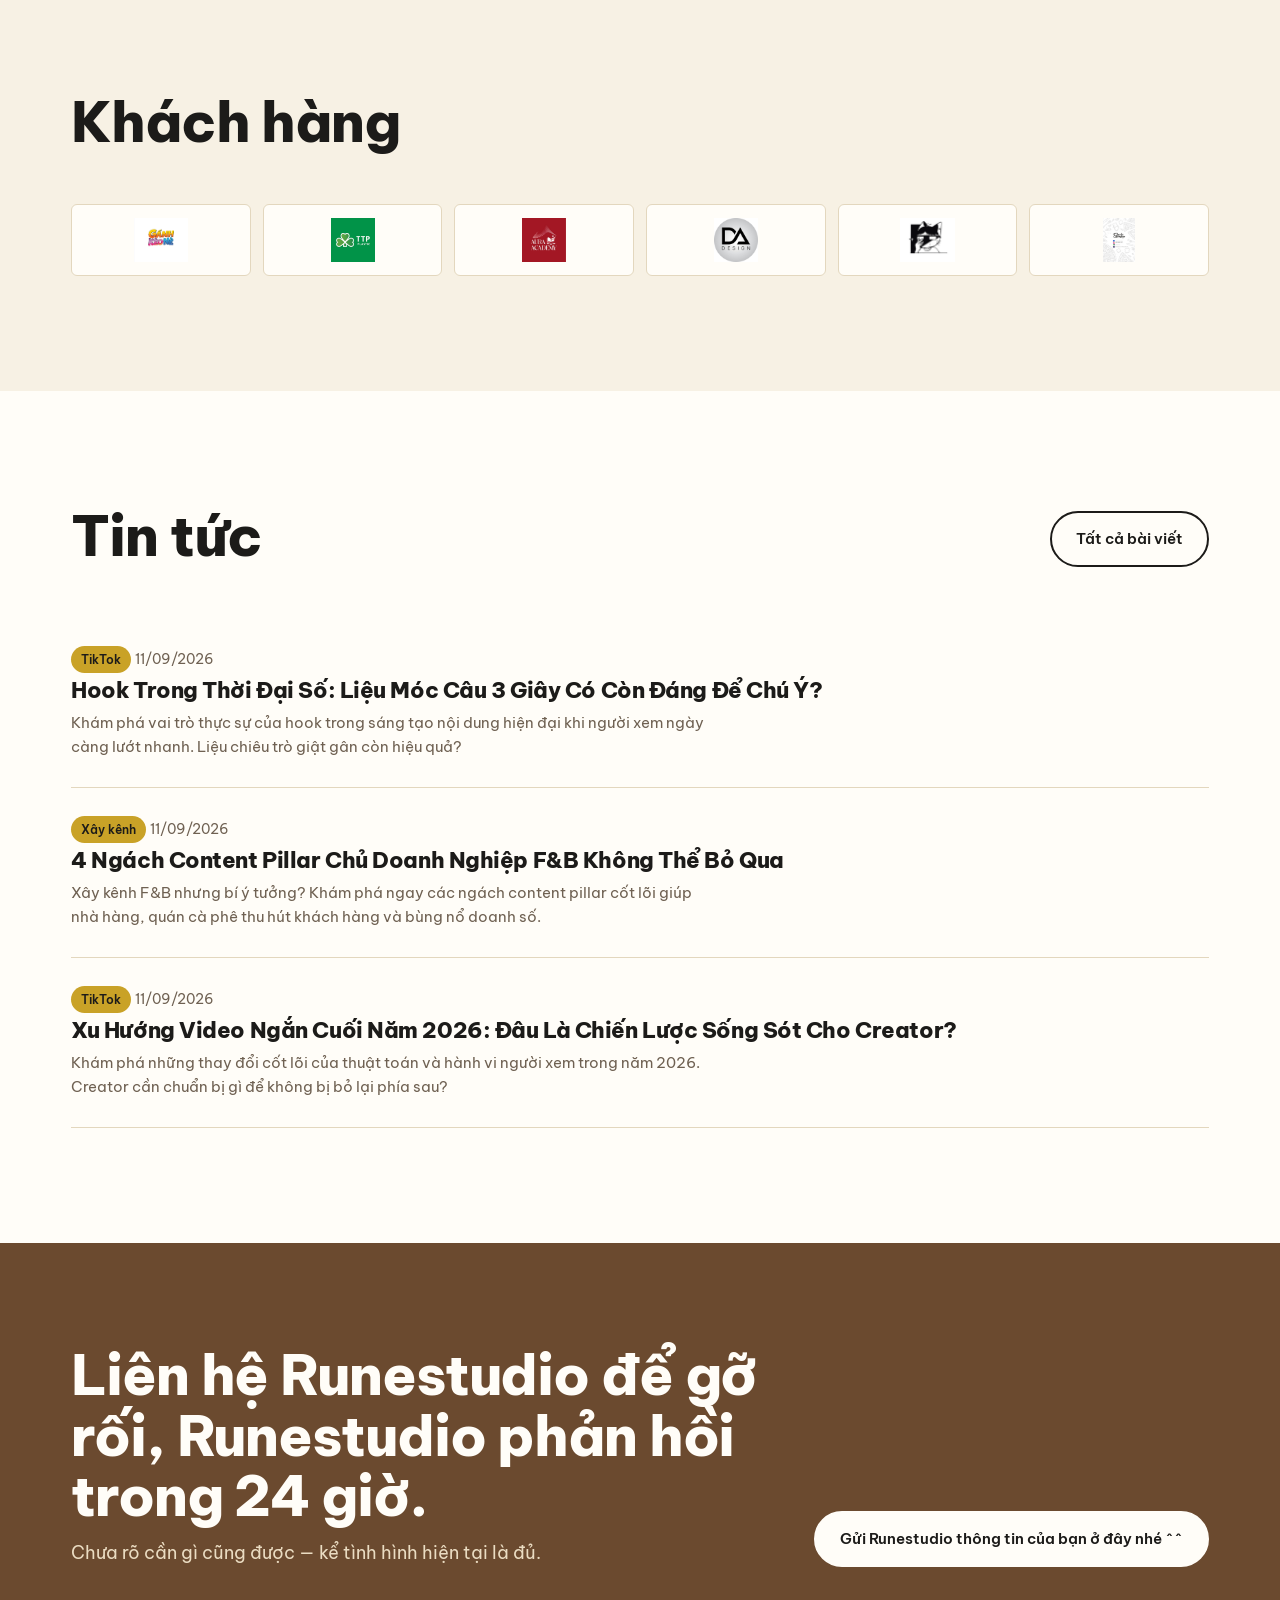
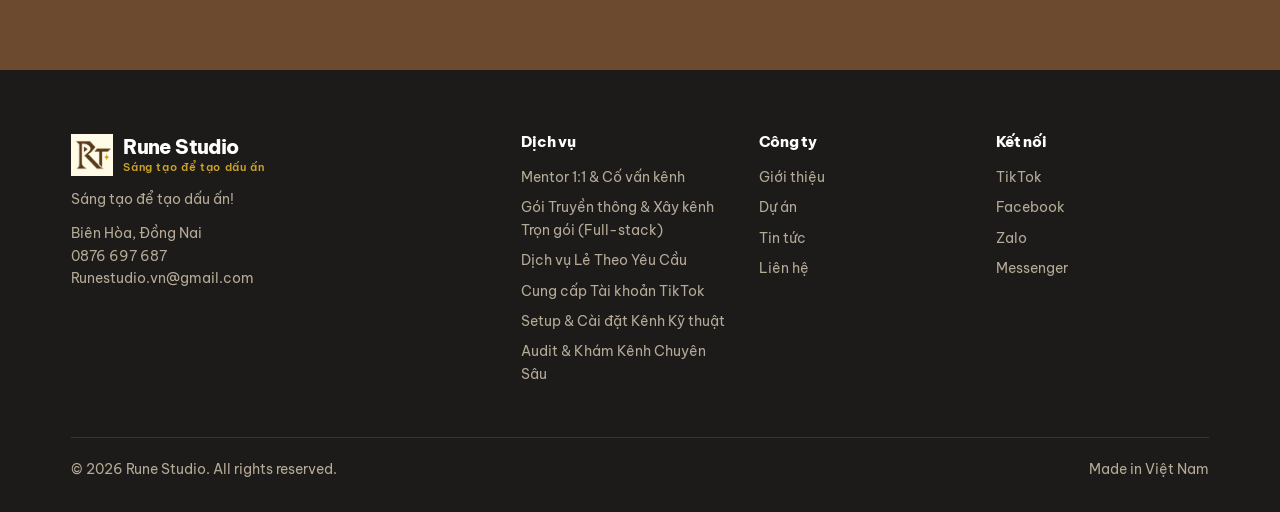
==== commit 47189158: "Add files via upload" ====
--- a/index.html
+++ b/index.html
@@ -84,11 +84,6 @@
   <div class="gallery" id="h-gallery"></div>
 </div></section>
 
-<section class="section" id="case-studies"><div class="wrap">
-  <div class="head"><h2 id="h-case-title"></h2></div>
-  <div class="grid grid-2" id="h-cases"></div>
-</div></section>
-
 <section class="section section--white" id="numbers"><div class="wrap">
   <div class="numbers" id="h-numbers"></div>
 </div></section>
--- a/css/style.css
+++ b/css/style.css
@@ -63,7 +63,8 @@
 .btn-row{display:flex;gap:12px;flex-wrap:wrap}
 
 /* ---------- Header ---------- */
-.header{position:sticky;top:0;z-index:50;background:rgba(245,246,248,.85);backdrop-filter:blur(12px);border-bottom:1px solid var(--mist)}
+#header{position:sticky;top:0;z-index:60}
+.header{background:rgba(247,241,228,.92);backdrop-filter:blur(12px);border-bottom:1px solid var(--mist)}
 .header .wrap{display:flex;align-items:center;justify-content:space-between;height:76px;position:relative}
 .logo{font-weight:800;font-size:22px;letter-spacing:-.04em;display:flex;align-items:center;gap:8px}
 .logo > i{width:12px;height:12px;background:var(--signal);border-radius:2px;transform:rotate(45deg);flex:none}
@@ -379,3 +380,17 @@
 .row h3 a{text-decoration:none}
 .row h3 a:hover{color:var(--signal)}
 .card--link[data-href]:hover{box-shadow:0 12px 30px rgba(60,40,20,.10)}
+
+/* ---------- Nút lên đầu trang ---------- */
+.totop{position:fixed;right:16px;bottom:20px;z-index:75;width:48px;height:48px;border:2px solid var(--paper);border-radius:50%;background:var(--ink);color:#fff;display:flex;align-items:center;justify-content:center;cursor:pointer;box-shadow:0 6px 18px rgba(0,0,0,.28);opacity:0;visibility:hidden;transform:translateY(10px);transition:opacity .2s,transform .2s,visibility .2s;padding:0}
+.totop.is-on{opacity:1;visibility:visible;transform:none}
+.totop svg{width:22px;height:22px}
+.totop:hover{transform:scale(1.08)}
+@media (max-width:900px){.totop{right:10px;bottom:14px;width:42px;height:42px}.totop svg{width:19px;height:19px}}
+
+/* video TikTok nhúng ở trang chủ */
+.tt-embed{position:relative;aspect-ratio:9/16;border-radius:var(--r);overflow:hidden;background:var(--ink)}
+.tt-embed iframe{position:absolute;inset:0;width:100%;height:100%;border:0}
+
+/* bài tin tức không còn ảnh */
+.post--notext{grid-template-columns:1fr}
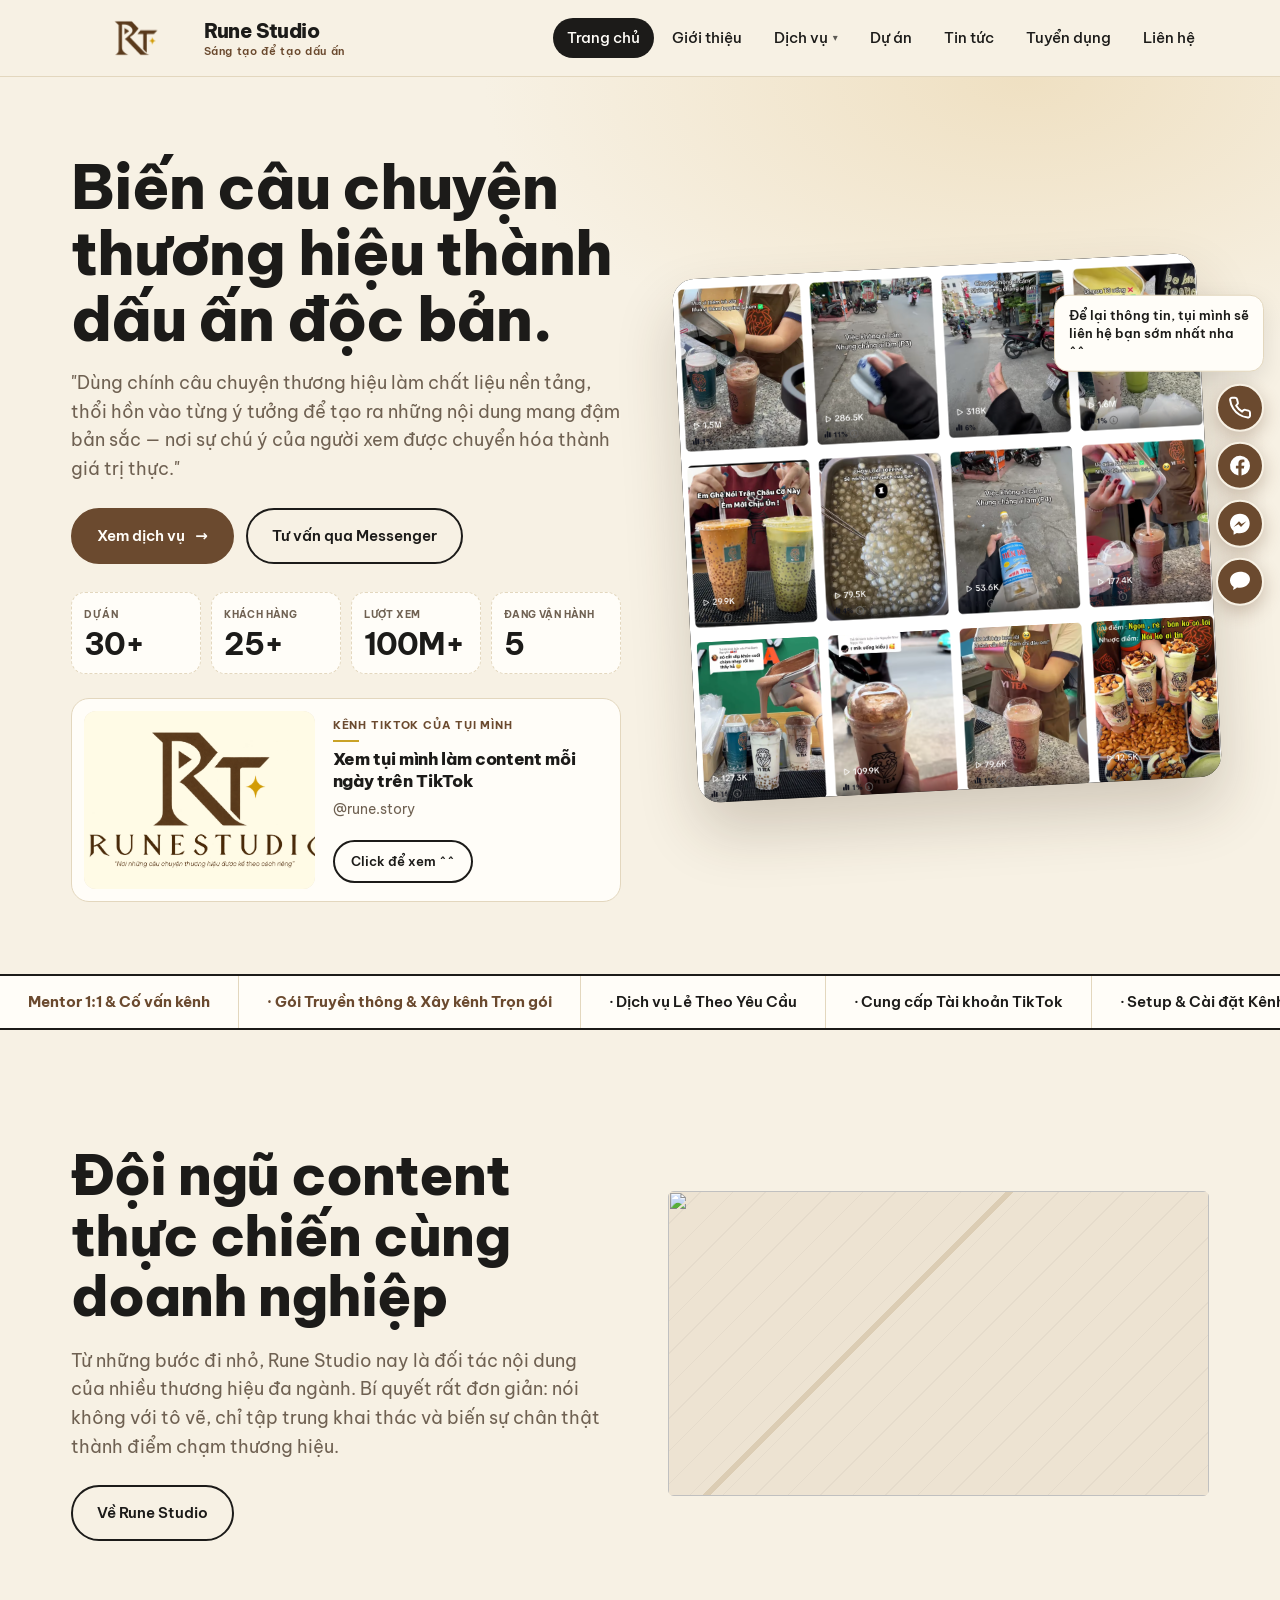
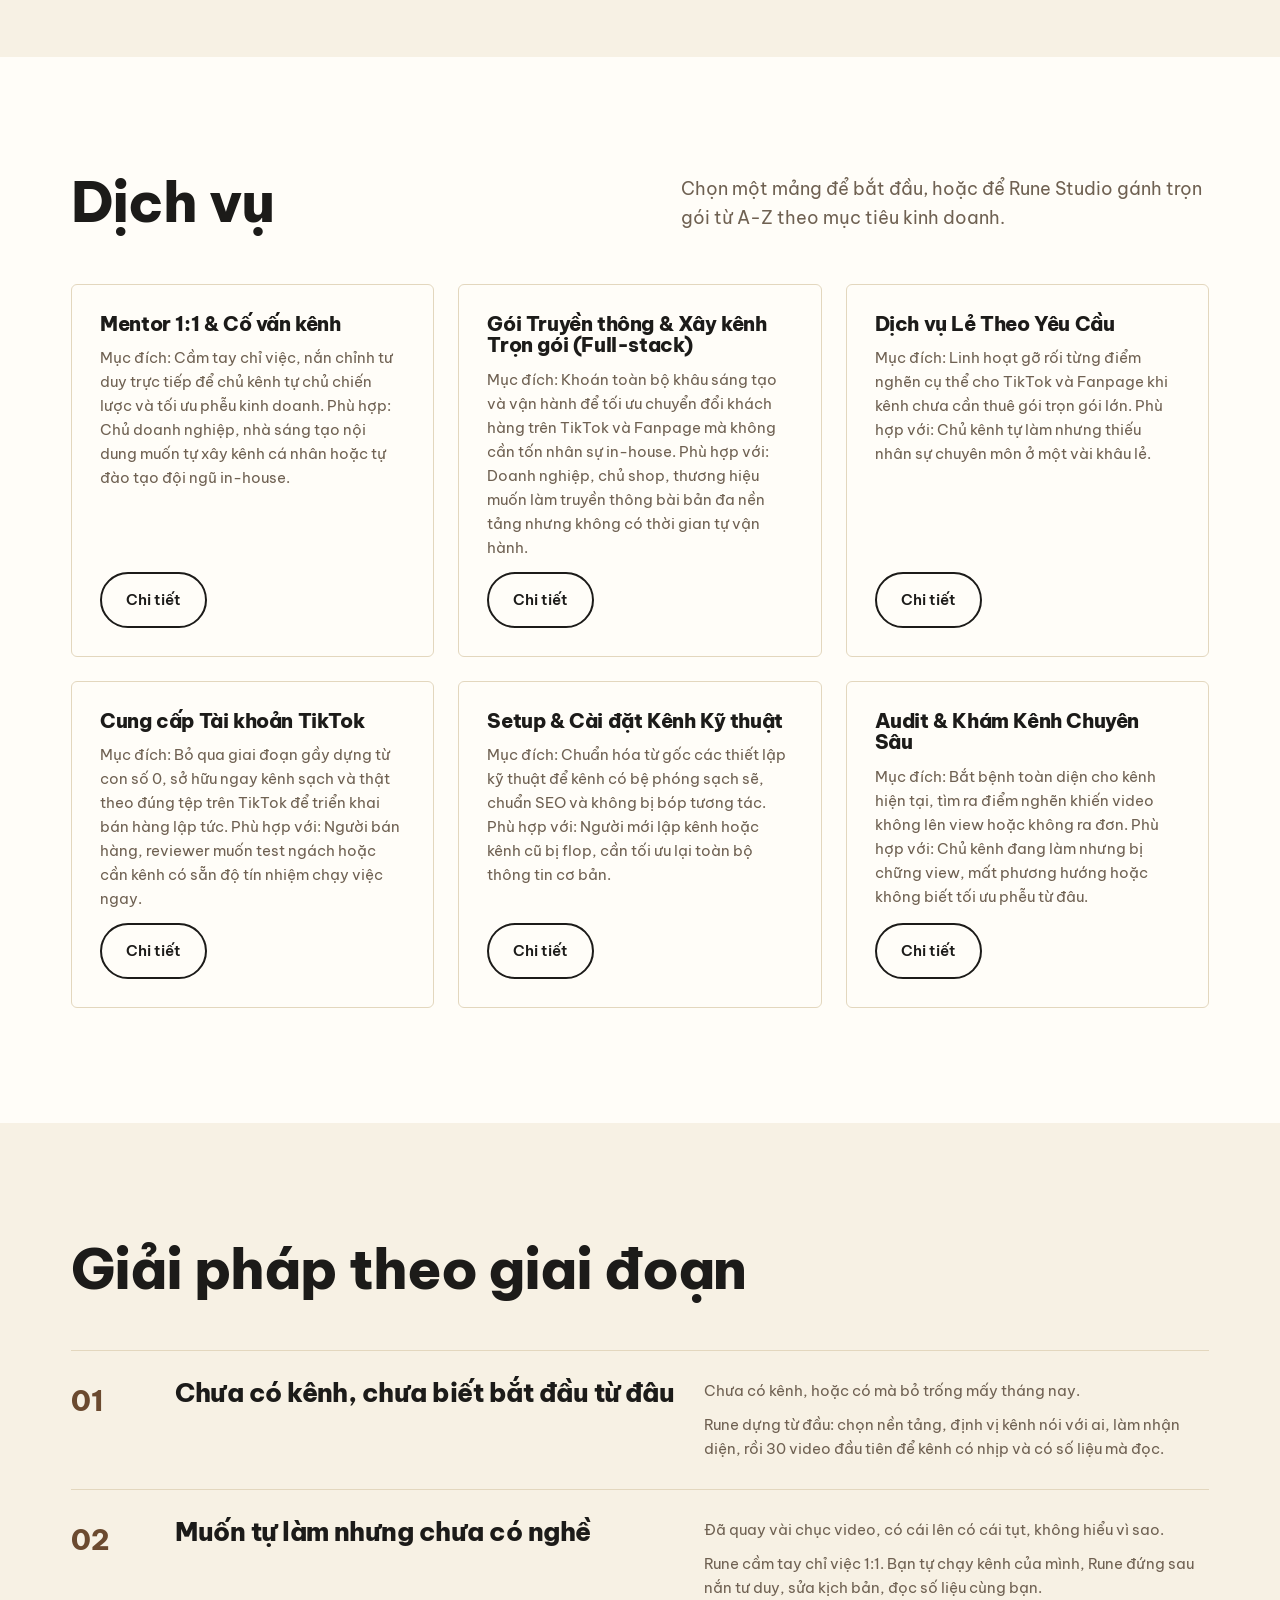
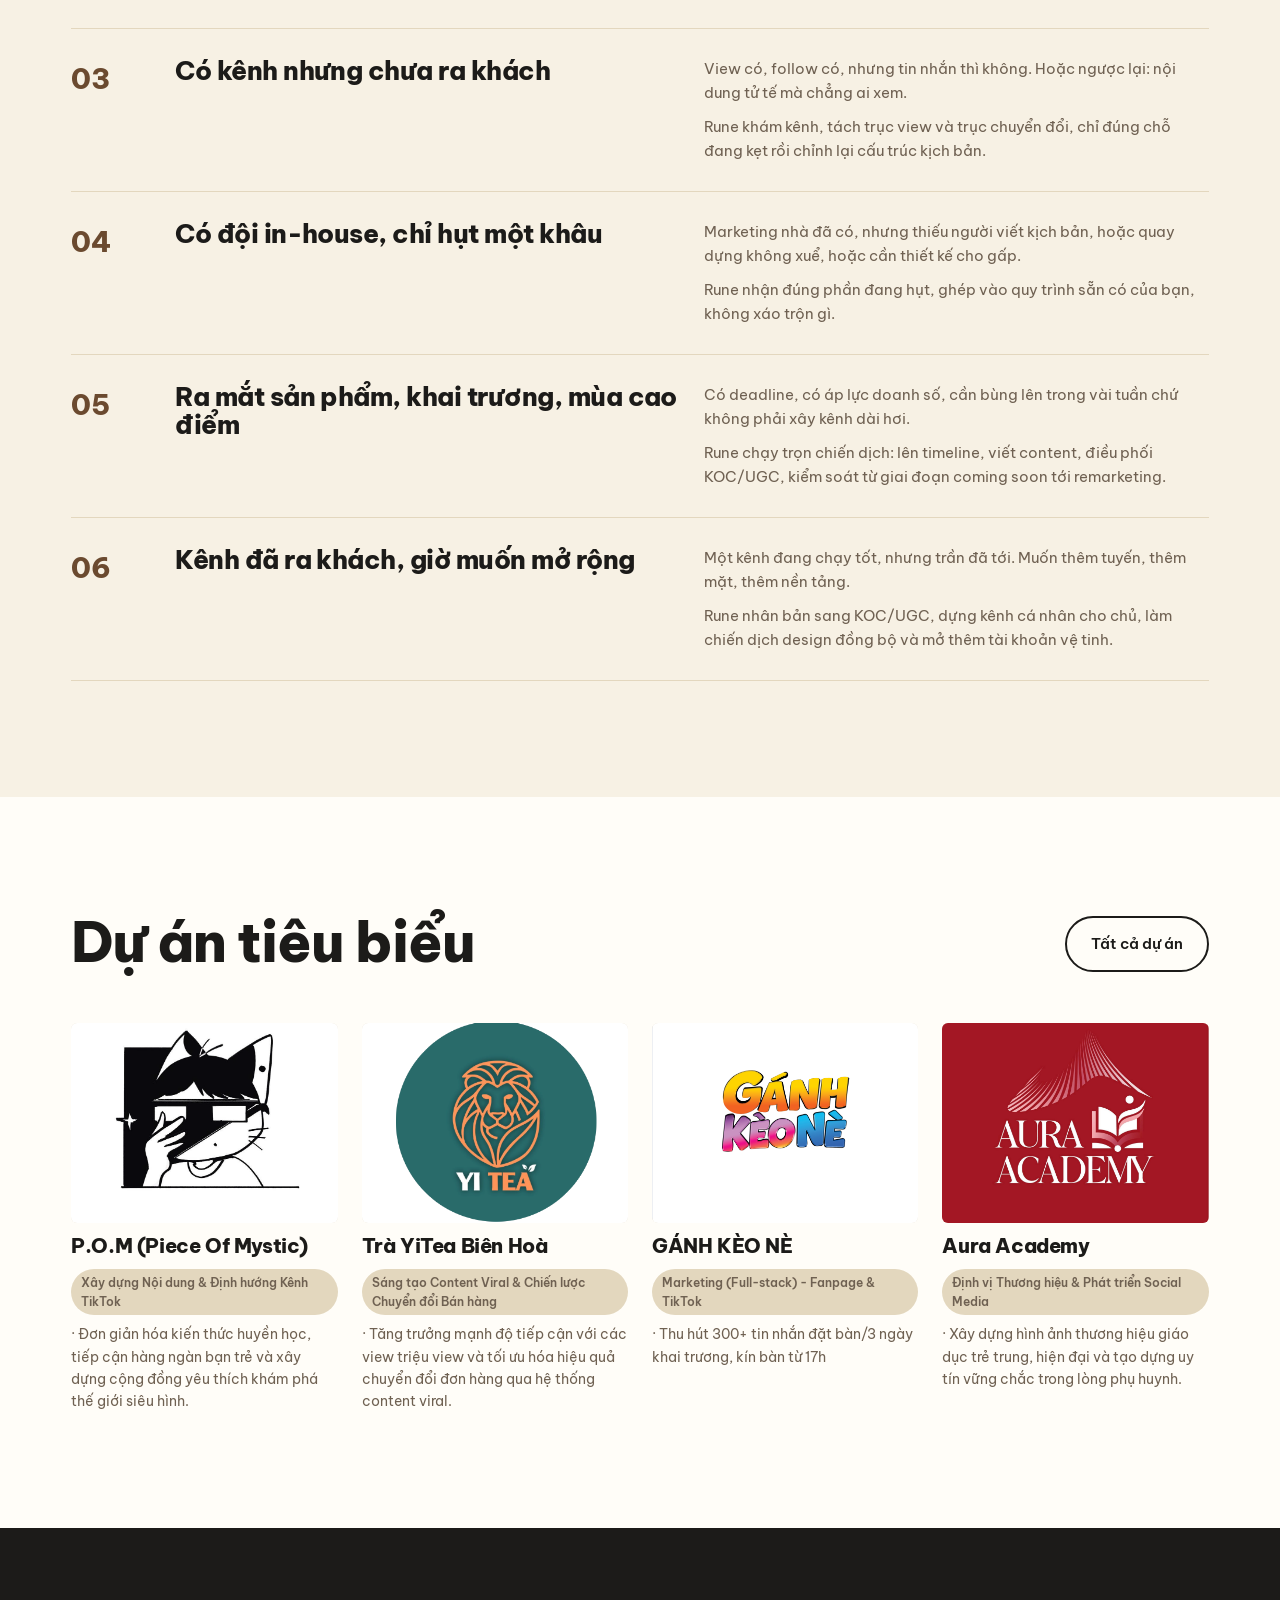
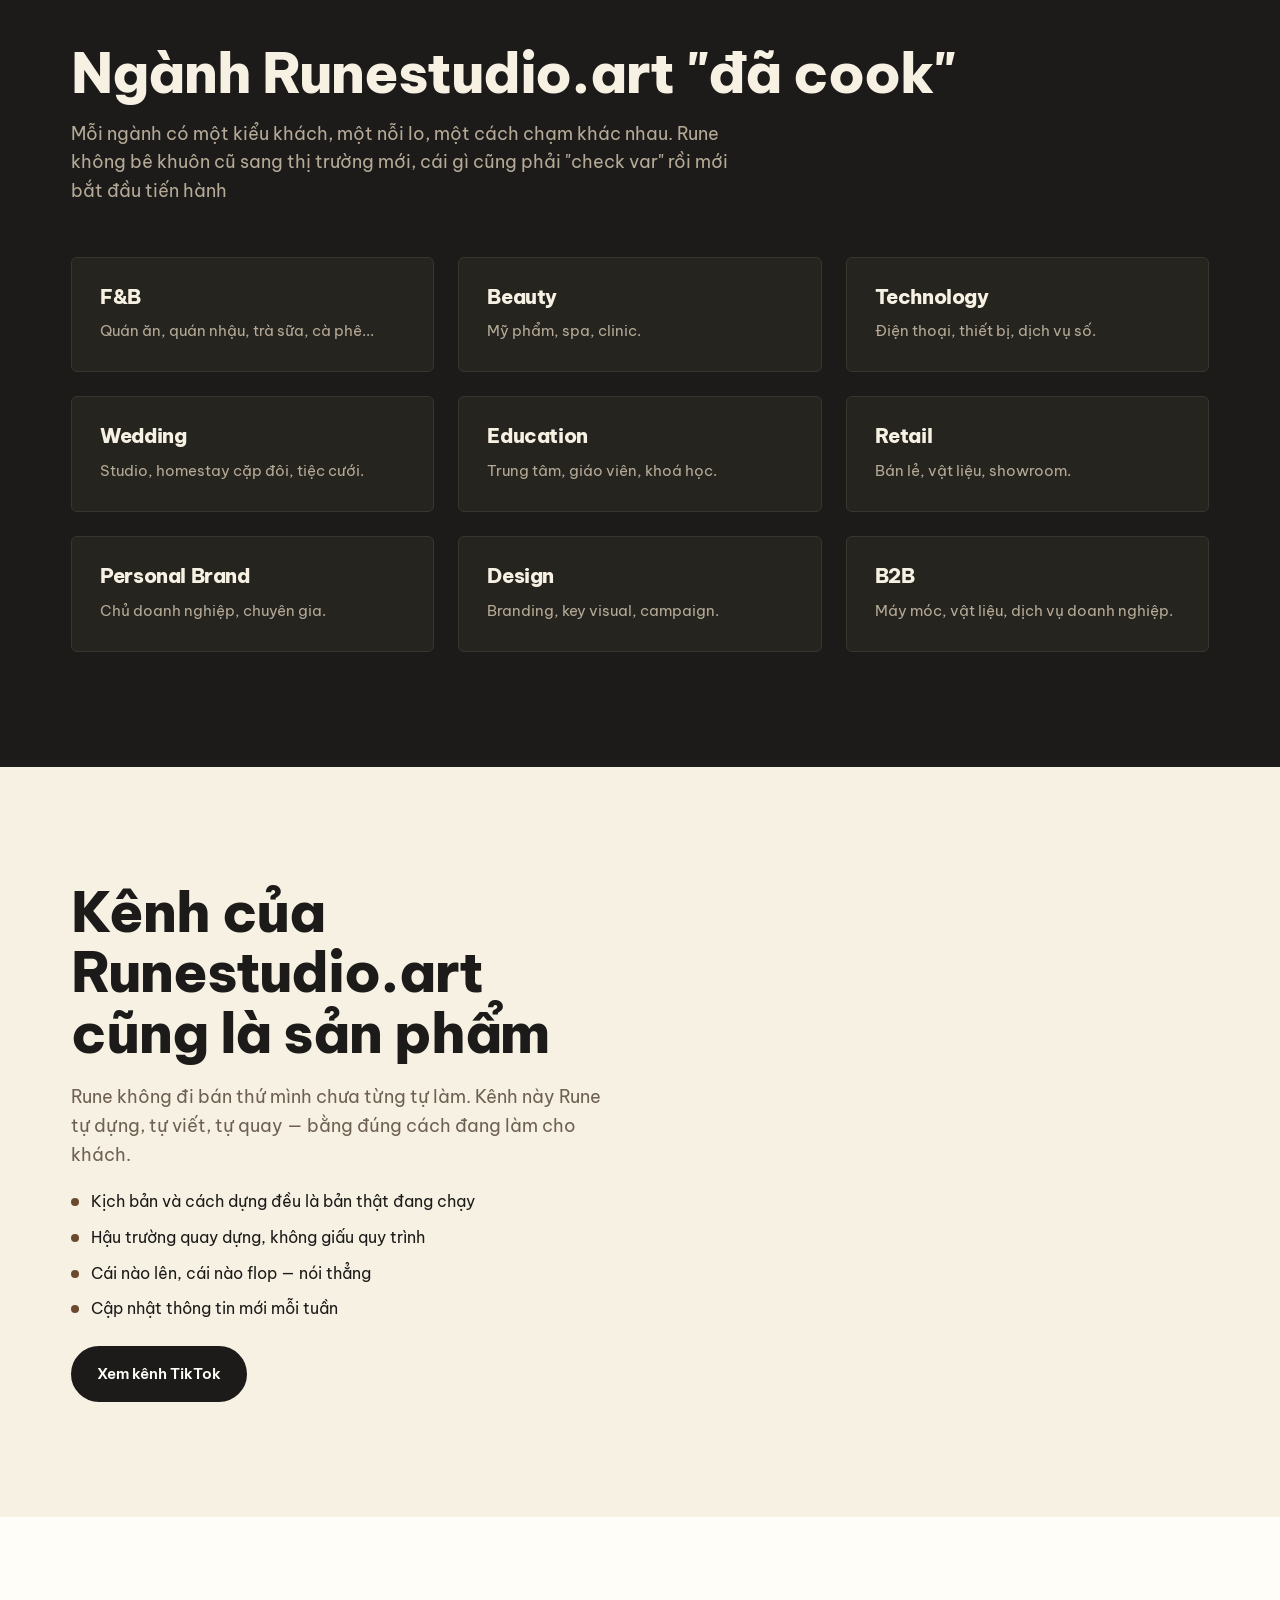
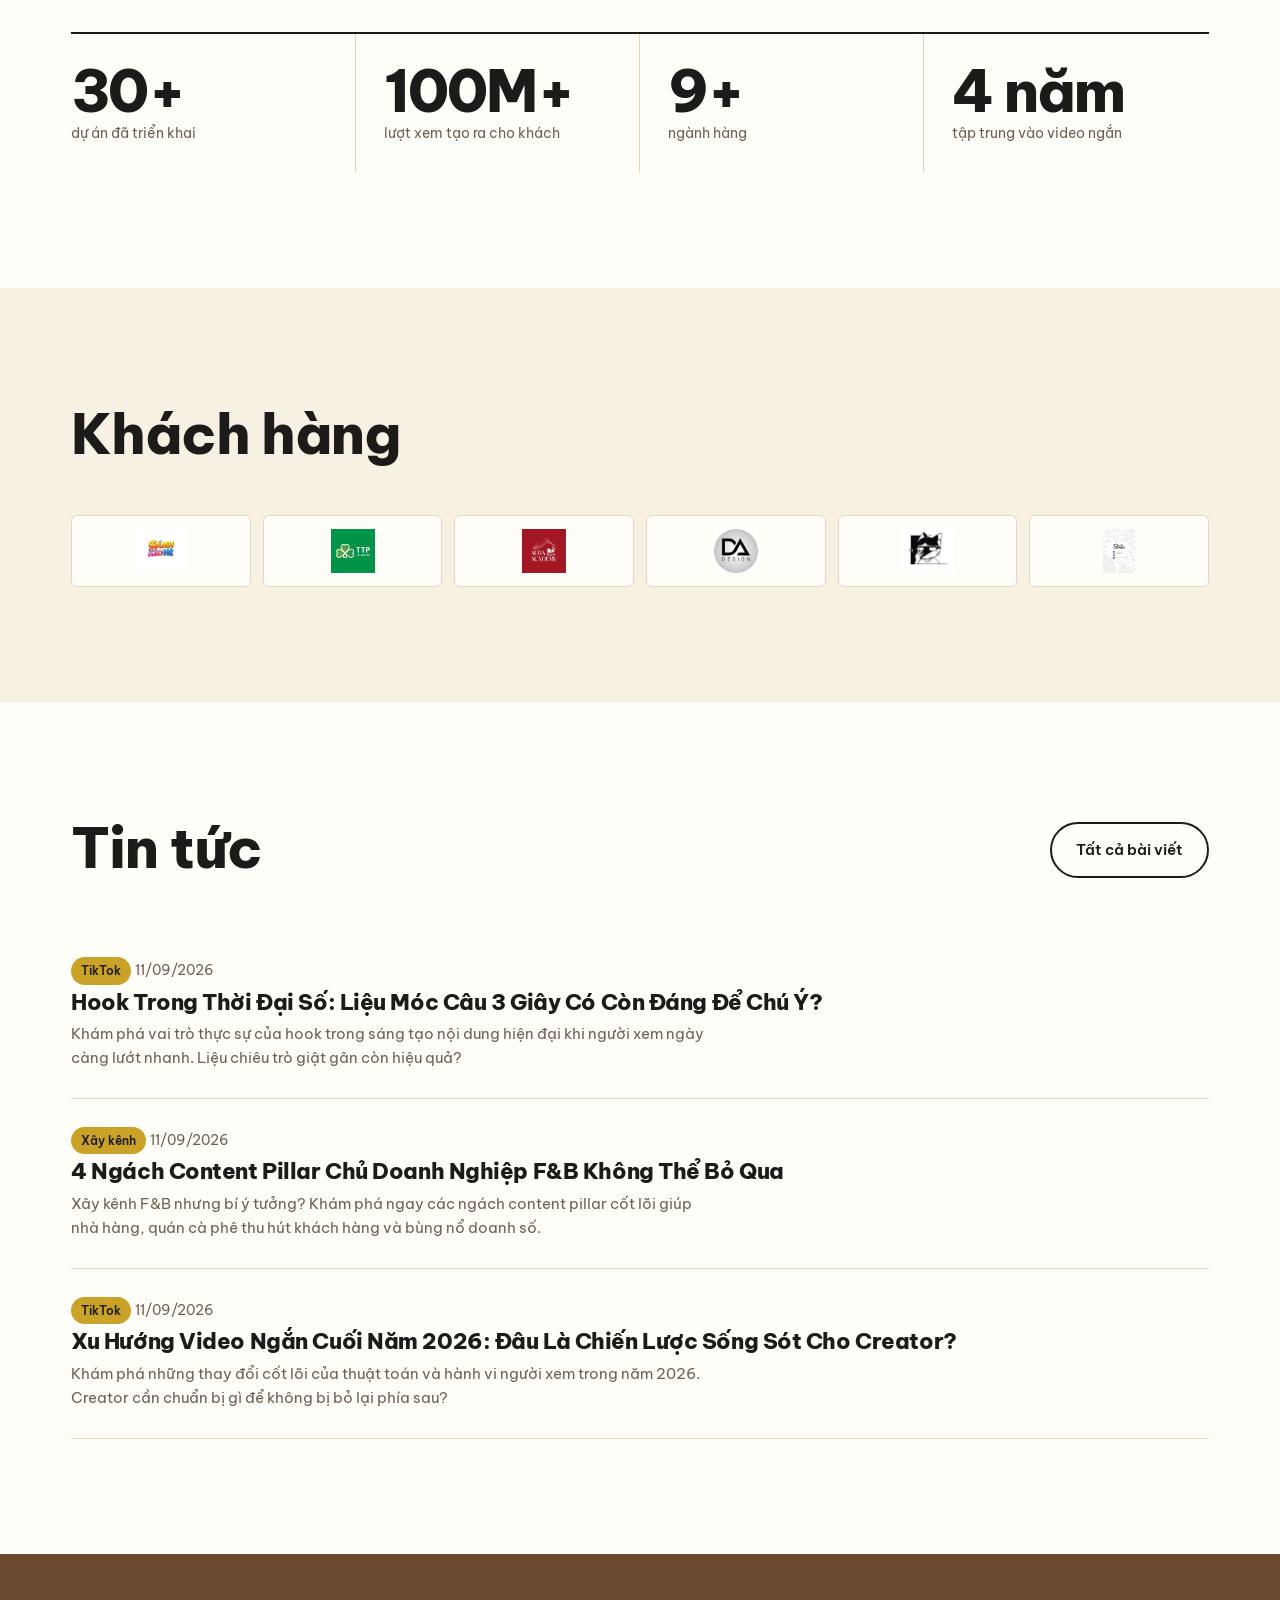
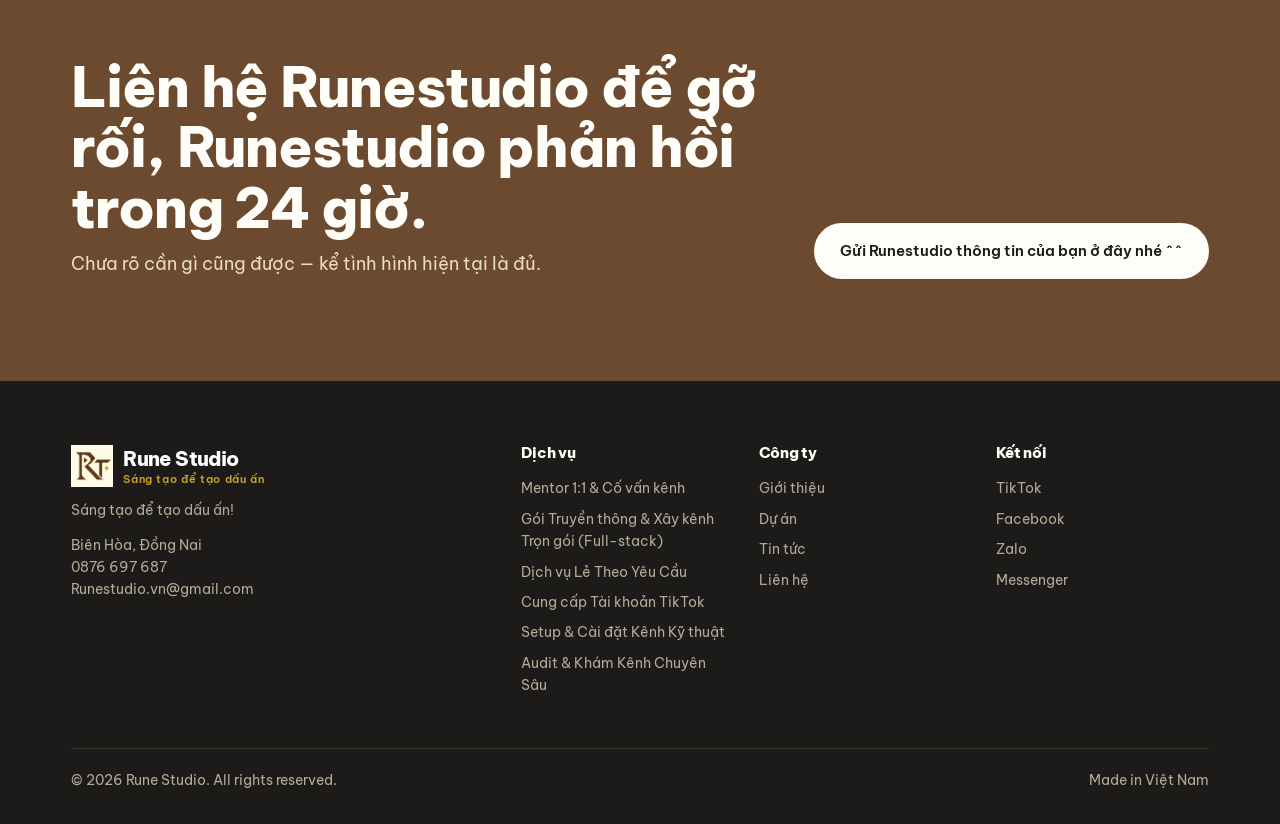
==== commit 9790475b: "Add files via upload" ====
--- a/index.html
+++ b/index.html
@@ -12,6 +12,7 @@
 <meta property="og:image" content="https://runestudio.art/assets/uploads/share.jpg">
 <meta name="twitter:card" content="summary_large_image">
 <link rel="canonical" href="https://runestudio.art/">
+<script>document.documentElement.classList.add('rs-boot');setTimeout(function(){document.documentElement.classList.remove('rs-boot')},2500);</script>
 <link rel="stylesheet" href="css/style.css">
 </head>
 <body>
@@ -106,6 +107,6 @@
 <div id="footer"></div>
 <script src="js/layout.js"></script>
 <script src="js/main.js"></script>
-<script>SITE_READY.then(async()=>{renderPageText();renderHero();await renderHome();renderServiceCards("#home-services");renderProjects("#featured",{featured:true,limit:(window.HOME&&Number(window.HOME.projects_limit))||8});renderPosts("#home-posts",3);});</script>
+<script>SITE_READY.then(async()=>{renderPageText();renderHero();await renderHome();renderServiceCards("#home-services");renderProjects("#featured",{featured:true,limit:(window.HOME&&Number(window.HOME.projects_limit))||8});renderPosts("#home-posts",3);}).finally(()=>rsReady());</script>
 </body>
 </html>
--- a/css/style.css
+++ b/css/style.css
@@ -18,6 +18,8 @@
   --r:6px;
 }
 *{box-sizing:border-box;margin:0;padding:0}
+html.rs-boot body{opacity:0}
+body{opacity:1;transition:opacity .18s ease}
 html{scroll-behavior:smooth}
 @media (prefers-reduced-motion:reduce){html{scroll-behavior:auto}*{animation:none!important;transition:none!important}}
 body{font-family:var(--font);color:var(--ink);background:var(--paper);line-height:1.6;font-size:16px;-webkit-font-smoothing:antialiased}
@@ -146,9 +148,6 @@
 @media (max-width:760px){.gallery{grid-template-columns:repeat(2,1fr)}}
 
 /* ---------- Team ---------- */
-.member .ph{aspect-ratio:3/4}
-.member h4{margin-top:12px}
-.member span{color:var(--smoke);font-size:14px}
 
 /* ---------- Insight ---------- */
 .post{display:grid;grid-template-columns:200px 1fr;gap:24px;padding:28px 0;border-bottom:1px solid var(--mist)}
@@ -394,3 +393,27 @@
 
 /* bài tin tức không còn ảnh */
 .post--notext{grid-template-columns:1fr}
+
+
+
+/* ---------- Đội ngũ (trang Giới thiệu) ---------- */
+#ab-team{display:flex!important;flex-wrap:wrap;justify-content:center;gap:28px 24px}
+.member{text-align:center;width:170px;flex:0 0 auto}
+.member .ph{aspect-ratio:3/4!important;width:100%;border-radius:12px;align-items:flex-end}
+.member .ph img{aspect-ratio:3/4;object-fit:cover}
+.member h4{margin-top:12px;font-size:16px;font-weight:700}
+@media (max-width:900px){#ab-team{gap:24px 20px}.member{width:150px}}
+@media (max-width:600px){#ab-team{gap:20px 16px}.member{width:calc(50% - 8px);max-width:150px}}
+
+/* Khối 2 cột khi không có ảnh -> 1 cột */
+.two--solo{grid-template-columns:1fr!important}
+.two--solo .prose,.two--solo .lead{max-width:64ch}
+
+/* ---------- Không có ảnh thì không chừa chỗ ---------- */
+.project.no-img .ph{display:none}
+.member.no-img{width:auto;min-width:120px}
+.member.no-img h4{margin-top:0;padding:14px 18px;background:var(--white);border:1px solid var(--mist);border-radius:12px}
+.highlight.no-img{grid-template-columns:1fr}
+.hero2--solo{grid-template-columns:1fr}
+.hero2--solo h1{max-width:18ch}
+.clients img{max-height:44px;width:auto}
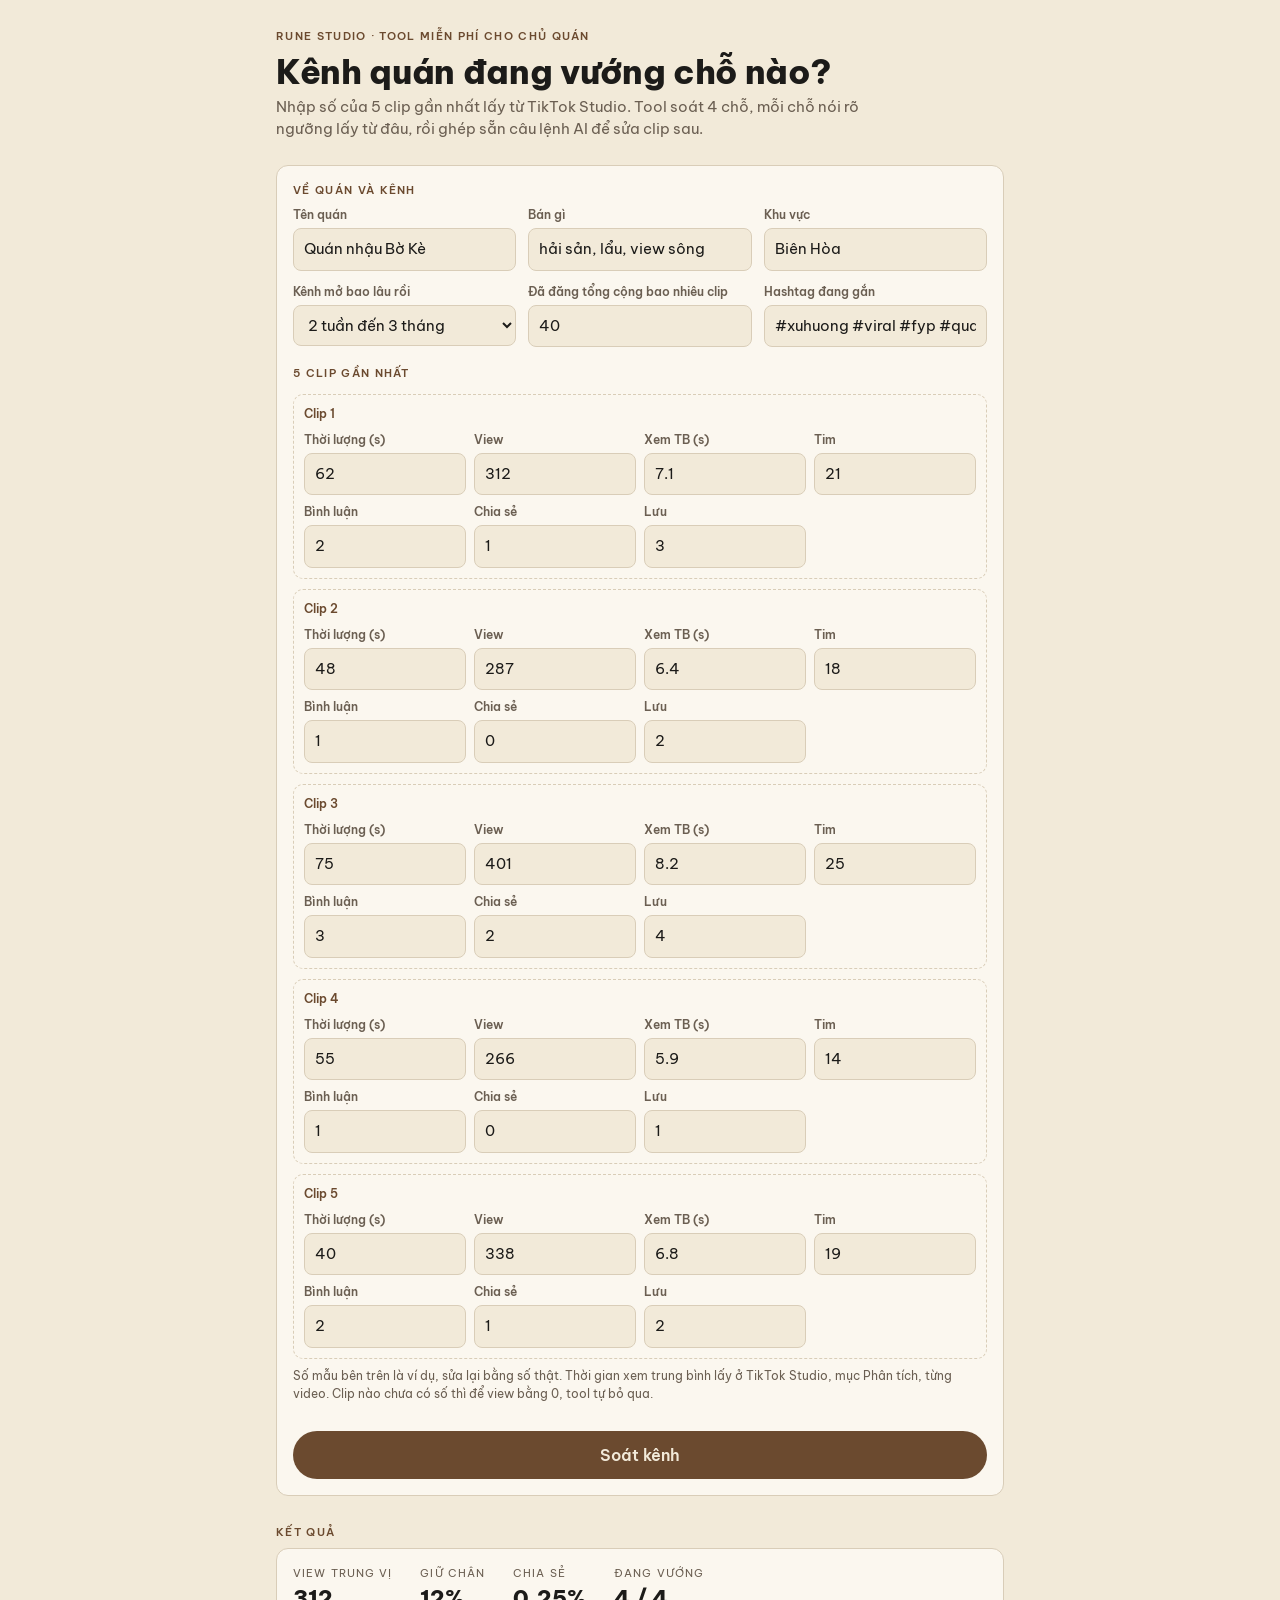
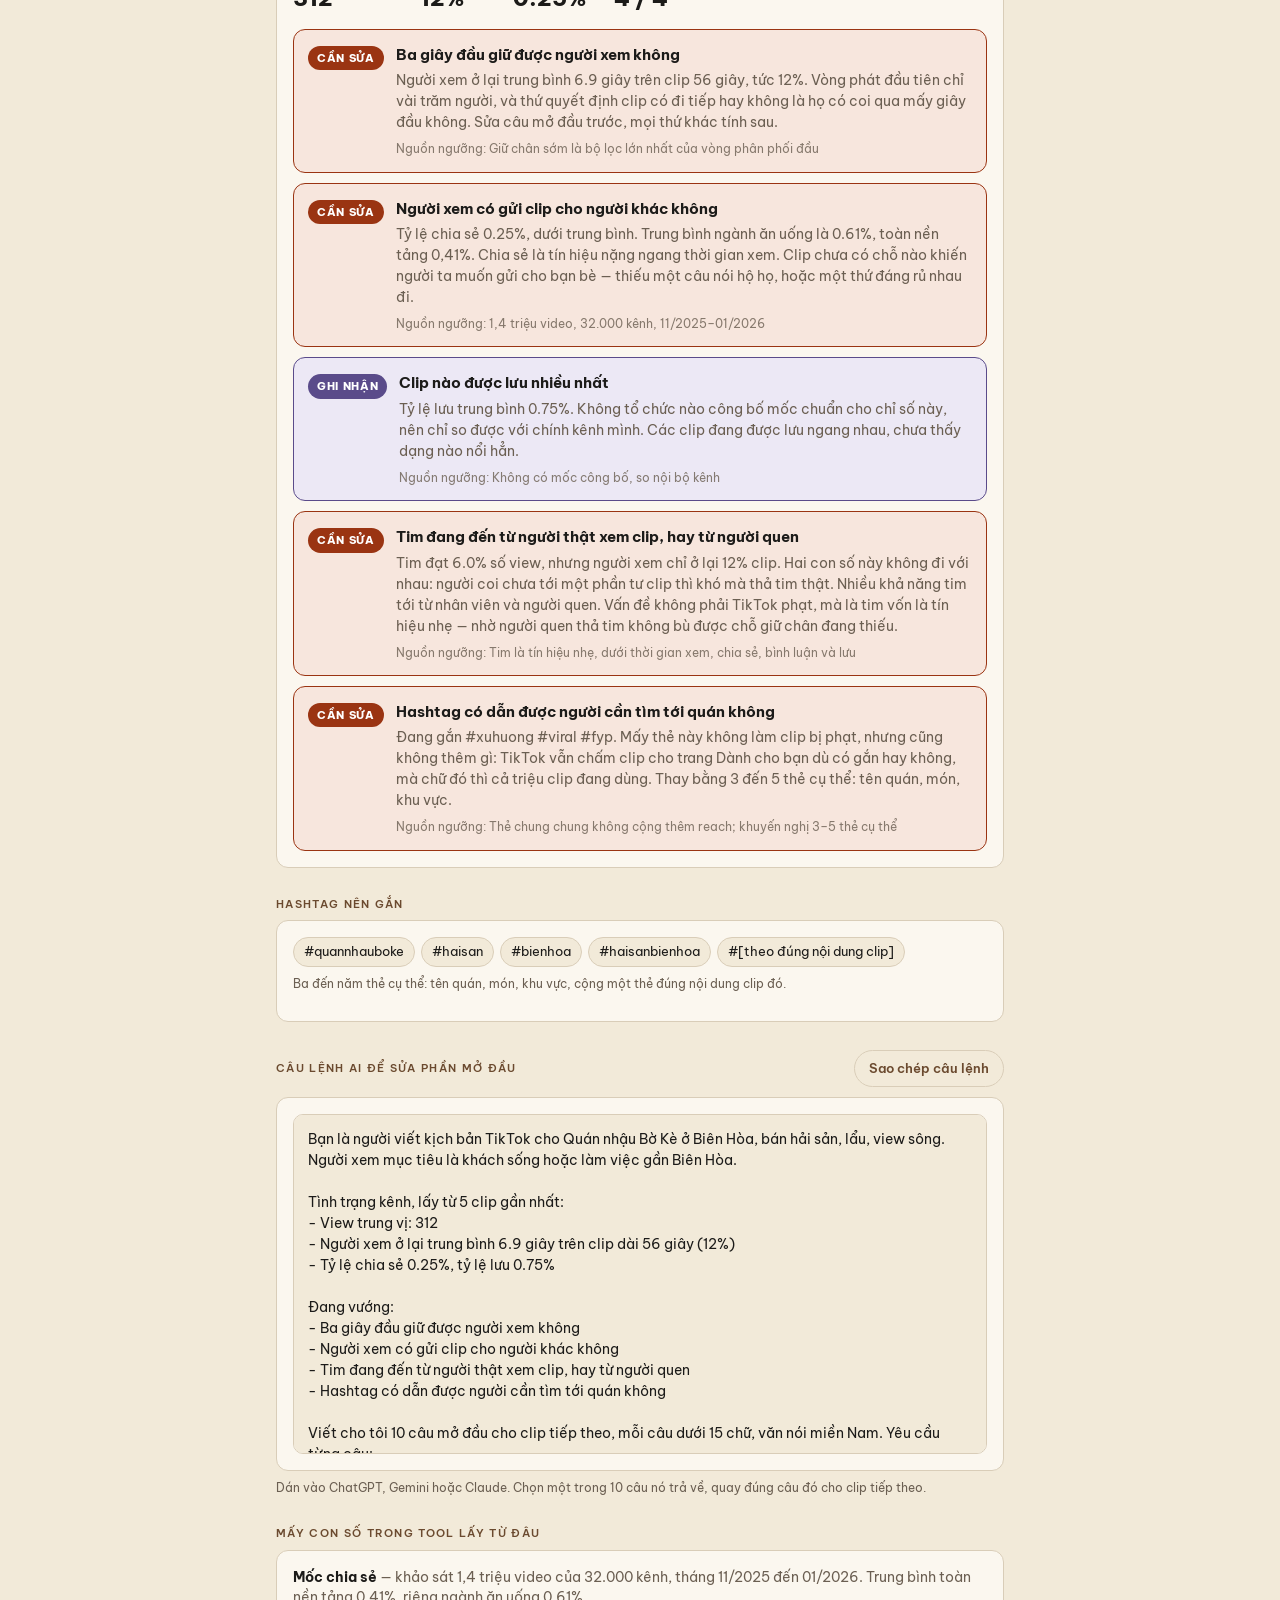
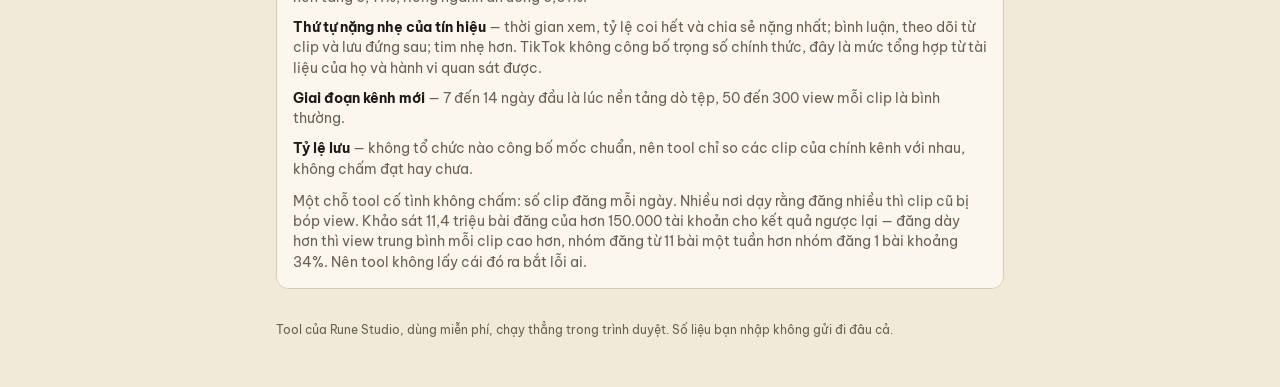
==== commit c3d10738: "Add files via upload" ====
--- a/index.html
+++ b/index.html
@@ -1,112 +1,474 @@
-<!DOCTYPE html>
+<!doctype html>
 <html lang="vi">
 <head>
-<meta charset="UTF-8">
-<meta name="viewport" content="width=device-width, initial-scale=1">
-<title>Rune Studio — Sáng tạo để tạo dấu ấn</title>
-<meta name="description" content="Nơi những câu chuyện thương hiệu được kể theo cách riêng.">
+<meta charset="utf-8">
+<meta name="viewport" content="width=device-width, initial-scale=1, viewport-fit=cover">
+<title>Soát Kênh Quán</title>
+<meta name="description" content="Nhập số 5 clip gần nhất, biết kênh quán đang vướng chỗ nào và nhận câu lệnh AI sửa phần mở đầu. Tool miễn phí của Rune Studio.">
+<meta property="og:title" content="Soát Kênh Quán – Rune Studio">
+<meta property="og:description" content="Kênh quán đang vướng chỗ nào? Nhập số 5 clip gần nhất là biết.">
 <meta property="og:type" content="website">
-<meta property="og:site_name" content="Rune Studio">
-<meta property="og:title" content="Rune Studio — Sáng tạo để tạo dấu ấn">
-<meta property="og:description" content="Nơi những câu chuyện thương hiệu được kể theo cách riêng.">
-<meta property="og:image" content="https://runestudio.art/assets/uploads/share.jpg">
-<meta name="twitter:card" content="summary_large_image">
-<link rel="canonical" href="https://runestudio.art/">
-<script>document.documentElement.classList.add('rs-boot');setTimeout(function(){document.documentElement.classList.remove('rs-boot')},2500);</script>
-<link rel="stylesheet" href="css/style.css">
+<link rel="stylesheet" href="https://fonts.googleapis.com/css2?family=Be+Vietnam+Pro:wght@400;600;800&display=swap">
+<style>
+
+:root{
+  --bg:#F2EAD9; --paper:#FBF7EF; --fg:#1C1B19; --muted:#6B5F52;
+  --line:#D9CDB8; --accent:#6B4A2F; --gold:#C9A227;
+  --bad:#9A3412; --bad-bg:#F7E6DD; --ok:#2E6B3F; --ok-bg:#E1EFE3;
+  --info:#5A4B8A; --info-bg:#ECE8F5;
+  --font:"Be Vietnam Pro",system-ui,-apple-system,"Segoe UI",Roboto,sans-serif;
+}
+@media (prefers-color-scheme:dark){:root:not([data-theme="light"]){
+  --bg:#1C1B19; --paper:#26231F; --fg:#F2EAD9; --muted:#B8AB98; --line:#3B362F;
+  --accent:#D9B98F; --gold:#E0BC4A; --bad:#E59A7C; --bad-bg:#36211A;
+  --ok:#8FD0A0; --ok-bg:#1E3324; --info:#B3A6DC; --info-bg:#24203A; color-scheme:dark}}
+:root[data-theme="dark"]{
+  --bg:#1C1B19; --paper:#26231F; --fg:#F2EAD9; --muted:#B8AB98; --line:#3B362F;
+  --accent:#D9B98F; --gold:#E0BC4A; --bad:#E59A7C; --bad-bg:#36211A;
+  --ok:#8FD0A0; --ok-bg:#1E3324; --info:#B3A6DC; --info-bg:#24203A; color-scheme:dark}
+*{box-sizing:border-box}
+body{margin:0;background:var(--bg);color:var(--fg);font-family:var(--font);font-size:15px;line-height:1.5}
+.wrap{max-width:760px;margin:0 auto;padding-block:28px 48px;
+  padding-left:max(16px,env(safe-area-inset-left,0px));padding-right:max(16px,env(safe-area-inset-right,0px))}
+h1{font-size:clamp(26px,5vw,34px);font-weight:800;line-height:1.1;margin:0 0 6px;text-wrap:balance;letter-spacing:-.01em}
+.sub{color:var(--muted);margin:0 0 24px;max-width:62ch}
+.eyebrow{font-size:11px;font-weight:600;letter-spacing:.12em;text-transform:uppercase;color:var(--accent);margin:0 0 8px}
+section{margin-bottom:28px}
+.card{background:var(--paper);border:1px solid var(--line);border-radius:12px;padding:16px}
+label{display:block;font-size:12px;font-weight:600;color:var(--muted);margin-bottom:4px}
+input,select{width:100%;font:inherit;font-size:15px;padding:9px 10px;border:1px solid var(--line);
+  border-radius:8px;background:var(--bg);color:var(--fg);min-width:0}
+input:focus,select:focus,button:focus{outline:2px solid var(--gold);outline-offset:1px}
+.grid{display:grid;gap:12px;grid-template-columns:repeat(auto-fit,minmax(170px,1fr))}
+.clips{display:grid;gap:10px;margin-top:12px}
+.clip{display:grid;gap:8px;grid-template-columns:repeat(4,minmax(0,1fr));align-items:end;
+  padding:10px;border:1px dashed var(--line);border-radius:10px}
+.clip .n{grid-column:1/-1;font-size:12px;font-weight:600;color:var(--accent)}
+@media (max-width:480px){.clip{grid-template-columns:repeat(2,minmax(0,1fr))}}
+input[type=number]{font-variant-numeric:tabular-nums}
+button{font:inherit;font-weight:600;cursor:pointer;border-radius:999px;border:1px solid transparent;padding:11px 20px}
+.primary{background:var(--accent);color:var(--bg);font-size:16px;width:100%;margin-top:16px}
+.ghost{background:transparent;color:var(--accent);border-color:var(--line);padding:8px 14px;font-size:13px}
+.verdicts{display:grid;gap:10px}
+.v{display:grid;grid-template-columns:auto 1fr;gap:12px;align-items:start;padding:14px;
+  border-radius:12px;border:1px solid var(--line);background:var(--paper)}
+.v.bad{background:var(--bad-bg);border-color:var(--bad)}
+.v.ok{background:var(--ok-bg);border-color:var(--ok)}
+.v.info{background:var(--info-bg);border-color:var(--info)}
+.pill{font-size:11px;font-weight:800;letter-spacing:.06em;text-transform:uppercase;padding:4px 9px;
+  border-radius:999px;white-space:nowrap;margin-top:2px}
+.bad .pill{background:var(--bad);color:#fff}
+.ok .pill{background:var(--ok);color:#fff}
+.info .pill{background:var(--info);color:#fff}
+.v h3{margin:0 0 4px;font-size:15px}
+.v p{margin:0;color:var(--muted);font-size:14px}
+.v p b{color:var(--fg)}
+.v .src{display:block;margin-top:7px;font-size:11.5px;color:var(--muted);opacity:.8;font-style:normal}
+.summary{display:flex;flex-wrap:wrap;gap:16px 28px;margin-bottom:14px;font-variant-numeric:tabular-nums}
+.summary div{min-width:0}
+.summary .k{font-size:11px;letter-spacing:.1em;text-transform:uppercase;color:var(--muted)}
+.summary .val{font-size:22px;font-weight:800}
+pre{white-space:pre-wrap;word-break:break-word;font:inherit;font-size:14px;margin:0;padding:14px;
+  background:var(--bg);border:1px solid var(--line);border-radius:10px;max-height:340px;overflow:auto}
+.row{display:flex;flex-wrap:wrap;gap:10px;align-items:center;justify-content:space-between;margin-bottom:10px}
+.note{font-size:12px;color:var(--muted);margin-top:8px}
+.tags{display:flex;flex-wrap:wrap;gap:6px}
+.tag{font-size:13px;padding:4px 10px;border-radius:999px;background:var(--bg);border:1px solid var(--line)}
+.banner{border-left:4px solid var(--gold)}
+.banner strong{display:block;margin-bottom:6px}
+.banner p{margin:0;color:var(--muted);font-size:14px}
+.src p{margin:0 0 10px;font-size:13.5px;color:var(--muted)}
+.src p b{color:var(--fg)}
+.src p:last-of-type{margin-bottom:0}
+footer{color:var(--muted);font-size:12px;margin-top:32px}
+@media (prefers-reduced-motion:no-preference){.v{transition:background .2s}}
+
+</style>
 </head>
 <body>
-<div id="header"></div>
-
-<!-- ===== HERO (nội dung sửa trong /admin → Đầu trang chủ) ===== -->
-<section class="hero2" id="hero"><div class="wrap hero2-grid">
-  <div class="hero2-left">
-    <h1 id="hero-title">Nội dung có người xem, kênh có người mua.</h1>
-    <p class="lead" id="hero-sub">Content, TikTok &amp; creative cho thương hiệu Việt.</p>
-    <div class="btn-row">
-      <a class="btn btn--signal" id="hero-btn1" href="dich-vu.html">Xem dịch vụ <span>→</span></a>
-      <a class="btn btn--ghost" id="hero-btn2" data-contact="messenger" href="#" target="_blank" rel="noopener">Tư vấn qua Messenger</a>
-    </div>
-    <div class="stats" id="hero-stats"></div>
-    <a class="highlight" id="hero-highlight" href="du-an.html">
-      <div class="ph ph--wide" id="hl-img">Ảnh</div>
-      <div class="highlight-body">
-        <span class="highlight-label" id="hl-label">Dự án mới nhất</span>
-        <h3 id="hl-title">—</h3>
-        <p class="small" id="hl-meta1"></p>
-        <p class="small" id="hl-meta2"></p>
-        <span class="btn btn--ghost btn--sm" id="hl-btn">Xem dự án</span>
+<div class="wrap">
+  <p class="eyebrow">Rune Studio · tool miễn phí cho chủ quán</p>
+  <h1>Kênh quán đang vướng chỗ nào?</h1>
+  <p class="sub">Nhập số của 5 clip gần nhất lấy từ TikTok Studio. Tool soát 4 chỗ, mỗi chỗ nói rõ ngưỡng lấy từ đâu, rồi ghép sẵn câu lệnh AI để sửa clip sau.</p>
+
+  <section class="card">
+    <p class="eyebrow">Về quán và kênh</p>
+    <div class="grid">
+      <div><label for="ten">Tên quán</label><input id="ten" value="Quán nhậu Bờ Kè"></div>
+      <div><label for="mon">Bán gì</label><input id="mon" value="hải sản, lẩu, view sông"></div>
+      <div><label for="khu">Khu vực</label><input id="khu" value="Biên Hòa"></div>
+      <div>
+        <label for="tuoi">Kênh mở bao lâu rồi</label>
+        <select id="tuoi">
+          <option value="7">Dưới 2 tuần</option>
+          <option value="45" selected>2 tuần đến 3 tháng</option>
+          <option value="180">Trên 3 tháng</option>
+        </select>
       </div>
-    </a>
-  </div>
-  <div class="hero2-right">
-    <div class="poster" id="hero-poster"><div class="ph ph--square ph--dark">Poster / key visual</div></div>
-  </div>
+      <div><label for="tongclip">Đã đăng tổng cộng bao nhiêu clip</label><input id="tongclip" type="number" min="0" step="1" value="40"></div>
+      <div><label for="tags">Hashtag đang gắn</label><input id="tags" value="#xuhuong #viral #fyp #quannhau #bienhoa"></div>
+    </div>
+
+    <p class="eyebrow" style="margin-top:18px">5 clip gần nhất</p>
+    <div class="clips" id="clips"></div>
+    <p class="note">Số mẫu bên trên là ví dụ, sửa lại bằng số thật. Thời gian xem trung bình lấy ở TikTok Studio, mục Phân tích, từng video. Clip nào chưa có số thì để view bằng 0, tool tự bỏ qua.</p>
+    <button class="primary" id="run">Soát kênh</button>
+  </section>
+
+  <section id="newbanner" hidden>
+    <div class="card banner">
+      <strong>Kênh còn mới, mấy con số dưới đây chưa nói lên nhiều.</strong>
+      <p>Tài khoản mới thường mất 7 đến 14 ngày đầu để TikTok dò xem kênh nói về cái gì và nên đưa cho ai. Trong giai đoạn đó, 50 đến 300 view mỗi clip là bình thường, không phải kênh bị lỗi. Cứ đăng đều, soát lại sau khi qua 10 clip.</p>
+    </div>
+  </section>
+
+  <section id="out" hidden>
+    <p class="eyebrow">Kết quả</p>
+    <div class="card">
+      <div class="summary">
+        <div><div class="k">View trung vị</div><div class="val" id="s-view">–</div></div>
+        <div><div class="k">Giữ chân</div><div class="val" id="s-ret">–</div></div>
+        <div><div class="k">Chia sẻ</div><div class="val" id="s-share">–</div></div>
+        <div><div class="k">Đang vướng</div><div class="val" id="s-n">–</div></div>
+      </div>
+      <div class="verdicts" id="verdicts"></div>
+    </div>
+  </section>
+
+  <section id="fix" hidden>
+    <p class="eyebrow">Hashtag nên gắn</p>
+    <div class="card">
+      <div class="tags" id="tagfix"></div>
+      <p class="note">Ba đến năm thẻ cụ thể: tên quán, món, khu vực, cộng một thẻ đúng nội dung clip đó.</p>
+    </div>
+  </section>
+
+  <section id="prompt" hidden>
+    <div class="row">
+      <p class="eyebrow" style="margin:0">Câu lệnh AI để sửa phần mở đầu</p>
+      <button class="ghost" id="copy">Sao chép câu lệnh</button>
+    </div>
+    <div class="card"><pre id="ptext"></pre></div>
+    <p class="note">Dán vào ChatGPT, Gemini hoặc Claude. Chọn một trong 10 câu nó trả về, quay đúng câu đó cho clip tiếp theo.</p>
+  </section>
+
+  <section id="nguon" hidden>
+    <p class="eyebrow">Mấy con số trong tool lấy từ đâu</p>
+    <div class="card src">
+      <p><b>Mốc chia sẻ</b> — khảo sát 1,4 triệu video của 32.000 kênh, tháng 11/2025 đến 01/2026. Trung bình toàn nền tảng 0,41%, riêng ngành ăn uống 0,61%.</p>
+      <p><b>Thứ tự nặng nhẹ của tín hiệu</b> — thời gian xem, tỷ lệ coi hết và chia sẻ nặng nhất; bình luận, theo dõi từ clip và lưu đứng sau; tim nhẹ hơn. TikTok không công bố trọng số chính thức, đây là mức tổng hợp từ tài liệu của họ và hành vi quan sát được.</p>
+      <p><b>Giai đoạn kênh mới</b> — 7 đến 14 ngày đầu là lúc nền tảng dò tệp, 50 đến 300 view mỗi clip là bình thường.</p>
+      <p><b>Tỷ lệ lưu</b> — không tổ chức nào công bố mốc chuẩn, nên tool chỉ so các clip của chính kênh với nhau, không chấm đạt hay chưa.</p>
+      <p class="note" style="margin-top:12px">Một chỗ tool cố tình không chấm: số clip đăng mỗi ngày. Nhiều nơi dạy rằng đăng nhiều thì clip cũ bị bóp view. Khảo sát 11,4 triệu bài đăng của hơn 150.000 tài khoản cho kết quả ngược lại — đăng dày hơn thì view trung bình mỗi clip cao hơn, nhóm đăng từ 11 bài một tuần hơn nhóm đăng 1 bài khoảng 34%. Nên tool không lấy cái đó ra bắt lỗi ai.</p>
+    </div>
+  </section>
+
+  <footer>Tool của Rune Studio, dùng miễn phí, chạy thẳng trong trình duyệt. Số liệu bạn nhập không gửi đi đâu cả.</footer>
+
 </div>
-<div class="ticker"><div class="ticker-track" id="h-ticker"></div></div>
-</section>
-
-<!-- Các khối dưới đây lấy nội dung từ /admin → Trang chủ -->
-<section class="section" id="about"><div class="wrap two">
-  <div><h2 id="h-about-title"></h2><div class="prose lead" id="h-about-body" style="margin-top:20px"></div>
-    <a class="btn btn--ghost" id="h-about-btn" href="gioi-thieu.html" style="margin-top:24px"></a></div>
-  <div class="ph ph--wide" id="h-about-img">Ảnh</div>
-</div></section>
-
-<section class="section section--white" id="services"><div class="wrap">
-  <div class="head head--split"><h2 id="h-svc-title"></h2><p class="lead" id="h-svc-lead"></p></div>
-  <div class="grid grid-3" id="home-services"></div>
-</div></section>
-
-<section class="section" id="solutions"><div class="wrap">
-  <div class="head"><h2 id="h-sol-title"></h2></div>
-  <div class="rows" id="h-solutions"></div>
-</div></section>
-
-<section class="section section--white" id="projects"><div class="wrap">
-  <div class="head head--split"><h2 id="h-prj-title"></h2><a class="btn btn--ghost" id="h-prj-btn" href="du-an.html" style="justify-self:end"></a></div>
-  <div class="grid grid-4" id="featured"></div>
-</div></section>
-
-<section class="section section--dark" id="industries"><div class="wrap">
-  <div class="head"><h2 id="h-ind-title"></h2><p class="lead" id="h-ind-lead"></p></div>
-  <div class="grid grid-3" id="h-industries"></div>
-</div></section>
-
-<section class="section" id="tiktok"><div class="wrap two flip">
-  <div><h2 id="h-tt-title"></h2><div class="prose lead" id="h-tt-lead" style="margin-top:20px"></div>
-    <ul class="check" id="h-tt-items"></ul>
-    <a class="btn" id="h-tt-btn" href="dich-vu.html" style="margin-top:24px"></a></div>
-  <div class="grid" id="h-tt-imgs" style="grid-template-columns:1fr 1fr 1fr;gap:12px"></div>
-</div></section>
-
-<section class="section section--white" id="gallery"><div class="wrap">
-  <div class="head head--split"><h2 id="h-gal-title"></h2><a class="btn btn--ghost" id="h-gal-btn" href="du-an.html" style="justify-self:end"></a></div>
-  <div class="gallery" id="h-gallery"></div>
-</div></section>
-
-<section class="section section--white" id="numbers"><div class="wrap">
-  <div class="numbers" id="h-numbers"></div>
-</div></section>
-
-<section class="section" id="clients"><div class="wrap">
-  <div class="head"><h2 id="h-cli-title"></h2></div>
-  <div class="clients" id="h-clients"></div>
-</div></section>
-
-<section class="section section--white" id="insights"><div class="wrap">
-  <div class="head head--split"><h2 id="h-post-title"></h2><a class="btn btn--ghost" id="h-post-btn" href="tin-tuc.html" style="justify-self:end"></a></div>
-  <div id="home-posts"></div>
-</div></section>
-
-<section class="cta" id="cta"><div class="wrap">
-  <div><h2 id="h-cta-title"></h2><p class="lead" id="h-cta-lead" style="margin-top:12px"></p></div>
-  <a class="btn" id="h-cta-btn" href="lien-he.html"></a>
-</div></section>
-
-<div id="footer"></div>
-<script src="js/layout.js"></script>
-<script src="js/main.js"></script>
-<script>SITE_READY.then(async()=>{renderPageText();renderHero();await renderHome();renderServiceCards("#home-services");renderProjects("#featured",{featured:true,limit:(window.HOME&&Number(window.HOME.projects_limit))||8});renderPosts("#home-posts",3);}).finally(()=>rsReady());</script>
+<script>
+/* ===== SOÁT KÊNH QUÁN — lõi chấm điểm, tách riêng để test được =====
+   Mọi ngưỡng đều có nguồn, ghi ngay cạnh. Không có ngưỡng tự bịa. */
+
+var SK = (function(){
+"use strict";
+
+/* Mốc chia sẻ: 1,4 triệu video, 32.000 kênh, 11/2025–01/2026 (TT Calculator).
+   Trung bình toàn nền tảng 0,41%. Ngành ăn uống 0,61%. */
+var SHARE = { viral:2.0, xuatsac:1.0, tot:0.5, trungbinh:0.25, duoitb:0.10 };
+var SHARE_FNB = 0.61;
+
+/* Giữ chân: mốc của chính ngài — video tốt trên kênh đang làm giữ ~50% ở giây thứ 5.
+   Cộng với: giữ chân 3 giây đầu là bộ lọc lớn nhất của vòng phân phối đầu. */
+var RET_TOT = 0.50, RET_YEU = 0.25;
+
+/* Kênh mới: 7–14 ngày đầu là giai đoạn hiệu chỉnh, 50–300 view mỗi bài là bình thường. */
+var MOI_NGAY = 14, MOI_CLIP = 10;
+
+function med(a){
+  var b = a.slice().sort(function(x,y){ return x-y; });
+  var m = Math.floor(b.length/2);
+  return b.length % 2 ? b[m] : (b[m-1]+b[m])/2;
+}
+function sum(a, k){ var s=0; for (var i=0;i<a.length;i++) s += a[i][k]; return s; }
+
+/* Chuẩn hoá hashtag: tách theo dấu cách, bỏ dấu, so khớp NGUYÊN TỪ.
+   Không dò chuỗi con — "#banhxeo" không được tính là dính "#xh". */
+var TAG_RONG = ["xuhuong","xuhuong2026","viral","viralvideo","fyp","foryou","foryoupage",
+                "thinhhanh","trending","xh","trend","tiktok","douyin"];
+
+function slug(s){
+  return (s||"").toLowerCase().normalize("NFD")
+    .replace(/[\u0300-\u036f]/g,"").replace(/\u0111/g,"d")
+    .replace(/[^a-z0-9]/g,"");
+}
+
+function locTag(raw){
+  var tho = (raw||"").split(/[\s,]+/).filter(function(t){ return t.trim(); });
+  var rong = [], rieng = [];
+  for (var i=0;i<tho.length;i++){
+    var s = slug(tho[i]);
+    if (!s) continue;
+    if (TAG_RONG.indexOf(s) !== -1) rong.push(tho[i].replace(/^#*/,"#"));
+    else rieng.push(tho[i].replace(/^#*/,"#"));
+  }
+  return { rong:rong, rieng:rieng, tong:rong.length + rieng.length };
+}
+
+/* ===== chấm ===== */
+function cham(d){
+  /* chặn số âm và số rác ngay từ đây, không để lọt xuống phần tính */
+  var clips = d.clips.map(function(c){
+    var o = {}, k;
+    for (k in c) if (Object.prototype.hasOwnProperty.call(c,k)){
+      var v = Number(c[k]);
+      o[k] = (isFinite(v) && v > 0) ? v : 0;
+    }
+    return o;
+  }).filter(function(c){ return c.view > 0; });
+  if (!clips.length) return null;
+
+  var views   = clips.map(function(c){ return c.view; });
+  var medView = med(views);
+  var tongView = sum(clips,"view");
+
+  var avgWatch = sum(clips,"watch") / clips.length;
+  var avgDur   = sum(clips,"dur")   / clips.length;
+  var ret      = avgDur > 0 ? avgWatch/avgDur : 0;
+
+  var shareRate = tongView ? sum(clips,"share")/tongView*100 : 0;
+  var saveRate  = tongView ? sum(clips,"save") /tongView*100 : 0;
+  var likeRate  = tongView ? sum(clips,"like") /tongView*100 : 0;
+
+  /* lưu: không có mốc ngoài, nên so clip tốt nhất với clip tệ nhất của chính kênh */
+  var saveMoi = clips.map(function(c){ return c.view ? c.save/c.view*100 : 0; });
+  var saveMax = Math.max.apply(null, saveMoi);
+  var saveMin = Math.min.apply(null, saveMoi);
+
+  var tag = locTag(d.tags);
+  var moi = (d.tuoiNgay > 0 && d.tuoiNgay < MOI_NGAY) || (d.tongClip > 0 && d.tongClip < MOI_CLIP);
+
+  var V = [];
+
+  /* 1 — trụ chính: giữ chân */
+  var retYeu = ret < RET_YEU;
+  V.push({
+    key:"giuchan", bad:retYeu, chinh:true,
+    title:"Ba giây đầu giữ được người xem không",
+    text: ret >= 1
+      ? "Người xem coi hết rồi coi lại, giữ chân " + (ret*100).toFixed(0) + "%. Đây là tín hiệu mạnh nhất mà một clip có thể có. Giữ nguyên cách mở đầu này."
+      : retYeu
+        ? "Người xem ở lại trung bình " + avgWatch.toFixed(1) + " giây trên clip " + avgDur.toFixed(0) + " giây, tức " + (ret*100).toFixed(0) + "%. Vòng phát đầu tiên chỉ vài trăm người, và thứ quyết định clip có đi tiếp hay không là họ có coi qua mấy giây đầu không. Sửa câu mở đầu trước, mọi thứ khác tính sau."
+        : "Người xem ở lại " + (ret*100).toFixed(0) + "% clip" + (ret >= RET_TOT ? ", đạt mức tốt" : ", mức này tạm được") + ". Phần mở đầu đang làm đúng việc của nó.",
+    nguon:"Giữ chân sớm là bộ lọc lớn nhất của vòng phân phối đầu"
+  });
+
+  /* 2 — chia sẻ, có mốc thật */
+  var shareYeu = shareRate < SHARE.trungbinh;
+  var bac = shareRate >= SHARE.viral ? "mức viral"
+          : shareRate >= SHARE.xuatsac ? "mức xuất sắc"
+          : shareRate >= SHARE.tot ? "mức tốt"
+          : shareRate >= SHARE.trungbinh ? "mức trung bình"
+          : shareRate >= SHARE.duoitb ? "dưới trung bình" : "mức thấp";
+  V.push({
+    key:"share", bad:shareYeu,
+    title:"Người xem có gửi clip cho người khác không",
+    text:"Tỷ lệ chia sẻ " + shareRate.toFixed(2) + "%, " + bac + ". Trung bình ngành ăn uống là " +
+         SHARE_FNB + "%, toàn nền tảng 0,41%." +
+         (shareYeu
+           ? " Chia sẻ là tín hiệu nặng ngang thời gian xem. Clip chưa có chỗ nào khiến người ta muốn gửi cho bạn bè — thiếu một câu nói hộ họ, hoặc một thứ đáng rủ nhau đi."
+           : " Đang có người chịu gửi clip đi, đây là tín hiệu nặng ngang thời gian xem."),
+    nguon:"1,4 triệu video, 32.000 kênh, 11/2025–01/2026"
+  });
+
+  /* 3 — lưu: so với chính kênh, không có mốc ngoài */
+  var saveLech = saveMax > 0 && saveMax >= saveMin*3 && clips.length >= 3;
+  V.push({
+    key:"save", bad:false, info:true,
+    title:"Clip nào được lưu nhiều nhất",
+    text:"Tỷ lệ lưu trung bình " + saveRate.toFixed(2) + "%. Không tổ chức nào công bố mốc chuẩn cho chỉ số này, nên chỉ so được với chính kênh mình. " +
+         (saveLech
+           ? "Clip cao nhất được lưu gấp hơn 3 lần clip thấp nhất (" + saveMax.toFixed(2) + "% so với " + saveMin.toFixed(2) + "%). Coi lại clip cao nhất làm về cái gì, làm thêm dạng đó."
+           : "Các clip đang được lưu ngang nhau, chưa thấy dạng nào nổi hẳn."),
+    nguon:"Không có mốc công bố, so nội bộ kênh"
+  });
+
+  /* 4 — tim nhiều mà không ai ở lại */
+  var timLech = likeRate >= 4 && ret < RET_YEU;
+  V.push({
+    key:"tim", bad:timLech,
+    title:"Tim đang đến từ người thật xem clip, hay từ người quen",
+    text: timLech
+      ? "Tim đạt " + likeRate.toFixed(1) + "% số view, nhưng người xem chỉ ở lại " + (ret*100).toFixed(0) + "% clip. Hai con số này không đi với nhau: người coi chưa tới một phần tư clip thì khó mà thả tim thật. Nhiều khả năng tim tới từ nhân viên và người quen. Vấn đề không phải TikTok phạt, mà là tim vốn là tín hiệu nhẹ — nhờ người quen thả tim không bù được chỗ giữ chân đang thiếu."
+      : "Tim " + likeRate.toFixed(1) + "% đi cùng giữ chân " + (ret*100).toFixed(0) + "%, hai con số khớp nhau. Tương tác đang tới từ người xem thật.",
+    nguon:"Tim là tín hiệu nhẹ, dưới thời gian xem, chia sẻ, bình luận và lưu"
+  });
+
+  /* 5 — hashtag */
+  var tagXau = tag.rong.length > 0;
+  V.push({
+    key:"tag", bad:tagXau,
+    title:"Hashtag có dẫn được người cần tìm tới quán không",
+    text: tagXau
+      ? "Đang gắn " + tag.rong.join(" ") + ". Mấy thẻ này không làm clip bị phạt, nhưng cũng không thêm gì: TikTok vẫn chấm clip cho trang Dành cho bạn dù có gắn hay không, mà chữ đó thì cả triệu clip đang dùng. Thay bằng 3 đến 5 thẻ cụ thể: tên quán, món, khu vực."
+      : "Hashtag đang cụ thể, không có thẻ chung chung. Giữ ở mức 3 đến 5 thẻ.",
+    nguon:"Thẻ chung chung không cộng thêm reach; khuyến nghị 3–5 thẻ cụ thể"
+  });
+
+  var loi = V.filter(function(v){ return v.bad; }).length;
+
+  return {
+    moi: moi,
+    medView: medView,
+    avgWatch: avgWatch,
+    avgDur: avgDur,
+    ret: ret,
+    shareRate: shareRate,
+    saveRate: saveRate,
+    likeRate: likeRate,
+    tag: tag,
+    V: V,
+    loi: loi,
+    tongCham: V.filter(function(v){ return !v.info; }).length
+  };
+}
+
+/* ===== câu lệnh AI ===== */
+function lenh(d, r){
+  var errs = r.V.filter(function(v){ return v.bad; })
+               .map(function(v){ return "- " + v.title; }).join("\n")
+      || "- Chưa dính lỗi nào trong các mục đã soát";
+
+  var p = "Bạn là người viết kịch bản TikTok cho " + d.ten + " ở " + d.khu + ", bán " + d.mon + ". "
+        + "Người xem mục tiêu là khách sống hoặc làm việc gần " + d.khu + ".\n\n"
+        + "Tình trạng kênh, lấy từ 5 clip gần nhất:\n"
+        + "- View trung vị: " + Math.round(r.medView) + "\n"
+        + "- Người xem ở lại trung bình " + r.avgWatch.toFixed(1) + " giây trên clip dài " + r.avgDur.toFixed(0) + " giây (" + (r.ret*100).toFixed(0) + "%)\n"
+        + "- Tỷ lệ chia sẻ " + r.shareRate.toFixed(2) + "%, tỷ lệ lưu " + r.saveRate.toFixed(2) + "%\n\n"
+        + "Đang vướng:\n" + errs + "\n\n"
+        + "Viết cho tôi 10 câu mở đầu cho clip tiếp theo, mỗi câu dưới 15 chữ, văn nói miền Nam. Yêu cầu từng câu:\n"
+        + "1. Trong 5 chữ đầu phải nói rõ người xem là ai hoặc họ đang cần gì. Ví dụ: nhóm bạn 8 người tối thứ 6, dân văn phòng tan ca.\n"
+        + "2. Nhắc tới " + d.khu + " hoặc một địa danh ở đó.\n"
+        + "3. Không khoe quán đẹp, món ngon, giá rẻ. Không mở bằng thành tích của quán.\n"
+        + "4. Mỗi câu một kiểu khác nhau: cảnh báo sai lầm, câu hỏi, con số cụ thể, hứa kết quả, tình huống thật của khách.\n";
+
+  if (r.V.filter(function(v){ return v.key==="share" && v.bad; }).length){
+    p += "5. Trong 10 câu đó, ít nhất 3 câu phải là câu người xem muốn gửi cho bạn bè: nói hộ điều họ hay than, hoặc nêu một dịp đáng rủ nhau đi.\n";
+  }
+
+  p += "\nTrình bày thành bảng 3 cột: câu mở đầu | kiểu mở đầu | cảnh nên quay trong 3 giây đầu, một dòng, quay được bằng điện thoại.";
+  return p;
+}
+
+function goiTag(d){
+  var monDau = (d.mon||"").split(",")[0].trim();
+  return ["#"+slug(d.ten), "#"+slug(monDau), "#"+slug(d.khu),
+          "#"+slug(monDau)+slug(d.khu), "#[theo đúng nội dung clip]"];
+}
+
+return { cham:cham, lenh:lenh, goiTag:goiTag, locTag:locTag, slug:slug,
+         SHARE:SHARE, SHARE_FNB:SHARE_FNB, RET_TOT:RET_TOT, RET_YEU:RET_YEU };
+})();
+
+if (typeof module !== "undefined" && module.exports) module.exports = SK;
+
+</script>
+<script>
+
+(function(){
+  var cols=[["dur","Thời lượng (s)"],["view","View"],["watch","Xem TB (s)"],
+            ["like","Tim"],["cmt","Bình luận"],["share","Chia sẻ"],["save","Lưu"]];
+  var mau=[[62,312,7.1,21,2,1,3],[48,287,6.4,18,1,0,2],[75,401,8.2,25,3,2,4],
+           [55,266,5.9,14,1,0,1],[40,338,6.8,19,2,1,2]];
+  var html="";
+  for(var i=0;i<5;i++){
+    html+='<div class="clip"><div class="n">Clip '+(i+1)+'</div>';
+    for(var c=0;c<cols.length;c++){
+      var id="c"+i+"_"+cols[c][0];
+      html+='<div><label for="'+id+'">'+cols[c][1]+'</label>'+
+            '<input id="'+id+'" type="number" min="0" step="any" value="'+mau[i][c]+'"></div>';
+    }
+    html+='</div>';
+  }
+  document.getElementById("clips").innerHTML=html;
+
+  function $(id){return document.getElementById(id)}
+  function num(id){var v=parseFloat($(id).value);return (isFinite(v)&&v>0)?v:0}
+  function txt(id,d){var v=$(id).value.trim();return v||d}
+  function esc(s){return String(s).replace(/&/g,"&amp;").replace(/</g,"&lt;").replace(/>/g,"&gt;")}
+  function fmt(n){return Math.round(n).toLocaleString("vi-VN")}
+
+  function thuThap(){
+    var clips=[];
+    for(var i=0;i<5;i++){
+      var o={};
+      for(var c=0;c<cols.length;c++) o[cols[c][0]]=num("c"+i+"_"+cols[c][0]);
+      clips.push(o);
+    }
+    return {ten:txt("ten","quán"),mon:txt("mon","món chính"),khu:txt("khu","khu vực"),
+            tuoiNgay:parseFloat($("tuoi").value)||0,tongClip:num("tongclip"),
+            tags:$("tags").value,clips:clips};
+  }
+
+  function run(){
+    var d=thuThap(), r=SK.cham(d);
+    if(!r){
+      $("out").hidden=true;$("fix").hidden=true;$("prompt").hidden=true;
+      $("nguon").hidden=true;$("newbanner").hidden=true;
+      alertNhe("Chưa có clip nào có view. Nhập số view của ít nhất một clip.");
+      return;
+    }
+    $("newbanner").hidden=!r.moi;
+
+    $("s-view").textContent=fmt(r.medView);
+    $("s-ret").textContent=(r.ret*100).toFixed(0)+"%";
+    $("s-share").textContent=r.shareRate.toFixed(2)+"%";
+    $("s-n").textContent=r.loi+" / "+r.tongCham;
+
+    $("verdicts").innerHTML=r.V.map(function(v){
+      var cls=v.info?"info":(v.bad?"bad":"ok");
+      var nhan=v.info?"Ghi nhận":(v.bad?"Cần sửa":"Ổn");
+      return '<div class="v '+cls+'"><span class="pill">'+nhan+'</span><div><h3>'+
+             esc(v.title)+'</h3><p>'+v.text+'<i class="src">Nguồn ngưỡng: '+
+             esc(v.nguon)+'</i></p></div></div>';
+    }).join("");
+
+    $("tagfix").innerHTML=SK.goiTag(d).map(function(t){
+      return '<span class="tag">'+esc(t)+'</span>'}).join("");
+    $("ptext").textContent=SK.lenh(d,r);
+
+    ["out","fix","prompt","nguon"].forEach(function(id){$(id).hidden=false});
+    $("out").scrollIntoView({behavior:"smooth",block:"start"});
+  }
+
+  function alertNhe(msg){
+    var b=$("run"),cu=b.textContent;
+    b.textContent=msg;
+    setTimeout(function(){b.textContent=cu},2600);
+  }
+
+  $("run").addEventListener("click",run);
+
+  $("copy").addEventListener("click",function(){
+    var t=$("ptext").textContent,b=this;
+    function xong(){b.textContent="Đã sao chép";setTimeout(function(){b.textContent="Sao chép câu lệnh"},1800)}
+    function chon(){
+      try{
+        var rg=document.createRange();rg.selectNodeContents($("ptext"));
+        var s=window.getSelection();s.removeAllRanges();s.addRange(rg);
+        b.textContent="Đã bôi đen, bấm Ctrl+C";
+      }catch(e){b.textContent="Chọn tay rồi copy"}
+    }
+    try{
+      if(navigator.clipboard&&navigator.clipboard.writeText)
+        navigator.clipboard.writeText(t).then(xong,chon);
+      else chon();
+    }catch(e){chon()}
+  });
+
+  run();
+})();
+
+</script>
 </body>
 </html>
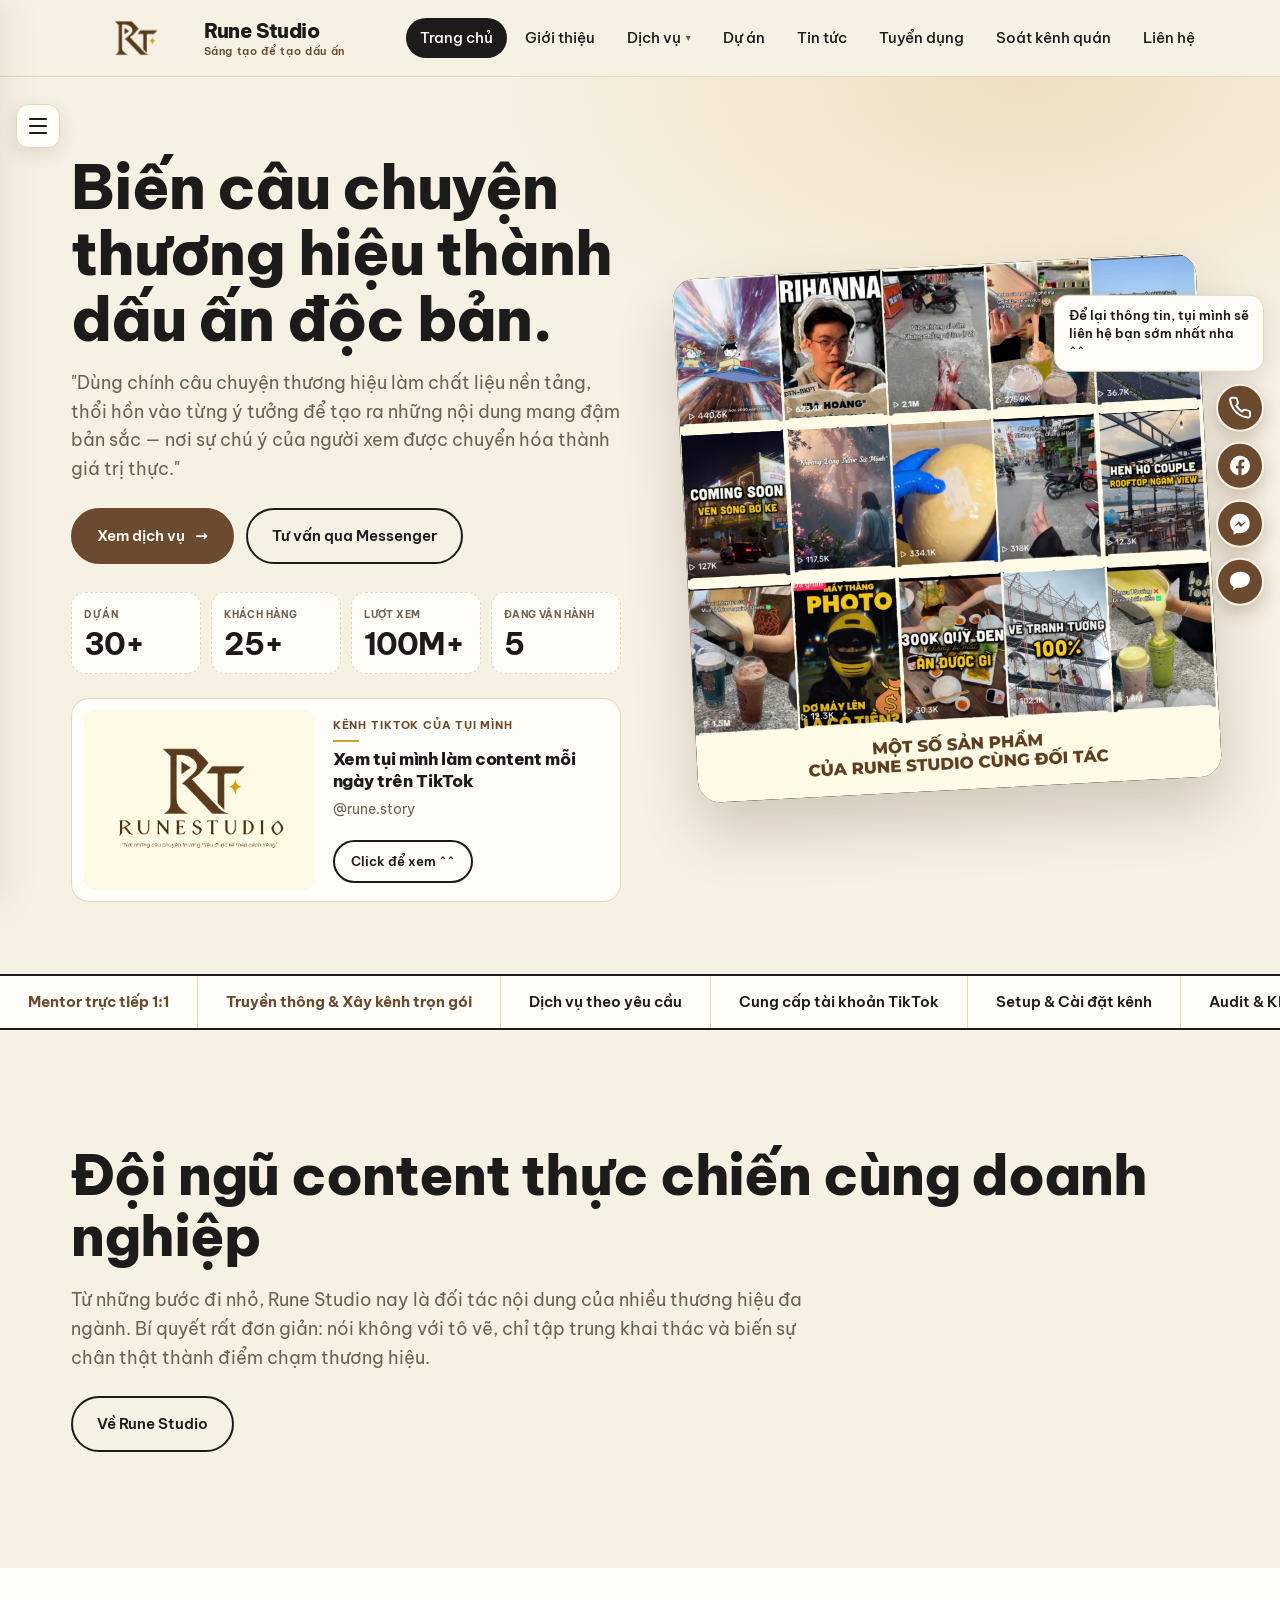
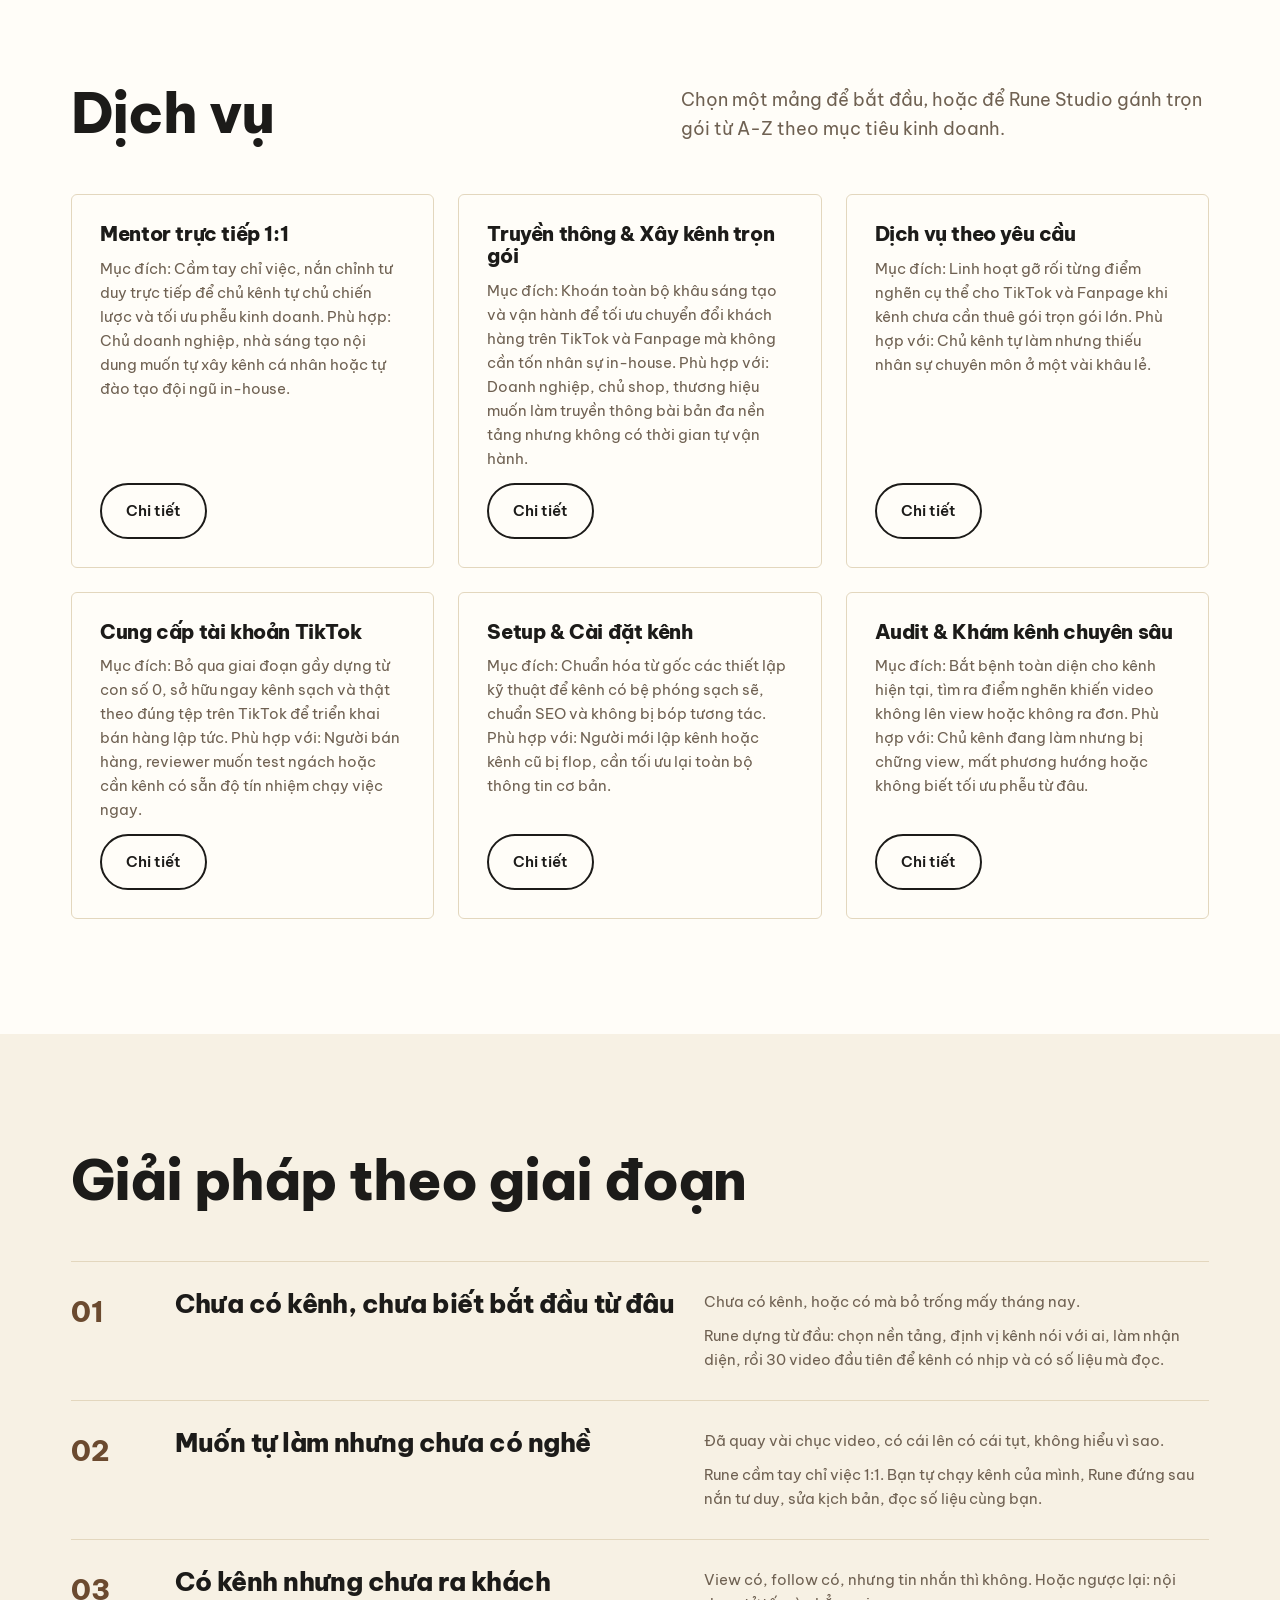
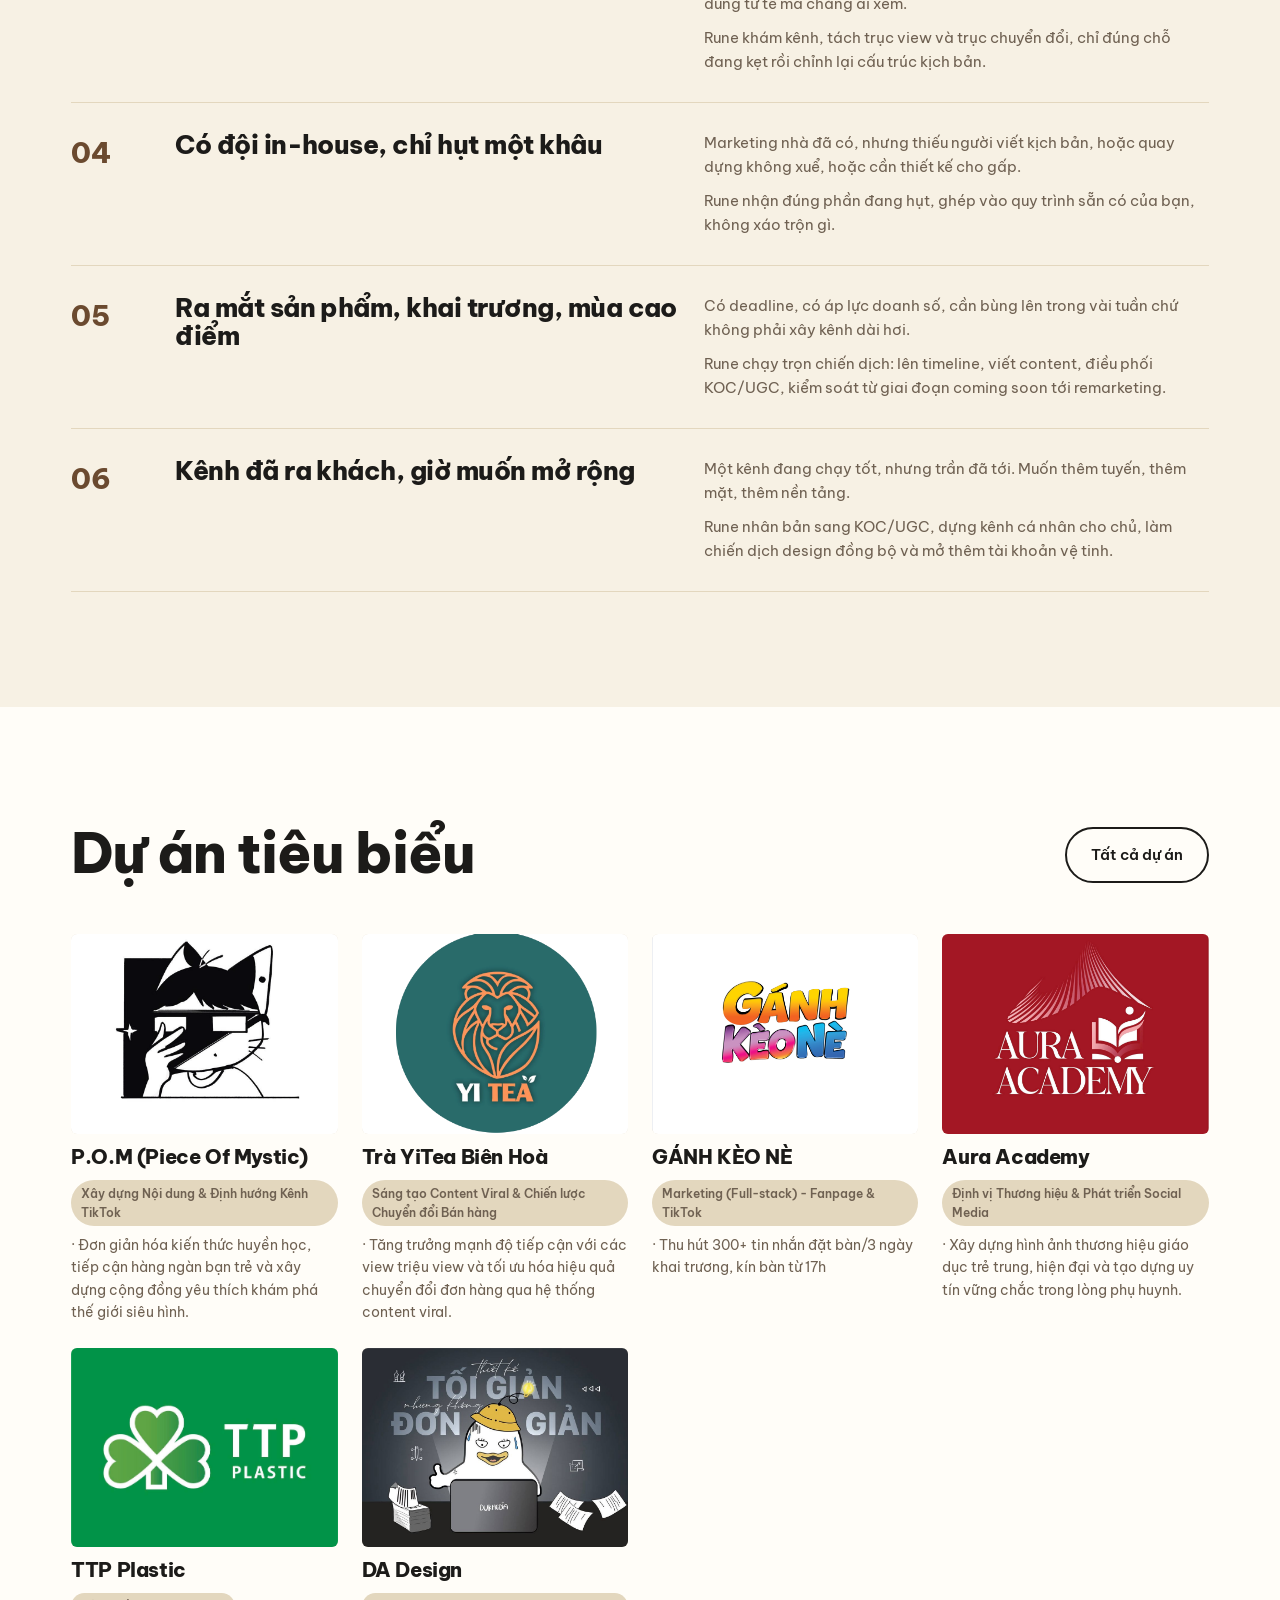
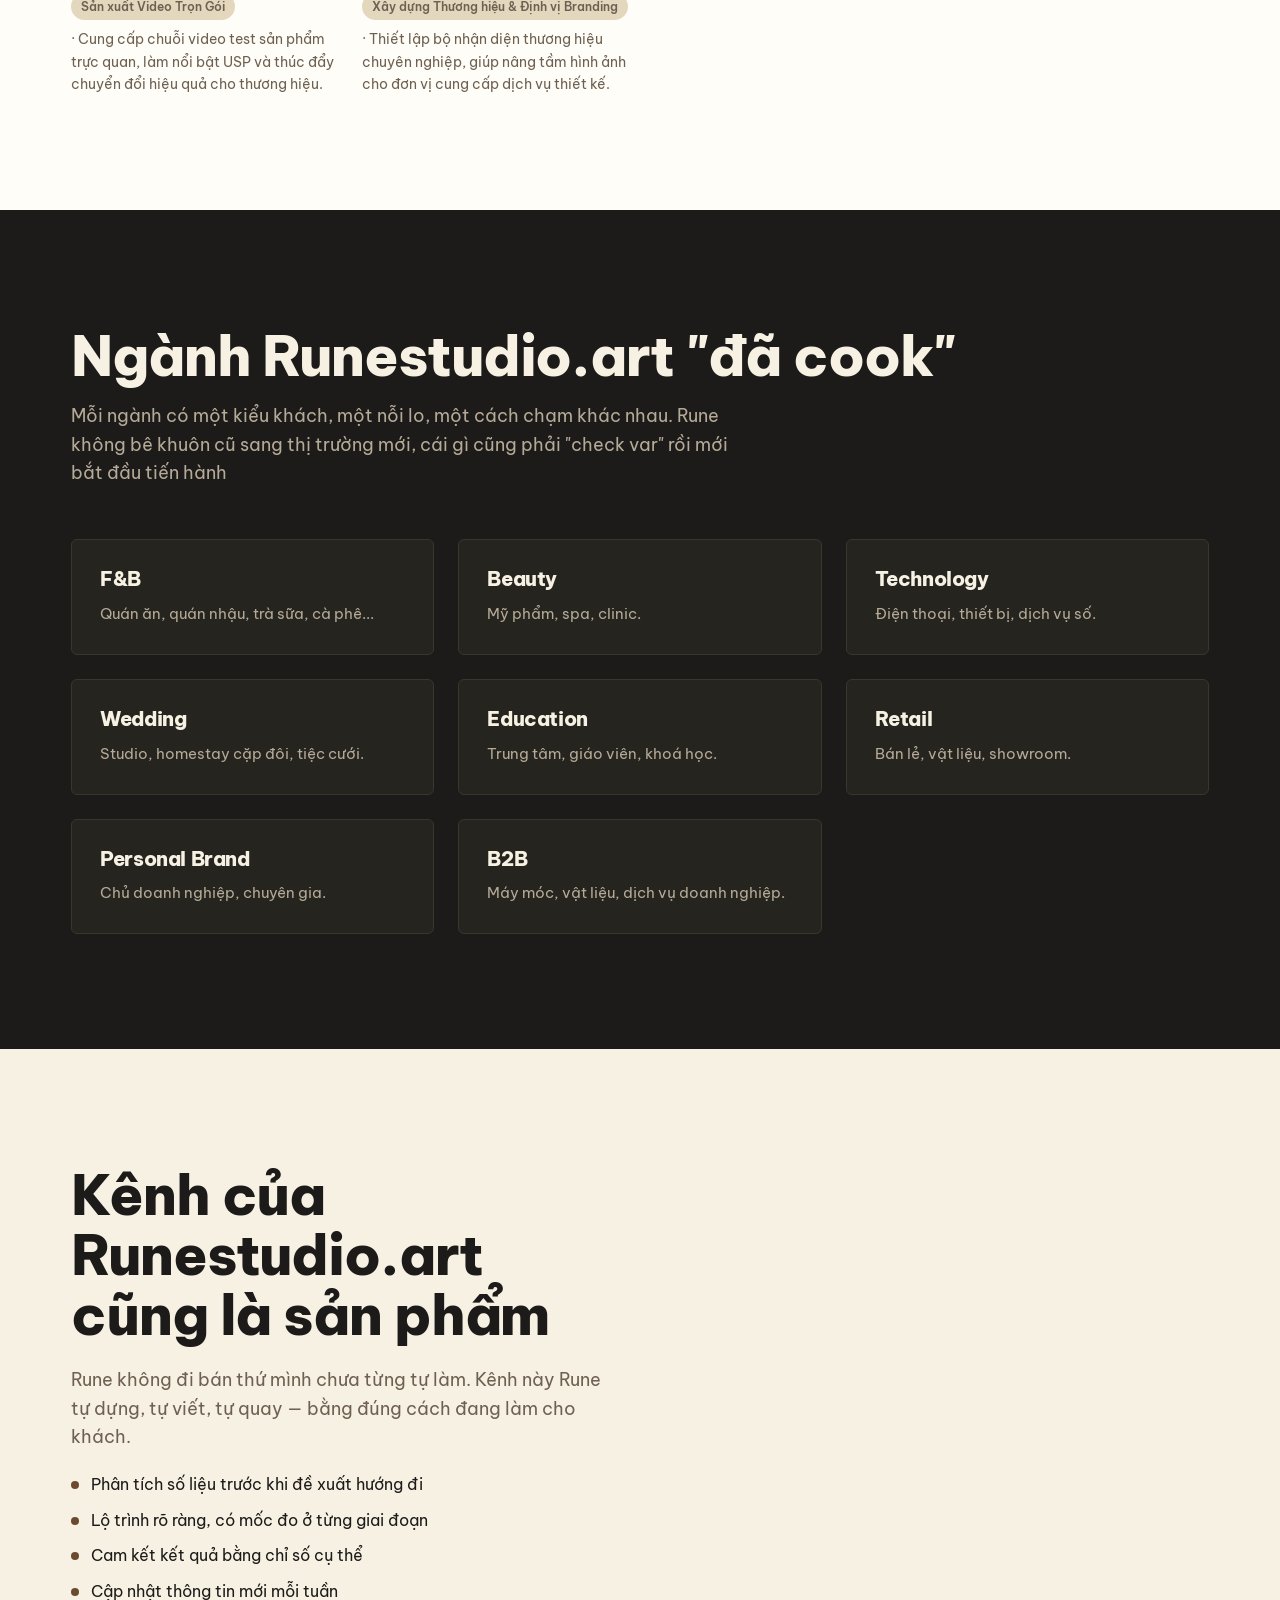
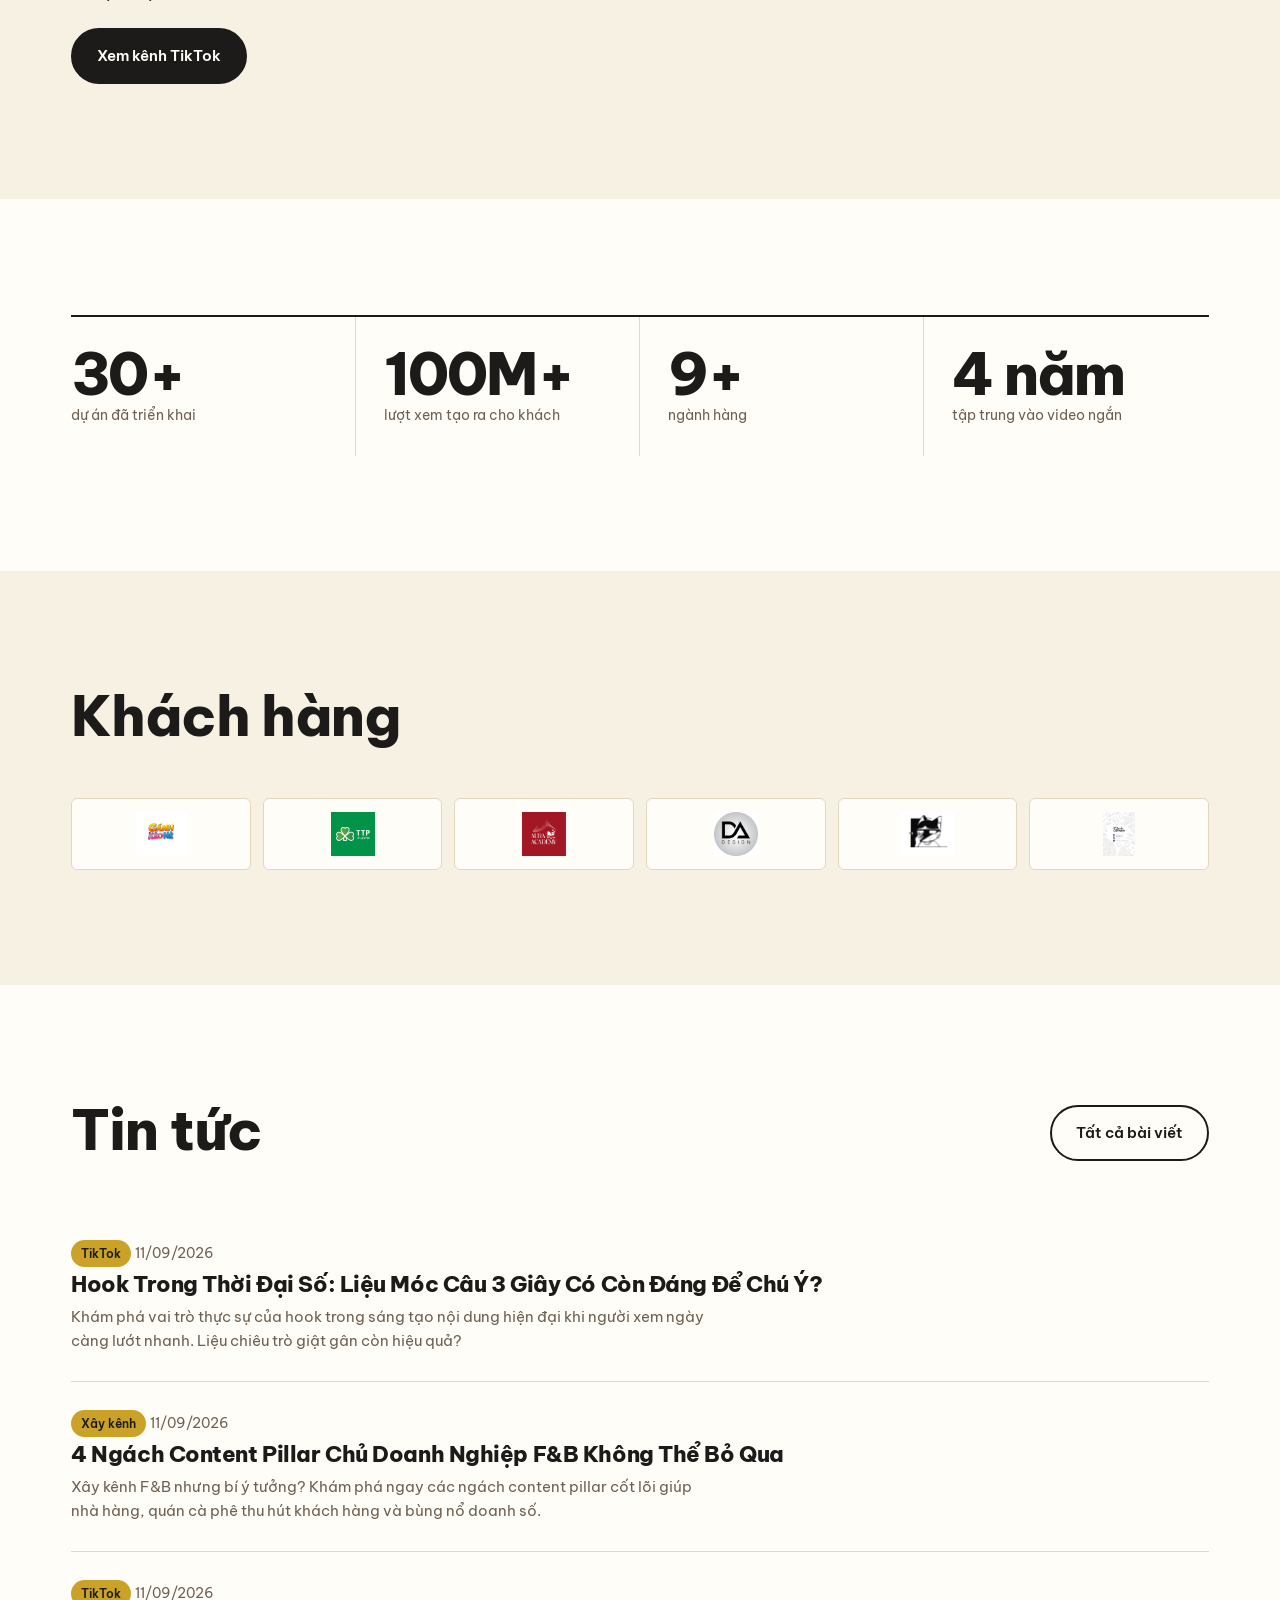
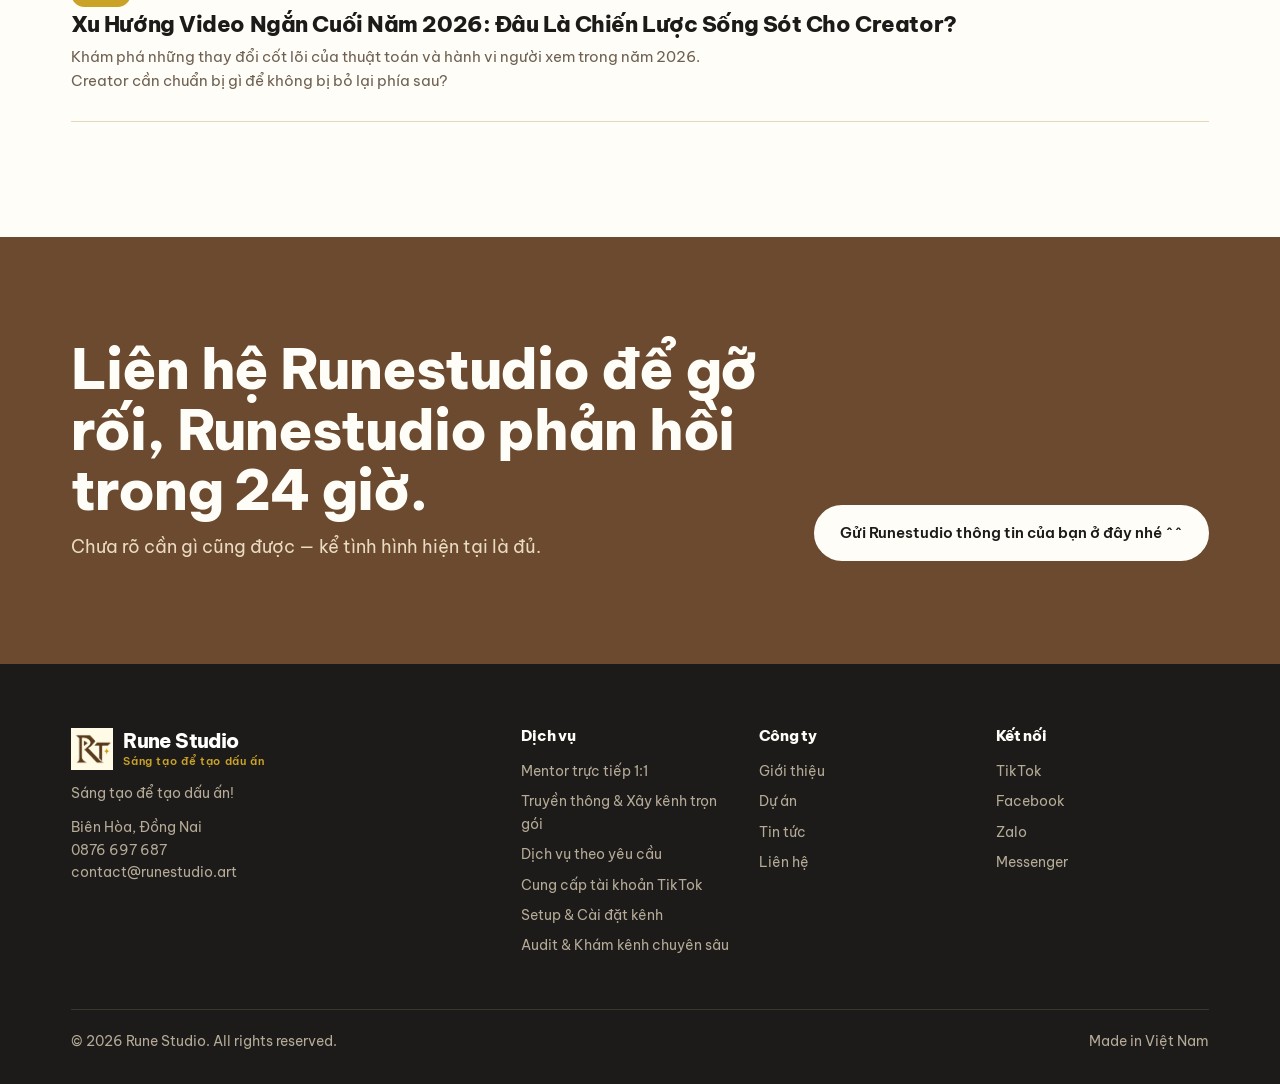
==== commit 89ddeec7: "Add files via upload" ====
--- a/index.html
+++ b/index.html
@@ -1,474 +1,112 @@
-<!doctype html>
+<!DOCTYPE html>
 <html lang="vi">
 <head>
-<meta charset="utf-8">
-<meta name="viewport" content="width=device-width, initial-scale=1, viewport-fit=cover">
-<title>Soát Kênh Quán</title>
-<meta name="description" content="Nhập số 5 clip gần nhất, biết kênh quán đang vướng chỗ nào và nhận câu lệnh AI sửa phần mở đầu. Tool miễn phí của Rune Studio.">
-<meta property="og:title" content="Soát Kênh Quán – Rune Studio">
-<meta property="og:description" content="Kênh quán đang vướng chỗ nào? Nhập số 5 clip gần nhất là biết.">
+<meta charset="UTF-8">
+<meta name="viewport" content="width=device-width, initial-scale=1">
+<title>Rune Studio — Sáng tạo để tạo dấu ấn</title>
+<meta name="description" content="Nơi những câu chuyện thương hiệu được kể theo cách riêng.">
 <meta property="og:type" content="website">
-<link rel="stylesheet" href="https://fonts.googleapis.com/css2?family=Be+Vietnam+Pro:wght@400;600;800&display=swap">
-<style>
-
-:root{
-  --bg:#F2EAD9; --paper:#FBF7EF; --fg:#1C1B19; --muted:#6B5F52;
-  --line:#D9CDB8; --accent:#6B4A2F; --gold:#C9A227;
-  --bad:#9A3412; --bad-bg:#F7E6DD; --ok:#2E6B3F; --ok-bg:#E1EFE3;
-  --info:#5A4B8A; --info-bg:#ECE8F5;
-  --font:"Be Vietnam Pro",system-ui,-apple-system,"Segoe UI",Roboto,sans-serif;
-}
-@media (prefers-color-scheme:dark){:root:not([data-theme="light"]){
-  --bg:#1C1B19; --paper:#26231F; --fg:#F2EAD9; --muted:#B8AB98; --line:#3B362F;
-  --accent:#D9B98F; --gold:#E0BC4A; --bad:#E59A7C; --bad-bg:#36211A;
-  --ok:#8FD0A0; --ok-bg:#1E3324; --info:#B3A6DC; --info-bg:#24203A; color-scheme:dark}}
-:root[data-theme="dark"]{
-  --bg:#1C1B19; --paper:#26231F; --fg:#F2EAD9; --muted:#B8AB98; --line:#3B362F;
-  --accent:#D9B98F; --gold:#E0BC4A; --bad:#E59A7C; --bad-bg:#36211A;
-  --ok:#8FD0A0; --ok-bg:#1E3324; --info:#B3A6DC; --info-bg:#24203A; color-scheme:dark}
-*{box-sizing:border-box}
-body{margin:0;background:var(--bg);color:var(--fg);font-family:var(--font);font-size:15px;line-height:1.5}
-.wrap{max-width:760px;margin:0 auto;padding-block:28px 48px;
-  padding-left:max(16px,env(safe-area-inset-left,0px));padding-right:max(16px,env(safe-area-inset-right,0px))}
-h1{font-size:clamp(26px,5vw,34px);font-weight:800;line-height:1.1;margin:0 0 6px;text-wrap:balance;letter-spacing:-.01em}
-.sub{color:var(--muted);margin:0 0 24px;max-width:62ch}
-.eyebrow{font-size:11px;font-weight:600;letter-spacing:.12em;text-transform:uppercase;color:var(--accent);margin:0 0 8px}
-section{margin-bottom:28px}
-.card{background:var(--paper);border:1px solid var(--line);border-radius:12px;padding:16px}
-label{display:block;font-size:12px;font-weight:600;color:var(--muted);margin-bottom:4px}
-input,select{width:100%;font:inherit;font-size:15px;padding:9px 10px;border:1px solid var(--line);
-  border-radius:8px;background:var(--bg);color:var(--fg);min-width:0}
-input:focus,select:focus,button:focus{outline:2px solid var(--gold);outline-offset:1px}
-.grid{display:grid;gap:12px;grid-template-columns:repeat(auto-fit,minmax(170px,1fr))}
-.clips{display:grid;gap:10px;margin-top:12px}
-.clip{display:grid;gap:8px;grid-template-columns:repeat(4,minmax(0,1fr));align-items:end;
-  padding:10px;border:1px dashed var(--line);border-radius:10px}
-.clip .n{grid-column:1/-1;font-size:12px;font-weight:600;color:var(--accent)}
-@media (max-width:480px){.clip{grid-template-columns:repeat(2,minmax(0,1fr))}}
-input[type=number]{font-variant-numeric:tabular-nums}
-button{font:inherit;font-weight:600;cursor:pointer;border-radius:999px;border:1px solid transparent;padding:11px 20px}
-.primary{background:var(--accent);color:var(--bg);font-size:16px;width:100%;margin-top:16px}
-.ghost{background:transparent;color:var(--accent);border-color:var(--line);padding:8px 14px;font-size:13px}
-.verdicts{display:grid;gap:10px}
-.v{display:grid;grid-template-columns:auto 1fr;gap:12px;align-items:start;padding:14px;
-  border-radius:12px;border:1px solid var(--line);background:var(--paper)}
-.v.bad{background:var(--bad-bg);border-color:var(--bad)}
-.v.ok{background:var(--ok-bg);border-color:var(--ok)}
-.v.info{background:var(--info-bg);border-color:var(--info)}
-.pill{font-size:11px;font-weight:800;letter-spacing:.06em;text-transform:uppercase;padding:4px 9px;
-  border-radius:999px;white-space:nowrap;margin-top:2px}
-.bad .pill{background:var(--bad);color:#fff}
-.ok .pill{background:var(--ok);color:#fff}
-.info .pill{background:var(--info);color:#fff}
-.v h3{margin:0 0 4px;font-size:15px}
-.v p{margin:0;color:var(--muted);font-size:14px}
-.v p b{color:var(--fg)}
-.v .src{display:block;margin-top:7px;font-size:11.5px;color:var(--muted);opacity:.8;font-style:normal}
-.summary{display:flex;flex-wrap:wrap;gap:16px 28px;margin-bottom:14px;font-variant-numeric:tabular-nums}
-.summary div{min-width:0}
-.summary .k{font-size:11px;letter-spacing:.1em;text-transform:uppercase;color:var(--muted)}
-.summary .val{font-size:22px;font-weight:800}
-pre{white-space:pre-wrap;word-break:break-word;font:inherit;font-size:14px;margin:0;padding:14px;
-  background:var(--bg);border:1px solid var(--line);border-radius:10px;max-height:340px;overflow:auto}
-.row{display:flex;flex-wrap:wrap;gap:10px;align-items:center;justify-content:space-between;margin-bottom:10px}
-.note{font-size:12px;color:var(--muted);margin-top:8px}
-.tags{display:flex;flex-wrap:wrap;gap:6px}
-.tag{font-size:13px;padding:4px 10px;border-radius:999px;background:var(--bg);border:1px solid var(--line)}
-.banner{border-left:4px solid var(--gold)}
-.banner strong{display:block;margin-bottom:6px}
-.banner p{margin:0;color:var(--muted);font-size:14px}
-.src p{margin:0 0 10px;font-size:13.5px;color:var(--muted)}
-.src p b{color:var(--fg)}
-.src p:last-of-type{margin-bottom:0}
-footer{color:var(--muted);font-size:12px;margin-top:32px}
-@media (prefers-reduced-motion:no-preference){.v{transition:background .2s}}
-
-</style>
+<meta property="og:site_name" content="Rune Studio">
+<meta property="og:title" content="Rune Studio — Sáng tạo để tạo dấu ấn">
+<meta property="og:description" content="Nơi những câu chuyện thương hiệu được kể theo cách riêng.">
+<meta property="og:image" content="https://runestudio.art/assets/uploads/share.jpg">
+<meta name="twitter:card" content="summary_large_image">
+<link rel="canonical" href="https://runestudio.art/">
+<script>document.documentElement.classList.add('rs-boot');setTimeout(function(){document.documentElement.classList.remove('rs-boot')},2500);</script>
+<link rel="stylesheet" href="css/style.css">
 </head>
 <body>
-<div class="wrap">
-  <p class="eyebrow">Rune Studio · tool miễn phí cho chủ quán</p>
-  <h1>Kênh quán đang vướng chỗ nào?</h1>
-  <p class="sub">Nhập số của 5 clip gần nhất lấy từ TikTok Studio. Tool soát 4 chỗ, mỗi chỗ nói rõ ngưỡng lấy từ đâu, rồi ghép sẵn câu lệnh AI để sửa clip sau.</p>
+<div id="header"></div>
 
-  <section class="card">
-    <p class="eyebrow">Về quán và kênh</p>
-    <div class="grid">
-      <div><label for="ten">Tên quán</label><input id="ten" value="Quán nhậu Bờ Kè"></div>
-      <div><label for="mon">Bán gì</label><input id="mon" value="hải sản, lẩu, view sông"></div>
-      <div><label for="khu">Khu vực</label><input id="khu" value="Biên Hòa"></div>
-      <div>
-        <label for="tuoi">Kênh mở bao lâu rồi</label>
-        <select id="tuoi">
-          <option value="7">Dưới 2 tuần</option>
-          <option value="45" selected>2 tuần đến 3 tháng</option>
-          <option value="180">Trên 3 tháng</option>
-        </select>
+<!-- ===== HERO (nội dung sửa trong /admin → Đầu trang chủ) ===== -->
+<section class="hero2" id="hero"><div class="wrap hero2-grid">
+  <div class="hero2-left">
+    <h1 id="hero-title">Nội dung có người xem, kênh có người mua.</h1>
+    <p class="lead" id="hero-sub">Content, TikTok &amp; creative cho thương hiệu Việt.</p>
+    <div class="btn-row">
+      <a class="btn btn--signal" id="hero-btn1" href="dich-vu.html">Xem dịch vụ <span>→</span></a>
+      <a class="btn btn--ghost" id="hero-btn2" data-contact="messenger" href="#" target="_blank" rel="noopener">Tư vấn qua Messenger</a>
+    </div>
+    <div class="stats" id="hero-stats"></div>
+    <a class="highlight" id="hero-highlight" href="du-an.html">
+      <div class="ph ph--wide" id="hl-img">Ảnh</div>
+      <div class="highlight-body">
+        <span class="highlight-label" id="hl-label">Dự án mới nhất</span>
+        <h3 id="hl-title">—</h3>
+        <p class="small" id="hl-meta1"></p>
+        <p class="small" id="hl-meta2"></p>
+        <span class="btn btn--ghost btn--sm" id="hl-btn">Xem dự án</span>
       </div>
-      <div><label for="tongclip">Đã đăng tổng cộng bao nhiêu clip</label><input id="tongclip" type="number" min="0" step="1" value="40"></div>
-      <div><label for="tags">Hashtag đang gắn</label><input id="tags" value="#xuhuong #viral #fyp #quannhau #bienhoa"></div>
-    </div>
+    </a>
+  </div>
+  <div class="hero2-right">
+    <div class="poster" id="hero-poster"><div class="ph ph--square ph--dark">Poster / key visual</div></div>
+  </div>
+</div>
+<div class="ticker"><div class="ticker-track" id="h-ticker"></div></div>
+</section>
 
-    <p class="eyebrow" style="margin-top:18px">5 clip gần nhất</p>
-    <div class="clips" id="clips"></div>
-    <p class="note">Số mẫu bên trên là ví dụ, sửa lại bằng số thật. Thời gian xem trung bình lấy ở TikTok Studio, mục Phân tích, từng video. Clip nào chưa có số thì để view bằng 0, tool tự bỏ qua.</p>
-    <button class="primary" id="run">Soát kênh</button>
-  </section>
+<!-- Các khối dưới đây lấy nội dung từ /admin → Trang chủ -->
+<section class="section" id="about"><div class="wrap two">
+  <div><h2 id="h-about-title"></h2><div class="prose lead" id="h-about-body" style="margin-top:20px"></div>
+    <a class="btn btn--ghost" id="h-about-btn" href="gioi-thieu.html" style="margin-top:24px"></a></div>
+  <div class="ph ph--wide" id="h-about-img">Ảnh</div>
+</div></section>
 
-  <section id="newbanner" hidden>
-    <div class="card banner">
-      <strong>Kênh còn mới, mấy con số dưới đây chưa nói lên nhiều.</strong>
-      <p>Tài khoản mới thường mất 7 đến 14 ngày đầu để TikTok dò xem kênh nói về cái gì và nên đưa cho ai. Trong giai đoạn đó, 50 đến 300 view mỗi clip là bình thường, không phải kênh bị lỗi. Cứ đăng đều, soát lại sau khi qua 10 clip.</p>
-    </div>
-  </section>
+<section class="section section--white" id="services"><div class="wrap">
+  <div class="head head--split"><h2 id="h-svc-title"></h2><p class="lead" id="h-svc-lead"></p></div>
+  <div class="grid grid-3" id="home-services"></div>
+</div></section>
 
-  <section id="out" hidden>
-    <p class="eyebrow">Kết quả</p>
-    <div class="card">
-      <div class="summary">
-        <div><div class="k">View trung vị</div><div class="val" id="s-view">–</div></div>
-        <div><div class="k">Giữ chân</div><div class="val" id="s-ret">–</div></div>
-        <div><div class="k">Chia sẻ</div><div class="val" id="s-share">–</div></div>
-        <div><div class="k">Đang vướng</div><div class="val" id="s-n">–</div></div>
-      </div>
-      <div class="verdicts" id="verdicts"></div>
-    </div>
-  </section>
+<section class="section" id="solutions"><div class="wrap">
+  <div class="head"><h2 id="h-sol-title"></h2></div>
+  <div class="rows" id="h-solutions"></div>
+</div></section>
 
-  <section id="fix" hidden>
-    <p class="eyebrow">Hashtag nên gắn</p>
-    <div class="card">
-      <div class="tags" id="tagfix"></div>
-      <p class="note">Ba đến năm thẻ cụ thể: tên quán, món, khu vực, cộng một thẻ đúng nội dung clip đó.</p>
-    </div>
-  </section>
+<section class="section section--white" id="projects"><div class="wrap">
+  <div class="head head--split"><h2 id="h-prj-title"></h2><a class="btn btn--ghost" id="h-prj-btn" href="du-an.html" style="justify-self:end"></a></div>
+  <div class="grid grid-4" id="featured"></div>
+</div></section>
 
-  <section id="prompt" hidden>
-    <div class="row">
-      <p class="eyebrow" style="margin:0">Câu lệnh AI để sửa phần mở đầu</p>
-      <button class="ghost" id="copy">Sao chép câu lệnh</button>
-    </div>
-    <div class="card"><pre id="ptext"></pre></div>
-    <p class="note">Dán vào ChatGPT, Gemini hoặc Claude. Chọn một trong 10 câu nó trả về, quay đúng câu đó cho clip tiếp theo.</p>
-  </section>
+<section class="section section--dark" id="industries"><div class="wrap">
+  <div class="head"><h2 id="h-ind-title"></h2><p class="lead" id="h-ind-lead"></p></div>
+  <div class="grid grid-3" id="h-industries"></div>
+</div></section>
 
-  <section id="nguon" hidden>
-    <p class="eyebrow">Mấy con số trong tool lấy từ đâu</p>
-    <div class="card src">
-      <p><b>Mốc chia sẻ</b> — khảo sát 1,4 triệu video của 32.000 kênh, tháng 11/2025 đến 01/2026. Trung bình toàn nền tảng 0,41%, riêng ngành ăn uống 0,61%.</p>
-      <p><b>Thứ tự nặng nhẹ của tín hiệu</b> — thời gian xem, tỷ lệ coi hết và chia sẻ nặng nhất; bình luận, theo dõi từ clip và lưu đứng sau; tim nhẹ hơn. TikTok không công bố trọng số chính thức, đây là mức tổng hợp từ tài liệu của họ và hành vi quan sát được.</p>
-      <p><b>Giai đoạn kênh mới</b> — 7 đến 14 ngày đầu là lúc nền tảng dò tệp, 50 đến 300 view mỗi clip là bình thường.</p>
-      <p><b>Tỷ lệ lưu</b> — không tổ chức nào công bố mốc chuẩn, nên tool chỉ so các clip của chính kênh với nhau, không chấm đạt hay chưa.</p>
-      <p class="note" style="margin-top:12px">Một chỗ tool cố tình không chấm: số clip đăng mỗi ngày. Nhiều nơi dạy rằng đăng nhiều thì clip cũ bị bóp view. Khảo sát 11,4 triệu bài đăng của hơn 150.000 tài khoản cho kết quả ngược lại — đăng dày hơn thì view trung bình mỗi clip cao hơn, nhóm đăng từ 11 bài một tuần hơn nhóm đăng 1 bài khoảng 34%. Nên tool không lấy cái đó ra bắt lỗi ai.</p>
-    </div>
-  </section>
+<section class="section" id="tiktok"><div class="wrap two flip">
+  <div><h2 id="h-tt-title"></h2><div class="prose lead" id="h-tt-lead" style="margin-top:20px"></div>
+    <ul class="check" id="h-tt-items"></ul>
+    <a class="btn" id="h-tt-btn" href="dich-vu.html" style="margin-top:24px"></a></div>
+  <div class="grid" id="h-tt-imgs" style="grid-template-columns:1fr 1fr 1fr;gap:12px"></div>
+</div></section>
 
-  <footer>Tool của Rune Studio, dùng miễn phí, chạy thẳng trong trình duyệt. Số liệu bạn nhập không gửi đi đâu cả.</footer>
+<section class="section section--white" id="gallery"><div class="wrap">
+  <div class="head head--split"><h2 id="h-gal-title"></h2><a class="btn btn--ghost" id="h-gal-btn" href="du-an.html" style="justify-self:end"></a></div>
+  <div class="gallery" id="h-gallery"></div>
+</div></section>
 
-</div>
-<script>
-/* ===== SOÁT KÊNH QUÁN — lõi chấm điểm, tách riêng để test được =====
-   Mọi ngưỡng đều có nguồn, ghi ngay cạnh. Không có ngưỡng tự bịa. */
+<section class="section section--white" id="numbers"><div class="wrap">
+  <div class="numbers" id="h-numbers"></div>
+</div></section>
 
-var SK = (function(){
-"use strict";
+<section class="section" id="clients"><div class="wrap">
+  <div class="head"><h2 id="h-cli-title"></h2></div>
+  <div class="clients" id="h-clients"></div>
+</div></section>
 
-/* Mốc chia sẻ: 1,4 triệu video, 32.000 kênh, 11/2025–01/2026 (TT Calculator).
-   Trung bình toàn nền tảng 0,41%. Ngành ăn uống 0,61%. */
-var SHARE = { viral:2.0, xuatsac:1.0, tot:0.5, trungbinh:0.25, duoitb:0.10 };
-var SHARE_FNB = 0.61;
+<section class="section section--white" id="insights"><div class="wrap">
+  <div class="head head--split"><h2 id="h-post-title"></h2><a class="btn btn--ghost" id="h-post-btn" href="tin-tuc.html" style="justify-self:end"></a></div>
+  <div id="home-posts"></div>
+</div></section>
 
-/* Giữ chân: mốc của chính ngài — video tốt trên kênh đang làm giữ ~50% ở giây thứ 5.
-   Cộng với: giữ chân 3 giây đầu là bộ lọc lớn nhất của vòng phân phối đầu. */
-var RET_TOT = 0.50, RET_YEU = 0.25;
+<section class="cta" id="cta"><div class="wrap">
+  <div><h2 id="h-cta-title"></h2><p class="lead" id="h-cta-lead" style="margin-top:12px"></p></div>
+  <a class="btn" id="h-cta-btn" href="lien-he.html"></a>
+</div></section>
 
-/* Kênh mới: 7–14 ngày đầu là giai đoạn hiệu chỉnh, 50–300 view mỗi bài là bình thường. */
-var MOI_NGAY = 14, MOI_CLIP = 10;
-
-function med(a){
-  var b = a.slice().sort(function(x,y){ return x-y; });
-  var m = Math.floor(b.length/2);
-  return b.length % 2 ? b[m] : (b[m-1]+b[m])/2;
-}
-function sum(a, k){ var s=0; for (var i=0;i<a.length;i++) s += a[i][k]; return s; }
-
-/* Chuẩn hoá hashtag: tách theo dấu cách, bỏ dấu, so khớp NGUYÊN TỪ.
-   Không dò chuỗi con — "#banhxeo" không được tính là dính "#xh". */
-var TAG_RONG = ["xuhuong","xuhuong2026","viral","viralvideo","fyp","foryou","foryoupage",
-                "thinhhanh","trending","xh","trend","tiktok","douyin"];
-
-function slug(s){
-  return (s||"").toLowerCase().normalize("NFD")
-    .replace(/[\u0300-\u036f]/g,"").replace(/\u0111/g,"d")
-    .replace(/[^a-z0-9]/g,"");
-}
-
-function locTag(raw){
-  var tho = (raw||"").split(/[\s,]+/).filter(function(t){ return t.trim(); });
-  var rong = [], rieng = [];
-  for (var i=0;i<tho.length;i++){
-    var s = slug(tho[i]);
-    if (!s) continue;
-    if (TAG_RONG.indexOf(s) !== -1) rong.push(tho[i].replace(/^#*/,"#"));
-    else rieng.push(tho[i].replace(/^#*/,"#"));
-  }
-  return { rong:rong, rieng:rieng, tong:rong.length + rieng.length };
-}
-
-/* ===== chấm ===== */
-function cham(d){
-  /* chặn số âm và số rác ngay từ đây, không để lọt xuống phần tính */
-  var clips = d.clips.map(function(c){
-    var o = {}, k;
-    for (k in c) if (Object.prototype.hasOwnProperty.call(c,k)){
-      var v = Number(c[k]);
-      o[k] = (isFinite(v) && v > 0) ? v : 0;
-    }
-    return o;
-  }).filter(function(c){ return c.view > 0; });
-  if (!clips.length) return null;
-
-  var views   = clips.map(function(c){ return c.view; });
-  var medView = med(views);
-  var tongView = sum(clips,"view");
-
-  var avgWatch = sum(clips,"watch") / clips.length;
-  var avgDur   = sum(clips,"dur")   / clips.length;
-  var ret      = avgDur > 0 ? avgWatch/avgDur : 0;
-
-  var shareRate = tongView ? sum(clips,"share")/tongView*100 : 0;
-  var saveRate  = tongView ? sum(clips,"save") /tongView*100 : 0;
-  var likeRate  = tongView ? sum(clips,"like") /tongView*100 : 0;
-
-  /* lưu: không có mốc ngoài, nên so clip tốt nhất với clip tệ nhất của chính kênh */
-  var saveMoi = clips.map(function(c){ return c.view ? c.save/c.view*100 : 0; });
-  var saveMax = Math.max.apply(null, saveMoi);
-  var saveMin = Math.min.apply(null, saveMoi);
-
-  var tag = locTag(d.tags);
-  var moi = (d.tuoiNgay > 0 && d.tuoiNgay < MOI_NGAY) || (d.tongClip > 0 && d.tongClip < MOI_CLIP);
-
-  var V = [];
-
-  /* 1 — trụ chính: giữ chân */
-  var retYeu = ret < RET_YEU;
-  V.push({
-    key:"giuchan", bad:retYeu, chinh:true,
-    title:"Ba giây đầu giữ được người xem không",
-    text: ret >= 1
-      ? "Người xem coi hết rồi coi lại, giữ chân " + (ret*100).toFixed(0) + "%. Đây là tín hiệu mạnh nhất mà một clip có thể có. Giữ nguyên cách mở đầu này."
-      : retYeu
-        ? "Người xem ở lại trung bình " + avgWatch.toFixed(1) + " giây trên clip " + avgDur.toFixed(0) + " giây, tức " + (ret*100).toFixed(0) + "%. Vòng phát đầu tiên chỉ vài trăm người, và thứ quyết định clip có đi tiếp hay không là họ có coi qua mấy giây đầu không. Sửa câu mở đầu trước, mọi thứ khác tính sau."
-        : "Người xem ở lại " + (ret*100).toFixed(0) + "% clip" + (ret >= RET_TOT ? ", đạt mức tốt" : ", mức này tạm được") + ". Phần mở đầu đang làm đúng việc của nó.",
-    nguon:"Giữ chân sớm là bộ lọc lớn nhất của vòng phân phối đầu"
-  });
-
-  /* 2 — chia sẻ, có mốc thật */
-  var shareYeu = shareRate < SHARE.trungbinh;
-  var bac = shareRate >= SHARE.viral ? "mức viral"
-          : shareRate >= SHARE.xuatsac ? "mức xuất sắc"
-          : shareRate >= SHARE.tot ? "mức tốt"
-          : shareRate >= SHARE.trungbinh ? "mức trung bình"
-          : shareRate >= SHARE.duoitb ? "dưới trung bình" : "mức thấp";
-  V.push({
-    key:"share", bad:shareYeu,
-    title:"Người xem có gửi clip cho người khác không",
-    text:"Tỷ lệ chia sẻ " + shareRate.toFixed(2) + "%, " + bac + ". Trung bình ngành ăn uống là " +
-         SHARE_FNB + "%, toàn nền tảng 0,41%." +
-         (shareYeu
-           ? " Chia sẻ là tín hiệu nặng ngang thời gian xem. Clip chưa có chỗ nào khiến người ta muốn gửi cho bạn bè — thiếu một câu nói hộ họ, hoặc một thứ đáng rủ nhau đi."
-           : " Đang có người chịu gửi clip đi, đây là tín hiệu nặng ngang thời gian xem."),
-    nguon:"1,4 triệu video, 32.000 kênh, 11/2025–01/2026"
-  });
-
-  /* 3 — lưu: so với chính kênh, không có mốc ngoài */
-  var saveLech = saveMax > 0 && saveMax >= saveMin*3 && clips.length >= 3;
-  V.push({
-    key:"save", bad:false, info:true,
-    title:"Clip nào được lưu nhiều nhất",
-    text:"Tỷ lệ lưu trung bình " + saveRate.toFixed(2) + "%. Không tổ chức nào công bố mốc chuẩn cho chỉ số này, nên chỉ so được với chính kênh mình. " +
-         (saveLech
-           ? "Clip cao nhất được lưu gấp hơn 3 lần clip thấp nhất (" + saveMax.toFixed(2) + "% so với " + saveMin.toFixed(2) + "%). Coi lại clip cao nhất làm về cái gì, làm thêm dạng đó."
-           : "Các clip đang được lưu ngang nhau, chưa thấy dạng nào nổi hẳn."),
-    nguon:"Không có mốc công bố, so nội bộ kênh"
-  });
-
-  /* 4 — tim nhiều mà không ai ở lại */
-  var timLech = likeRate >= 4 && ret < RET_YEU;
-  V.push({
-    key:"tim", bad:timLech,
-    title:"Tim đang đến từ người thật xem clip, hay từ người quen",
-    text: timLech
-      ? "Tim đạt " + likeRate.toFixed(1) + "% số view, nhưng người xem chỉ ở lại " + (ret*100).toFixed(0) + "% clip. Hai con số này không đi với nhau: người coi chưa tới một phần tư clip thì khó mà thả tim thật. Nhiều khả năng tim tới từ nhân viên và người quen. Vấn đề không phải TikTok phạt, mà là tim vốn là tín hiệu nhẹ — nhờ người quen thả tim không bù được chỗ giữ chân đang thiếu."
-      : "Tim " + likeRate.toFixed(1) + "% đi cùng giữ chân " + (ret*100).toFixed(0) + "%, hai con số khớp nhau. Tương tác đang tới từ người xem thật.",
-    nguon:"Tim là tín hiệu nhẹ, dưới thời gian xem, chia sẻ, bình luận và lưu"
-  });
-
-  /* 5 — hashtag */
-  var tagXau = tag.rong.length > 0;
-  V.push({
-    key:"tag", bad:tagXau,
-    title:"Hashtag có dẫn được người cần tìm tới quán không",
-    text: tagXau
-      ? "Đang gắn " + tag.rong.join(" ") + ". Mấy thẻ này không làm clip bị phạt, nhưng cũng không thêm gì: TikTok vẫn chấm clip cho trang Dành cho bạn dù có gắn hay không, mà chữ đó thì cả triệu clip đang dùng. Thay bằng 3 đến 5 thẻ cụ thể: tên quán, món, khu vực."
-      : "Hashtag đang cụ thể, không có thẻ chung chung. Giữ ở mức 3 đến 5 thẻ.",
-    nguon:"Thẻ chung chung không cộng thêm reach; khuyến nghị 3–5 thẻ cụ thể"
-  });
-
-  var loi = V.filter(function(v){ return v.bad; }).length;
-
-  return {
-    moi: moi,
-    medView: medView,
-    avgWatch: avgWatch,
-    avgDur: avgDur,
-    ret: ret,
-    shareRate: shareRate,
-    saveRate: saveRate,
-    likeRate: likeRate,
-    tag: tag,
-    V: V,
-    loi: loi,
-    tongCham: V.filter(function(v){ return !v.info; }).length
-  };
-}
-
-/* ===== câu lệnh AI ===== */
-function lenh(d, r){
-  var errs = r.V.filter(function(v){ return v.bad; })
-               .map(function(v){ return "- " + v.title; }).join("\n")
-      || "- Chưa dính lỗi nào trong các mục đã soát";
-
-  var p = "Bạn là người viết kịch bản TikTok cho " + d.ten + " ở " + d.khu + ", bán " + d.mon + ". "
-        + "Người xem mục tiêu là khách sống hoặc làm việc gần " + d.khu + ".\n\n"
-        + "Tình trạng kênh, lấy từ 5 clip gần nhất:\n"
-        + "- View trung vị: " + Math.round(r.medView) + "\n"
-        + "- Người xem ở lại trung bình " + r.avgWatch.toFixed(1) + " giây trên clip dài " + r.avgDur.toFixed(0) + " giây (" + (r.ret*100).toFixed(0) + "%)\n"
-        + "- Tỷ lệ chia sẻ " + r.shareRate.toFixed(2) + "%, tỷ lệ lưu " + r.saveRate.toFixed(2) + "%\n\n"
-        + "Đang vướng:\n" + errs + "\n\n"
-        + "Viết cho tôi 10 câu mở đầu cho clip tiếp theo, mỗi câu dưới 15 chữ, văn nói miền Nam. Yêu cầu từng câu:\n"
-        + "1. Trong 5 chữ đầu phải nói rõ người xem là ai hoặc họ đang cần gì. Ví dụ: nhóm bạn 8 người tối thứ 6, dân văn phòng tan ca.\n"
-        + "2. Nhắc tới " + d.khu + " hoặc một địa danh ở đó.\n"
-        + "3. Không khoe quán đẹp, món ngon, giá rẻ. Không mở bằng thành tích của quán.\n"
-        + "4. Mỗi câu một kiểu khác nhau: cảnh báo sai lầm, câu hỏi, con số cụ thể, hứa kết quả, tình huống thật của khách.\n";
-
-  if (r.V.filter(function(v){ return v.key==="share" && v.bad; }).length){
-    p += "5. Trong 10 câu đó, ít nhất 3 câu phải là câu người xem muốn gửi cho bạn bè: nói hộ điều họ hay than, hoặc nêu một dịp đáng rủ nhau đi.\n";
-  }
-
-  p += "\nTrình bày thành bảng 3 cột: câu mở đầu | kiểu mở đầu | cảnh nên quay trong 3 giây đầu, một dòng, quay được bằng điện thoại.";
-  return p;
-}
-
-function goiTag(d){
-  var monDau = (d.mon||"").split(",")[0].trim();
-  return ["#"+slug(d.ten), "#"+slug(monDau), "#"+slug(d.khu),
-          "#"+slug(monDau)+slug(d.khu), "#[theo đúng nội dung clip]"];
-}
-
-return { cham:cham, lenh:lenh, goiTag:goiTag, locTag:locTag, slug:slug,
-         SHARE:SHARE, SHARE_FNB:SHARE_FNB, RET_TOT:RET_TOT, RET_YEU:RET_YEU };
-})();
-
-if (typeof module !== "undefined" && module.exports) module.exports = SK;
-
-</script>
-<script>
-
-(function(){
-  var cols=[["dur","Thời lượng (s)"],["view","View"],["watch","Xem TB (s)"],
-            ["like","Tim"],["cmt","Bình luận"],["share","Chia sẻ"],["save","Lưu"]];
-  var mau=[[62,312,7.1,21,2,1,3],[48,287,6.4,18,1,0,2],[75,401,8.2,25,3,2,4],
-           [55,266,5.9,14,1,0,1],[40,338,6.8,19,2,1,2]];
-  var html="";
-  for(var i=0;i<5;i++){
-    html+='<div class="clip"><div class="n">Clip '+(i+1)+'</div>';
-    for(var c=0;c<cols.length;c++){
-      var id="c"+i+"_"+cols[c][0];
-      html+='<div><label for="'+id+'">'+cols[c][1]+'</label>'+
-            '<input id="'+id+'" type="number" min="0" step="any" value="'+mau[i][c]+'"></div>';
-    }
-    html+='</div>';
-  }
-  document.getElementById("clips").innerHTML=html;
-
-  function $(id){return document.getElementById(id)}
-  function num(id){var v=parseFloat($(id).value);return (isFinite(v)&&v>0)?v:0}
-  function txt(id,d){var v=$(id).value.trim();return v||d}
-  function esc(s){return String(s).replace(/&/g,"&amp;").replace(/</g,"&lt;").replace(/>/g,"&gt;")}
-  function fmt(n){return Math.round(n).toLocaleString("vi-VN")}
-
-  function thuThap(){
-    var clips=[];
-    for(var i=0;i<5;i++){
-      var o={};
-      for(var c=0;c<cols.length;c++) o[cols[c][0]]=num("c"+i+"_"+cols[c][0]);
-      clips.push(o);
-    }
-    return {ten:txt("ten","quán"),mon:txt("mon","món chính"),khu:txt("khu","khu vực"),
-            tuoiNgay:parseFloat($("tuoi").value)||0,tongClip:num("tongclip"),
-            tags:$("tags").value,clips:clips};
-  }
-
-  function run(){
-    var d=thuThap(), r=SK.cham(d);
-    if(!r){
-      $("out").hidden=true;$("fix").hidden=true;$("prompt").hidden=true;
-      $("nguon").hidden=true;$("newbanner").hidden=true;
-      alertNhe("Chưa có clip nào có view. Nhập số view của ít nhất một clip.");
-      return;
-    }
-    $("newbanner").hidden=!r.moi;
-
-    $("s-view").textContent=fmt(r.medView);
-    $("s-ret").textContent=(r.ret*100).toFixed(0)+"%";
-    $("s-share").textContent=r.shareRate.toFixed(2)+"%";
-    $("s-n").textContent=r.loi+" / "+r.tongCham;
-
-    $("verdicts").innerHTML=r.V.map(function(v){
-      var cls=v.info?"info":(v.bad?"bad":"ok");
-      var nhan=v.info?"Ghi nhận":(v.bad?"Cần sửa":"Ổn");
-      return '<div class="v '+cls+'"><span class="pill">'+nhan+'</span><div><h3>'+
-             esc(v.title)+'</h3><p>'+v.text+'<i class="src">Nguồn ngưỡng: '+
-             esc(v.nguon)+'</i></p></div></div>';
-    }).join("");
-
-    $("tagfix").innerHTML=SK.goiTag(d).map(function(t){
-      return '<span class="tag">'+esc(t)+'</span>'}).join("");
-    $("ptext").textContent=SK.lenh(d,r);
-
-    ["out","fix","prompt","nguon"].forEach(function(id){$(id).hidden=false});
-    $("out").scrollIntoView({behavior:"smooth",block:"start"});
-  }
-
-  function alertNhe(msg){
-    var b=$("run"),cu=b.textContent;
-    b.textContent=msg;
-    setTimeout(function(){b.textContent=cu},2600);
-  }
-
-  $("run").addEventListener("click",run);
-
-  $("copy").addEventListener("click",function(){
-    var t=$("ptext").textContent,b=this;
-    function xong(){b.textContent="Đã sao chép";setTimeout(function(){b.textContent="Sao chép câu lệnh"},1800)}
-    function chon(){
-      try{
-        var rg=document.createRange();rg.selectNodeContents($("ptext"));
-        var s=window.getSelection();s.removeAllRanges();s.addRange(rg);
-        b.textContent="Đã bôi đen, bấm Ctrl+C";
-      }catch(e){b.textContent="Chọn tay rồi copy"}
-    }
-    try{
-      if(navigator.clipboard&&navigator.clipboard.writeText)
-        navigator.clipboard.writeText(t).then(xong,chon);
-      else chon();
-    }catch(e){chon()}
-  });
-
-  run();
-})();
-
-</script>
+<div id="footer"></div>
+<script src="js/layout.js"></script>
+<script src="js/main.js"></script>
+<script>SITE_READY.then(async()=>{renderPageText();renderHero();await renderHome();renderServiceCards("#home-services");renderProjects("#featured",{featured:true,limit:(window.HOME&&Number(window.HOME.projects_limit))||8});renderPosts("#home-posts",3);}).finally(()=>rsReady());</script>
 </body>
 </html>
--- a/css/style.css
+++ b/css/style.css
@@ -0,0 +1,473 @@
+/* ============================================================
+   RUNESTUDIO — style.css
+   Đổi màu/font: sửa các biến trong :root bên dưới là đủ.
+   ============================================================ */
+@import url('https://fonts.googleapis.com/css2?family=Be+Vietnam+Pro:wght@400;500;600;800&display=swap');
+
+:root{
+  --ink:#1C1B19;        /* chữ chính, nền tối */
+  --paper:#F7F1E4;      /* nền sáng */
+  --white:#FFFDF8;
+  --mist:#E3D7BE;       /* viền, nền phụ */
+  --smoke:#6F6152;      /* chữ phụ */
+  --signal:#6B4A2F;     /* màu nhấn chính (đổi theo brand) */
+  --pulse:#C9A227;      /* màu nhấn phụ (link, tag) */
+  --font:'Be Vietnam Pro',system-ui,sans-serif;
+  --max:1240px;
+  --gutter:clamp(20px,4vw,56px);
+  --r:6px;
+}
+*{box-sizing:border-box;margin:0;padding:0}
+html.rs-boot body{opacity:0}
+body{opacity:1;transition:opacity .18s ease}
+html{scroll-behavior:smooth}
+@media (prefers-reduced-motion:reduce){html{scroll-behavior:auto}*{animation:none!important;transition:none!important}}
+body{font-family:var(--font);color:var(--ink);background:var(--paper);line-height:1.6;font-size:16px;-webkit-font-smoothing:antialiased}
+img,svg{display:block;max-width:100%}
+a{color:inherit;text-decoration:none}
+ul{list-style:none}
+:focus-visible{outline:3px solid var(--pulse);outline-offset:3px}
+
+/* ---------- Type ---------- */
+h1,h2,h3,h4{line-height:1.08;letter-spacing:-.02em;font-weight:800}
+h1{font-size:clamp(40px,7.2vw,104px)}
+h2{font-size:clamp(30px,4.4vw,56px)}
+h3{font-size:clamp(20px,2.2vw,26px)}
+h4{font-size:18px}
+p{max-width:64ch}
+.lead{font-size:clamp(17px,1.4vw,20px);color:var(--smoke);max-width:56ch}
+.small{font-size:14px;color:var(--smoke)}
+
+/* ---------- Layout ---------- */
+.wrap{max-width:var(--max);margin:0 auto;padding:0 var(--gutter)}
+.section{padding:clamp(64px,9vw,128px) 0}
+.section--tight{padding:clamp(40px,6vw,80px) 0}
+.section--dark{background:var(--ink);color:var(--paper)}
+.section--dark .lead,.section--dark .small{color:#B5AA97}
+.section--white{background:var(--white)}
+.head{display:grid;grid-template-columns:1fr;gap:16px;margin-bottom:clamp(32px,4vw,56px)}
+.head--split{grid-template-columns:1fr 1fr;align-items:end}
+.head--split .lead{justify-self:end;max-width:44ch}
+@media (max-width:760px){.head--split{grid-template-columns:1fr}.head--split .lead{justify-self:start}}
+.grid{display:grid;gap:24px}
+.grid-2{grid-template-columns:repeat(2,1fr)}
+.grid-3{grid-template-columns:repeat(3,1fr)}
+.grid-4{grid-template-columns:repeat(4,1fr)}
+@media (max-width:960px){.grid-3,.grid-4{grid-template-columns:repeat(2,1fr)}}
+@media (max-width:600px){.grid-2,.grid-3,.grid-4{grid-template-columns:1fr}}
+
+/* ---------- Buttons ---------- */
+.btn{display:inline-flex;align-items:center;gap:10px;padding:14px 24px;border-radius:999px;font-weight:600;font-size:15px;border:2px solid var(--ink);background:var(--ink);color:var(--white);transition:transform .15s,background .15s;cursor:pointer}
+.btn:hover{transform:translateY(-2px)}
+.btn--signal{background:var(--signal);border-color:var(--signal)}
+.btn--ghost{background:transparent;color:var(--ink)}
+.section--dark .btn--ghost{color:var(--paper);border-color:var(--paper)}
+.btn-row{display:flex;gap:12px;flex-wrap:wrap}
+
+/* ---------- Header ---------- */
+#header{position:sticky;top:0;z-index:60}
+.header{background:rgba(247,241,228,.92);backdrop-filter:blur(12px);border-bottom:1px solid var(--mist)}
+.header .wrap{display:flex;align-items:center;justify-content:space-between;height:76px;position:relative}
+.logo{font-weight:800;font-size:22px;letter-spacing:-.04em;display:flex;align-items:center;gap:8px}
+.logo > i{width:12px;height:12px;background:var(--signal);border-radius:2px;transform:rotate(45deg);flex:none}
+.nav{display:flex;gap:4px}
+.nav a{padding:8px 14px;border-radius:999px;font-weight:500;font-size:15px}
+.nav a:hover,.nav a.is-active{background:var(--ink);color:var(--white)}
+.nav-toggle{display:none;background:none;border:0;font:inherit;font-weight:600;cursor:pointer;padding:8px}
+@media (max-width:900px){
+  .nav-toggle{display:block}
+  .nav{display:none;position:absolute;top:68px;left:0;right:0;background:var(--paper);border-bottom:1px solid var(--mist);flex-direction:column;padding:12px var(--gutter) 20px}
+  .nav.is-open{display:flex}
+  .nav a{padding:12px 14px;font-size:18px}
+}
+
+/* ---------- Hero (trang chủ) ---------- */
+.hero{padding:clamp(56px,9vw,120px) 0 0;overflow:hidden}
+.hero h1{max-width:14ch}
+.hero h1 .line{display:block}
+.hero-row{display:grid;grid-template-columns:1.4fr 1fr;gap:40px;align-items:end;margin-top:32px}
+@media (max-width:900px){.hero-row{grid-template-columns:1fr}}
+.ticker{margin-top:clamp(40px,6vw,72px);border-top:2px solid var(--ink);border-bottom:2px solid var(--ink);overflow:hidden;white-space:nowrap;background:var(--white)}
+.ticker-track{display:inline-flex;animation:tick 32s linear infinite}
+.ticker span{padding:14px 28px;font-weight:600;font-size:15px;border-right:1px solid var(--mist)}
+.ticker span b{color:var(--signal)}
+@keyframes tick{to{transform:translateX(-50%)}}
+
+/* ---------- Placeholder ảnh (thay bằng <img> khi có ảnh thật) ---------- */
+.ph{background:linear-gradient(135deg,#EDE3D2 0 40%,#DCCDB4 40% 41%,#EDE3D2 41%);aspect-ratio:4/3;border-radius:var(--r);display:flex;align-items:flex-end;padding:14px;color:var(--smoke);font-size:13px;font-weight:500;position:relative;overflow:hidden}
+.ph--wide{aspect-ratio:16/9}
+.ph--tall{aspect-ratio:3/4}
+.ph--square{aspect-ratio:1}
+.ph--9x16{aspect-ratio:9/16}
+.ph--dark{background:linear-gradient(135deg,#2A2723 0 40%,#3C382F 40% 41%,#2A2723 41%);color:#8C8271}
+.ph::before{content:"";position:absolute;inset:0;background:repeating-linear-gradient(-45deg,transparent 0 22px,rgba(0,0,0,.035) 22px 23px)}
+.ph img{position:absolute;inset:0;width:100%;height:100%;object-fit:cover}
+
+/* ---------- Cards / rows ---------- */
+.card{background:var(--white);border:1px solid var(--mist);border-radius:var(--r);padding:28px;display:flex;flex-direction:column;gap:12px}
+.card h3{font-size:20px}
+.card p{color:var(--smoke);font-size:15px}
+.card .btn{align-self:flex-start;margin-top:auto}
+.section--dark .card{background:#26241F;border-color:#3A362E}
+.section--dark .card p{color:#B5AA97}
+.rows{border-top:1px solid var(--mist)}
+.row{display:grid;grid-template-columns:80px 1fr 1fr;gap:24px;padding:28px 0;border-bottom:1px solid var(--mist);align-items:start}
+.row .num{font-weight:800;font-size:28px;color:var(--signal)}
+.row p{color:var(--smoke);font-size:15px}
+@media (max-width:760px){.row{grid-template-columns:1fr}}
+.tag{display:inline-block;padding:4px 10px;border-radius:999px;background:var(--mist);font-size:12px;font-weight:600}
+.tag--pulse{background:var(--pulse);color:var(--ink)}
+.tag--signal{background:var(--signal);color:#fff}
+
+/* ---------- Dự án ---------- */
+.project{display:flex;flex-direction:column;gap:12px}
+.project h3{font-size:20px}
+.project .meta{display:flex;gap:8px;flex-wrap:wrap;align-items:center;font-size:14px;color:var(--smoke)}
+.filters{display:flex;gap:8px;flex-wrap:wrap;margin-bottom:32px}
+.filters button{font:inherit;font-weight:600;font-size:14px;padding:9px 16px;border-radius:999px;border:1px solid var(--ink);background:transparent;cursor:pointer;color:var(--ink)}
+.filters button.is-active,.filters button:hover{background:var(--ink);color:var(--white)}
+.empty{padding:48px;text-align:center;color:var(--smoke);border:1px dashed var(--mist);border-radius:var(--r)}
+
+/* ---------- Numbers ---------- */
+.numbers{display:grid;grid-template-columns:repeat(4,1fr);border-top:2px solid var(--ink)}
+.numbers div{padding:28px 0;border-right:1px solid var(--mist)}
+.numbers div:last-child{border-right:0}
+.numbers div:not(:first-child){padding-left:28px}
+.numbers b{display:block;font-size:clamp(36px,4.5vw,64px);font-weight:800;letter-spacing:-.03em;line-height:1}
+.numbers span{color:var(--smoke);font-size:14px}
+@media (max-width:760px){.numbers{grid-template-columns:1fr 1fr}.numbers div{border-right:0;padding-left:0!important}}
+
+/* ---------- Clients ---------- */
+.clients{display:grid;grid-template-columns:repeat(6,1fr);gap:12px}
+.clients div{height:72px;border:1px solid var(--mist);border-radius:var(--r);display:flex;align-items:center;justify-content:center;font-weight:600;color:var(--smoke);background:var(--white)}
+@media (max-width:900px){.clients{grid-template-columns:repeat(3,1fr)}}
+
+/* ---------- Gallery ---------- */
+.gallery{display:grid;grid-template-columns:repeat(4,1fr);gap:12px}
+.gallery .ph:nth-child(3n){grid-row:span 2;aspect-ratio:auto}
+@media (max-width:760px){.gallery{grid-template-columns:repeat(2,1fr)}}
+
+/* ---------- Team ---------- */
+
+/* ---------- Insight ---------- */
+.post{display:grid;grid-template-columns:200px 1fr;gap:24px;padding:28px 0;border-bottom:1px solid var(--mist)}
+.post .ph{aspect-ratio:4/3}
+.post h3{font-size:22px;margin:6px 0 8px}
+.post p{color:var(--smoke);font-size:15px}
+@media (max-width:600px){.post{grid-template-columns:1fr}}
+
+/* ---------- CTA ---------- */
+.cta{background:var(--signal);color:var(--white);padding:clamp(56px,8vw,104px) 0}
+.cta h2{max-width:18ch}
+.cta .lead{color:#EADCC2}
+.cta .btn{background:var(--white);color:var(--ink);border-color:var(--white)}
+.cta .wrap{display:grid;grid-template-columns:1fr auto;gap:32px;align-items:end}
+@media (max-width:760px){.cta .wrap{grid-template-columns:1fr}}
+
+/* ---------- Liên hệ ---------- */
+.contact-grid{display:grid;grid-template-columns:1fr 1fr;gap:56px}
+@media (max-width:900px){.contact-grid{grid-template-columns:1fr}}
+.contact-links a{display:flex;justify-content:space-between;align-items:center;padding:20px 0;border-bottom:1px solid var(--mist);font-weight:600;font-size:18px}
+.contact-links a:hover{color:var(--signal)}
+.brief{background:var(--white);border:1px solid var(--mist);border-radius:var(--r);padding:32px}
+.brief ol{padding-left:20px;display:flex;flex-direction:column;gap:12px;color:var(--smoke)}
+.brief ol li::marker{color:var(--signal);font-weight:800}
+
+/* ---------- Page hero (trang con) ---------- */
+.page-hero{padding:clamp(48px,7vw,96px) 0 clamp(32px,4vw,56px);border-bottom:1px solid var(--mist)}
+.page-hero h1{font-size:clamp(36px,5.5vw,76px);max-width:16ch}
+.page-hero .lead{margin-top:20px}
+.subnav{display:flex;gap:6px;flex-wrap:wrap;margin-top:32px}
+.subnav a{font-size:14px;font-weight:600;padding:8px 14px;border:1px solid var(--mist);border-radius:999px;background:var(--white)}
+.subnav a:hover{border-color:var(--ink)}
+
+/* ---------- Two-col block ---------- */
+.two{display:grid;grid-template-columns:1fr 1fr;gap:56px;align-items:center}
+.two.flip>:first-child{order:2}
+@media (max-width:900px){.two{grid-template-columns:1fr;gap:28px}.two.flip>:first-child{order:0}}
+.check{display:flex;flex-direction:column;gap:10px;margin-top:20px}
+.check li{display:flex;gap:12px;align-items:flex-start}
+.check li::before{content:"";flex:none;width:8px;height:8px;margin-top:9px;background:var(--signal);border-radius:50%}
+.block{padding:clamp(40px,6vw,80px) 0;border-bottom:1px solid var(--mist)}
+.block:last-child{border-bottom:0}
+
+/* ---------- Footer ---------- */
+.footer{background:var(--ink);color:#B5AA97;padding:64px 0 32px;font-size:14px}
+.footer .grid{grid-template-columns:2fr 1fr 1fr 1fr}
+@media (max-width:760px){.footer .grid{grid-template-columns:1fr 1fr}}
+.footer .logo{color:var(--white);margin-bottom:12px}
+.footer h4{color:var(--white);margin-bottom:12px;font-size:15px}
+.footer li{padding:4px 0}
+.footer a:hover{color:var(--white)}
+.footer .bottom{margin-top:48px;padding-top:20px;border-top:1px solid #3A362E;display:flex;justify-content:space-between;flex-wrap:wrap;gap:8px}
+
+/* ---------- Video nhúng & trang chi tiết ---------- */
+.video{position:relative;width:100%;border-radius:var(--r);overflow:hidden;background:#000;margin-bottom:32px}
+.video iframe{position:absolute;inset:0;width:100%;height:100%;border:0}
+.video--16x9{aspect-ratio:16/9}
+.video--9x16{aspect-ratio:9/16;max-width:360px;margin-left:auto;margin-right:auto}
+.detail > *{max-width:820px}
+.detail .ph{margin-bottom:32px}
+.prose p{margin-bottom:16px;max-width:none}
+.prose h2,.prose h3{margin:32px 0 12px}
+.prose ul,.prose ol{padding-left:22px;margin-bottom:16px}
+.prose li{margin-bottom:6px}
+.prose img{border-radius:var(--r);margin:16px 0}
+.prose strong{font-weight:700}
+.project{color:inherit}
+
+/* ---------- Hero kiểu 2 ---------- */
+.hero2{padding:clamp(40px,6vw,80px) 0 0;background:radial-gradient(900px 500px at 80% 0%,#EFE0C2 0%,var(--paper) 60%);overflow:hidden}
+.hero2-grid{display:grid;grid-template-columns:1.05fr 1fr;gap:clamp(32px,5vw,72px);align-items:center}
+@media (max-width:960px){.hero2-grid{grid-template-columns:1fr}}
+.hero2 h1{font-size:clamp(36px,4.8vw,66px);max-width:14ch;margin-bottom:16px}
+.hero2 .lead{margin-bottom:24px}
+.hero2 .btn-row{margin-bottom:28px}
+.btn .btn--sm,.btn--sm{padding:9px 16px;font-size:13px}
+.stats{display:grid;grid-template-columns:repeat(4,1fr);gap:10px;margin-bottom:24px}
+@media (max-width:600px){.stats{grid-template-columns:repeat(2,1fr)}}
+.stat{background:var(--white);border:1px dashed var(--mist);border-radius:14px;padding:14px 12px;text-align:left}
+.stat span{display:block;font-size:10px;font-weight:700;letter-spacing:.04em;text-transform:uppercase;color:var(--smoke);white-space:nowrap;overflow:hidden;text-overflow:ellipsis}
+.stat b{display:block;font-size:clamp(26px,2.4vw,34px);margin-top:6px;letter-spacing:-.03em;line-height:1}
+.highlight{display:grid;grid-template-columns:44% 1fr;gap:18px;background:var(--white);border:1px solid var(--mist);border-radius:18px;padding:12px;color:inherit;transition:transform .15s,box-shadow .15s}
+.highlight:hover{transform:translateY(-2px);box-shadow:0 12px 32px rgba(60,40,20,.10)}
+.highlight .ph{border-radius:12px;aspect-ratio:auto;height:100%;min-height:150px;width:100%}
+@media (max-width:600px){.highlight{grid-template-columns:1fr}}
+.highlight-body{padding:6px 8px 6px 0;min-width:0;display:flex;flex-direction:column;gap:6px}
+.highlight-label{font-size:11px;font-weight:700;letter-spacing:.08em;text-transform:uppercase;color:var(--signal)}
+.highlight-label::after{content:'';display:block;width:26px;height:2px;background:var(--pulse);margin-top:5px}
+.highlight h3{font-size:17px;line-height:1.3;overflow-wrap:anywhere}
+.highlight .small{margin:0}
+.highlight .btn--sm{align-self:flex-start;margin-top:8px}
+.poster{aspect-ratio:1;border-radius:22px;overflow:hidden;box-shadow:0 30px 60px rgba(60,40,20,.20);transform:rotate(-3deg);background:var(--ink)}
+.poster img,.poster .ph{width:100%;height:100%;object-fit:cover;aspect-ratio:1;border-radius:0}
+@media (max-width:960px){.poster{transform:none;max-width:520px;margin:0 auto}}
+.hero2 .ticker{margin-top:clamp(40px,6vw,72px)}
+/* ---------- Logo ảnh (up trong /admin) ---------- */
+.header .wrap{min-height:76px;height:auto;gap:16px}
+.logo{gap:10px;flex:0 0 auto;min-width:0;line-height:1}
+.logo img{height:46px!important;max-height:46px;width:auto!important;max-width:200px;display:block;object-fit:contain;flex:none}
+.logo-text{display:flex;flex-direction:column;line-height:1.15;white-space:nowrap}
+.logo-text b{font-size:20px;font-weight:800;letter-spacing:-.03em}
+.logo-text i{display:block;width:auto;height:auto;background:none;border-radius:0;transform:none;font-style:normal;font-weight:600;font-size:11px;letter-spacing:.06em;color:var(--signal);margin-top:3px}
+.footer .logo-text b{color:#fff}
+.footer .logo-text i{color:var(--pulse)}
+.nav{flex:0 1 auto}
+.nav a{white-space:nowrap}
+.footer .logo{display:flex;align-items:center;gap:10px}
+.footer .logo img{height:42px!important;max-height:42px;max-width:180px;width:auto!important;object-fit:contain}
+@media (max-width:1100px){.nav a{padding:8px 10px;font-size:14px}}
+@media (max-width:900px){
+  .header .wrap{min-height:68px}
+  .logo img{height:38px!important;max-height:38px}
+  .logo-text b{font-size:18px}
+  .logo-text i{font-size:10px}
+  .nav{top:68px}
+}
+@media (max-width:600px){
+  .logo img{height:34px!important;max-height:34px;max-width:130px}
+  .logo-text b{font-size:16px}
+  .logo-text i{font-size:9px;letter-spacing:.04em}
+}
+
+/* ---------- Cột nút liên hệ nổi bên phải ---------- */
+.dock{position:fixed;right:16px;top:50%;transform:translateY(-50%);z-index:70;display:flex;flex-direction:column;align-items:flex-end;gap:10px}
+.dock-note{max-width:210px;background:var(--white);border:1px solid var(--mist);border-radius:14px;padding:10px 14px;font-size:13px;font-weight:600;line-height:1.4;box-shadow:0 8px 24px rgba(0,0,0,.10);margin-bottom:2px}
+.dock-note:hover{border-color:var(--signal)}
+.dock-btn{width:48px;height:48px;border:2px solid var(--paper);padding:0;border-radius:50%;background:var(--signal);color:#fff;display:flex;align-items:center;justify-content:center;box-shadow:0 6px 18px rgba(107,74,47,.30);transition:transform .15s;position:relative}
+.dock-btn:hover{transform:scale(1.08)}
+.dock-ico{width:24px;height:24px;display:block}
+.dock-ico svg{width:100%;height:100%;display:block}
+.dock-tip{position:absolute;right:58px;top:50%;transform:translateY(-50%);background:var(--ink);color:#fff;font-size:13px;font-weight:600;padding:6px 10px;border-radius:8px;white-space:nowrap;opacity:0;pointer-events:none;transition:opacity .15s}
+.dock-btn:hover .dock-tip{opacity:1}
+@media (max-width:900px){
+  .dock{right:10px;gap:8px}
+  .dock-note{display:none}
+  .dock-btn{width:42px;height:42px}
+  .dock-ico{width:21px;height:21px}
+  .dock-tip{display:none}
+}
+
+/* ---------- Form liên hệ ---------- */
+.form{display:flex;flex-direction:column;gap:16px;margin-top:8px}
+.field{display:flex;flex-direction:column;gap:6px}
+.field label{font-size:13px;font-weight:700}
+.field .hint{font-size:12px;color:var(--smoke);font-weight:400}
+.field input,.field textarea{font:inherit;font-size:15px;text-overflow:ellipsis;padding:12px 14px;border:1px solid var(--mist);border-radius:10px;background:var(--white);color:var(--ink);width:100%}
+.field textarea{min-height:110px;resize:vertical}
+.field input:focus,.field textarea:focus{outline:none;border-color:var(--signal);box-shadow:0 0 0 3px rgba(107,74,47,.18)}
+.field-row{display:grid;grid-template-columns:1fr 1fr;gap:16px}
+@media (max-width:600px){.field-row{grid-template-columns:1fr}}
+.field input::placeholder,.field textarea::placeholder{color:#A2937E;font-style:italic}
+.form .btn{align-self:flex-start;border:0;cursor:pointer}
+.form-note{font-size:13px;color:var(--smoke)}
+.form-ok{display:none;background:#F5EDDC;border:1px solid var(--signal);border-radius:12px;padding:20px;margin-top:8px}
+.form-ok h3{font-size:18px;margin-bottom:6px}
+.form-ok p{font-size:15px;color:var(--smoke)}
+.hp{position:absolute;left:-9999px}
+
+/* ---------- Menu có mục con ---------- */
+.has-sub{position:relative}
+.has-sub>a{display:inline-flex;align-items:center;gap:5px;padding:8px 14px;border-radius:999px;font-weight:500;font-size:15px}
+.has-sub>a:hover,.has-sub.is-active>a{background:var(--ink);color:var(--white)}
+.caret{font-size:10px;opacity:.7}
+.sub{position:absolute;top:100%;left:0;min-width:220px;background:var(--white);border:1px solid var(--mist);border-radius:12px;padding:8px;box-shadow:0 14px 34px rgba(60,40,20,.14);display:none;z-index:80}
+.has-sub:hover .sub,.has-sub:focus-within .sub{display:block}
+.sub a{display:block;padding:9px 12px;border-radius:8px;font-size:14px;font-weight:500;white-space:normal}
+.sub a:hover{background:var(--paper);color:var(--signal)}
+@media (max-width:900px){
+  .has-sub{width:100%}
+  .has-sub>a{width:100%;padding:12px 14px;font-size:18px;border-radius:0;justify-content:space-between}
+  .sub{position:static;display:block;border:0;box-shadow:none;background:transparent;padding:0 0 6px 14px;min-width:0}
+  .sub a{padding:8px 0;font-size:15px}
+}
+
+/* ---------- Tuyển dụng ---------- */
+.jobs{display:grid;gap:16px}
+.job{display:grid;grid-template-columns:1fr auto;gap:20px;align-items:center;background:var(--white);border:1px solid var(--mist);border-radius:14px;padding:22px 24px;color:inherit;transition:transform .15s,box-shadow .15s}
+.job:hover{transform:translateY(-2px);box-shadow:0 12px 30px rgba(60,40,20,.10)}
+.job h3{font-size:20px;margin-bottom:8px}
+.job p{color:var(--smoke);font-size:15px;margin-bottom:10px}
+.job-meta{display:flex;gap:8px;flex-wrap:wrap}
+.job-arrow{font-size:22px;color:var(--signal);flex:none}
+.job.is-closed{opacity:.6}
+@media (max-width:600px){.job{grid-template-columns:1fr}.job-arrow{display:none}}
+.prose blockquote{border-left:3px solid var(--pulse);padding-left:16px;margin:16px 0;color:var(--smoke)}
+.prose code{background:var(--mist);padding:2px 6px;border-radius:5px;font-size:14px}
+.prose hr{border:0;border-top:1px solid var(--mist);margin:28px 0}
+.prose a{text-decoration:underline;color:var(--signal)}
+.prose h2{font-size:26px}
+.prose h3{font-size:21px}
+.prose ul{list-style:disc}
+.prose ol{list-style:decimal}
+.prose li::marker{color:var(--signal)}
+.prose img{max-width:100%;height:auto;display:block}
+
+/* ---------- Nội dung có định dạng do admin chèn ---------- */
+.prose figure{margin:20px 0}
+.prose figure img{width:100%;height:auto;border-radius:var(--r)}
+.prose figcaption{font-size:13px;color:var(--smoke);margin-top:8px;font-style:italic}
+.prose p[data-rs]{max-width:none;margin-bottom:16px}
+.prose p[data-rs-btn]{margin:20px 0}
+.prose p[data-rs-btn] .btn{display:inline-flex}
+.prose .btn{text-decoration:none;color:#fff}
+.prose .btn--ghost{color:var(--ink)}
+
+/* ---------- Trang Giới thiệu ---------- */
+.about-body .prose{max-width:56ch}
+.vm{display:grid;grid-template-columns:1fr 1fr;gap:24px}
+@media (max-width:760px){.vm{grid-template-columns:1fr}}
+@media (max-width:600px){.stat span{font-size:9px}.stat b{font-size:24px}}
+
+/* Mô tả nhiều dòng trong Năng lực / Tầm nhìn / Sứ mệnh */
+.prose--sm p{font-size:15px;color:var(--smoke);margin-bottom:10px;max-width:none}
+.prose--sm p:last-child{margin-bottom:0}
+.prose--sm ul,.prose--sm ol{margin:0 0 10px;padding-left:20px}
+.prose--sm li{font-size:15px;color:var(--smoke);margin-bottom:6px}
+.card .prose--sm p,.card .prose--sm li{color:var(--smoke)}
+.row .prose--sm{margin:0}
+.prose.lead p{margin-bottom:12px}
+.prose.lead p:last-child{margin-bottom:0}
+.prose.lead ul{padding-left:20px;list-style:disc}
+/* Giữ xuống dòng cho các đoạn mô tả ngắn ở thẻ */
+.job p,.project .meta,.post p{white-space:pre-line}
+
+.gal-link{display:block}
+.gal-link .ph{transition:transform .15s}
+.gal-link:hover .ph{transform:scale(1.02)}
+.clients a{display:block}
+.row h3 a{text-decoration:none}
+.row h3 a:hover{color:var(--signal)}
+.card--link[data-href]:hover{box-shadow:0 12px 30px rgba(60,40,20,.10)}
+
+/* ---------- Nút lên đầu trang ---------- */
+.totop{position:fixed;right:16px;bottom:20px;z-index:75;width:48px;height:48px;border:2px solid var(--paper);border-radius:50%;background:var(--ink);color:#fff;display:flex;align-items:center;justify-content:center;cursor:pointer;box-shadow:0 6px 18px rgba(0,0,0,.28);opacity:0;visibility:hidden;transform:translateY(10px);transition:opacity .2s,transform .2s,visibility .2s;padding:0}
+.totop.is-on{opacity:1;visibility:visible;transform:none}
+.totop svg{width:22px;height:22px}
+.totop:hover{transform:scale(1.08)}
+@media (max-width:900px){.totop{right:10px;bottom:14px;width:42px;height:42px}.totop svg{width:19px;height:19px}}
+
+/* video TikTok nhúng ở trang chủ */
+.tt-embed{position:relative;aspect-ratio:9/16;border-radius:var(--r);overflow:hidden;background:var(--ink)}
+.tt-embed iframe{position:absolute;inset:0;width:100%;height:100%;border:0}
+
+/* bài tin tức không còn ảnh */
+.post--notext{grid-template-columns:1fr}
+
+
+
+/* ---------- Đội ngũ (trang Giới thiệu) ---------- */
+#ab-team{display:flex!important;flex-wrap:wrap;justify-content:center;gap:28px 24px}
+.member{text-align:center;width:170px;flex:0 0 auto}
+.member .ph{aspect-ratio:3/4!important;width:100%;border-radius:12px;align-items:flex-end}
+.member .ph img{aspect-ratio:3/4;object-fit:cover}
+.member h4{margin-top:12px;font-size:16px;font-weight:700}
+@media (max-width:900px){#ab-team{gap:24px 20px}.member{width:150px}}
+@media (max-width:600px){#ab-team{gap:20px 16px}.member{width:calc(50% - 8px);max-width:150px}}
+
+/* Khối 2 cột khi không có ảnh -> 1 cột */
+.two--solo{grid-template-columns:1fr!important}
+.two--solo .prose,.two--solo .lead{max-width:64ch}
+
+/* ---------- Không có ảnh thì không chừa chỗ ---------- */
+.project.no-img .ph{display:none}
+.member.no-img{width:auto;min-width:120px}
+.member.no-img h4{margin-top:0;padding:14px 18px;background:var(--white);border:1px solid var(--mist);border-radius:12px}
+.highlight.no-img{grid-template-columns:1fr}
+.hero2--solo{grid-template-columns:1fr}
+.hero2--solo h1{max-width:18ch}
+.clients img{max-height:44px;width:auto}
+
+
+/* ---------- Thanh mục lục bên trái — đóng/mở bằng nút 3 gạch ---------- */
+.pagenav{position:fixed;left:0;top:0;bottom:0;width:260px;z-index:66;
+  background:var(--white);border-right:1px solid var(--mist);
+  padding:96px 20px 28px;overflow-y:auto;
+  transform:translateX(-100%);transition:transform .22s ease;box-shadow:0 0 40px rgba(60,40,20,.10)}
+html.pagenav-open .pagenav{transform:none}
+.pagenav-title{font-size:11px;font-weight:800;letter-spacing:.09em;text-transform:uppercase;color:var(--smoke);margin-bottom:14px}
+.pagenav nav{display:flex;flex-direction:column;border-left:2px solid var(--mist)}
+.pagenav a{display:-webkit-box;-webkit-line-clamp:2;-webkit-box-orient:vertical;overflow:hidden;
+  padding:9px 0 9px 14px;font-size:13.5px;line-height:1.35;color:var(--smoke);
+  border-left:2px solid transparent;margin-left:-2px;text-decoration:none}
+.pagenav a:hover{color:var(--ink)}
+.pagenav a.is-now{color:var(--signal);font-weight:700;border-left-color:var(--signal)}
+.pagenav a.pn-sub{padding-left:26px;font-size:12.5px}
+
+.pagenav-toggle{position:fixed;left:16px;top:104px;z-index:67;width:44px;height:44px;padding:0;
+  border:1px solid var(--mist);border-radius:12px;background:var(--white);cursor:pointer;
+  display:flex;flex-direction:column;align-items:center;justify-content:center;gap:5px;
+  box-shadow:0 6px 18px rgba(60,40,20,.12);transition:left .22s ease,transform .15s}
+.pagenav-toggle span{display:block;width:18px;height:2px;background:var(--ink);border-radius:2px;transition:transform .2s,opacity .2s}
+.pagenav-toggle:hover{transform:scale(1.06)}
+.pagenav-toggle.is-x span:nth-child(1){transform:translateY(7px) rotate(45deg)}
+.pagenav-toggle.is-x span:nth-child(2){opacity:0}
+.pagenav-toggle.is-x span:nth-child(3){transform:translateY(-7px) rotate(-45deg)}
+html.pagenav-open .pagenav-toggle{left:276px}
+
+@media (min-width:1280px){
+  html.has-pagenav.pagenav-open body{padding-left:260px}
+  body{transition:padding-left .22s ease}
+}
+@media (max-width:1279px){
+  .pagenav{width:min(280px,86vw)}
+  .pagenav-toggle{top:auto;bottom:78px;left:14px}
+  html.pagenav-open .pagenav-toggle{left:auto;right:14px;bottom:78px}
+}
+
+.toc-target{scroll-margin-top:96px}
+
+/* ---------- Hộp thông tin ứng tuyển ---------- */
+.modal{position:fixed;inset:0;z-index:90;background:rgba(28,27,25,.55);display:flex;align-items:center;justify-content:center;padding:20px}
+.modal-card{position:relative;background:var(--white);border-radius:18px;padding:32px 28px;max-width:420px;width:100%;box-shadow:0 24px 60px rgba(0,0,0,.25)}
+.modal-card h3{font-size:21px;margin-bottom:6px}
+.modal-card .small{margin-bottom:20px}
+.modal-x{position:absolute;top:12px;right:14px;border:0;background:none;font-size:26px;line-height:1;cursor:pointer;color:var(--smoke);padding:4px 8px}
+.modal-x:hover{color:var(--ink)}
+.modal-rows{display:flex;flex-direction:column;gap:10px;margin-bottom:20px}
+.modal-row{display:flex;flex-direction:column;gap:2px;padding:14px 16px;border:1px solid var(--mist);border-radius:12px;color:inherit;transition:border-color .15s}
+.modal-row:hover{border-color:var(--signal)}
+.modal-lb{font-size:11px;font-weight:800;letter-spacing:.08em;text-transform:uppercase;color:var(--smoke)}
+.modal-v{font-size:16px;font-weight:700;word-break:break-all}
+.modal-copy{width:100%;justify-content:center}
+.toc-target{scroll-margin-top:96px}
